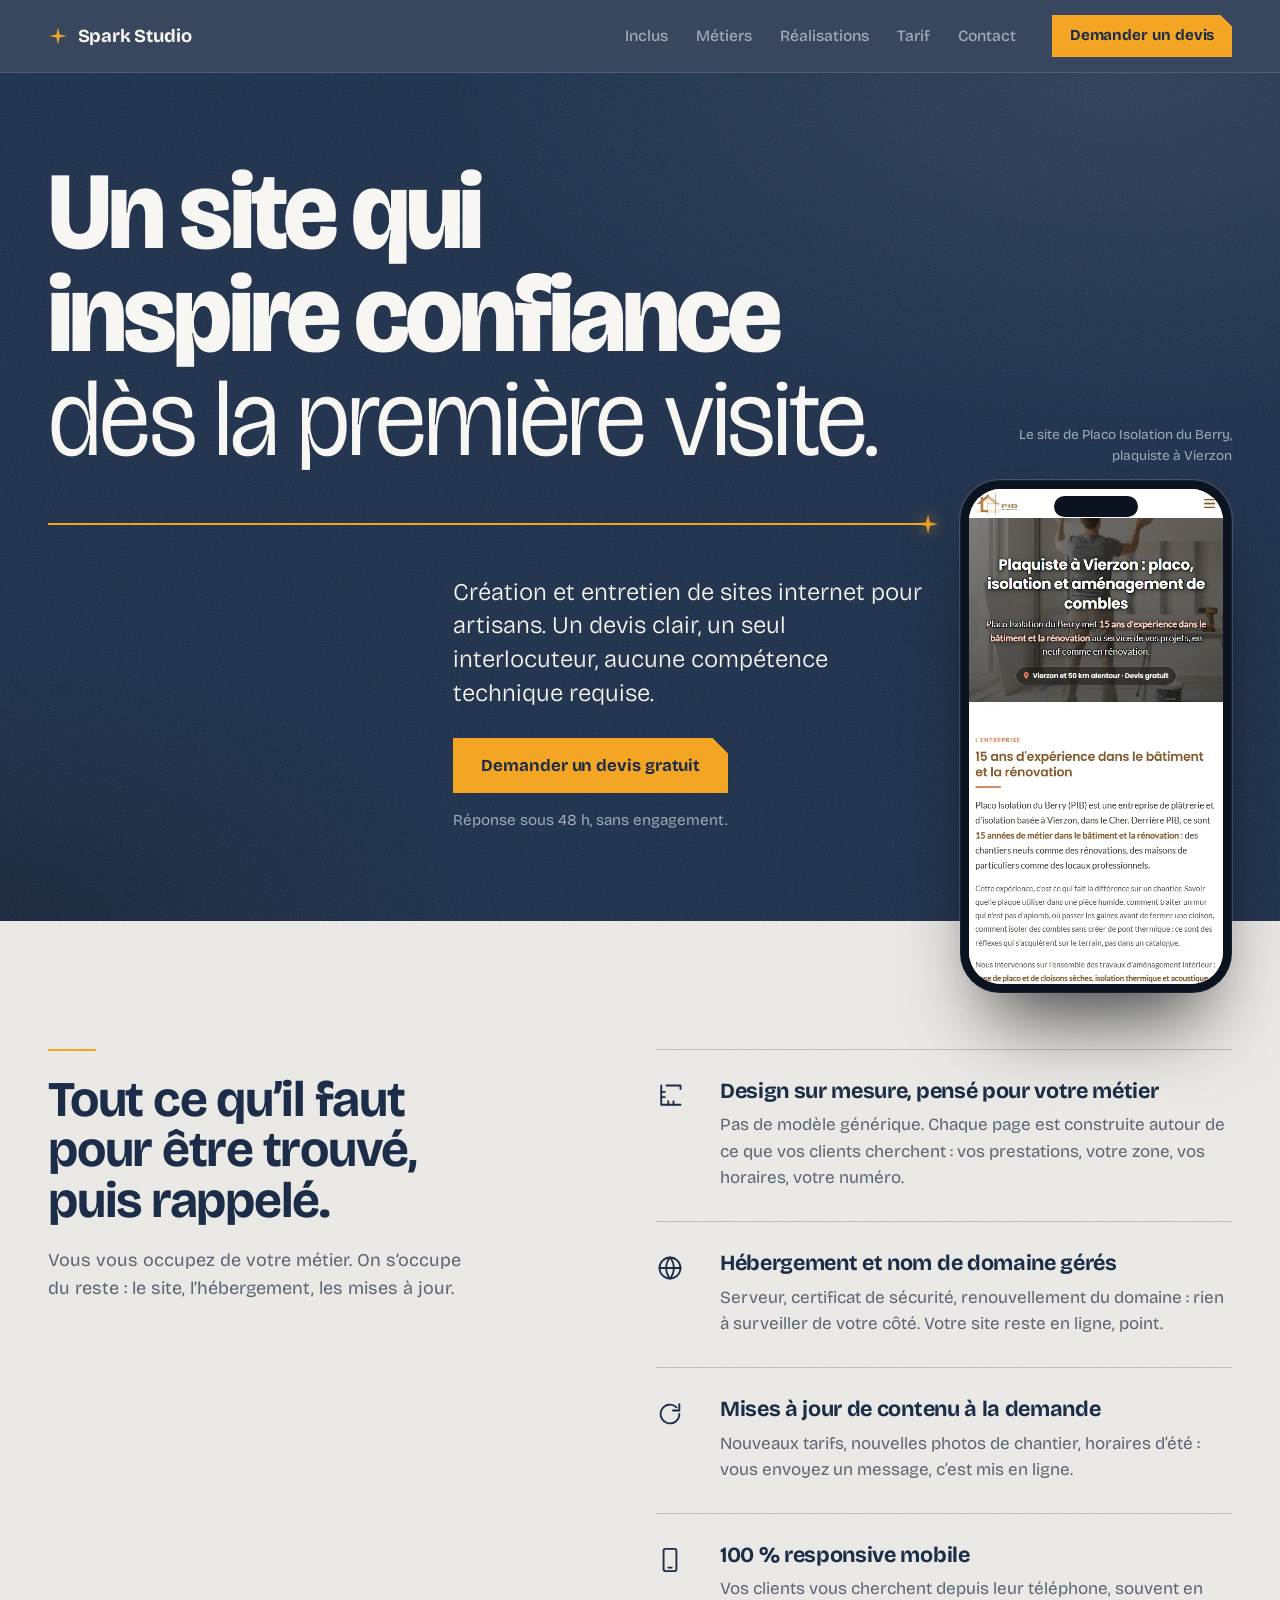
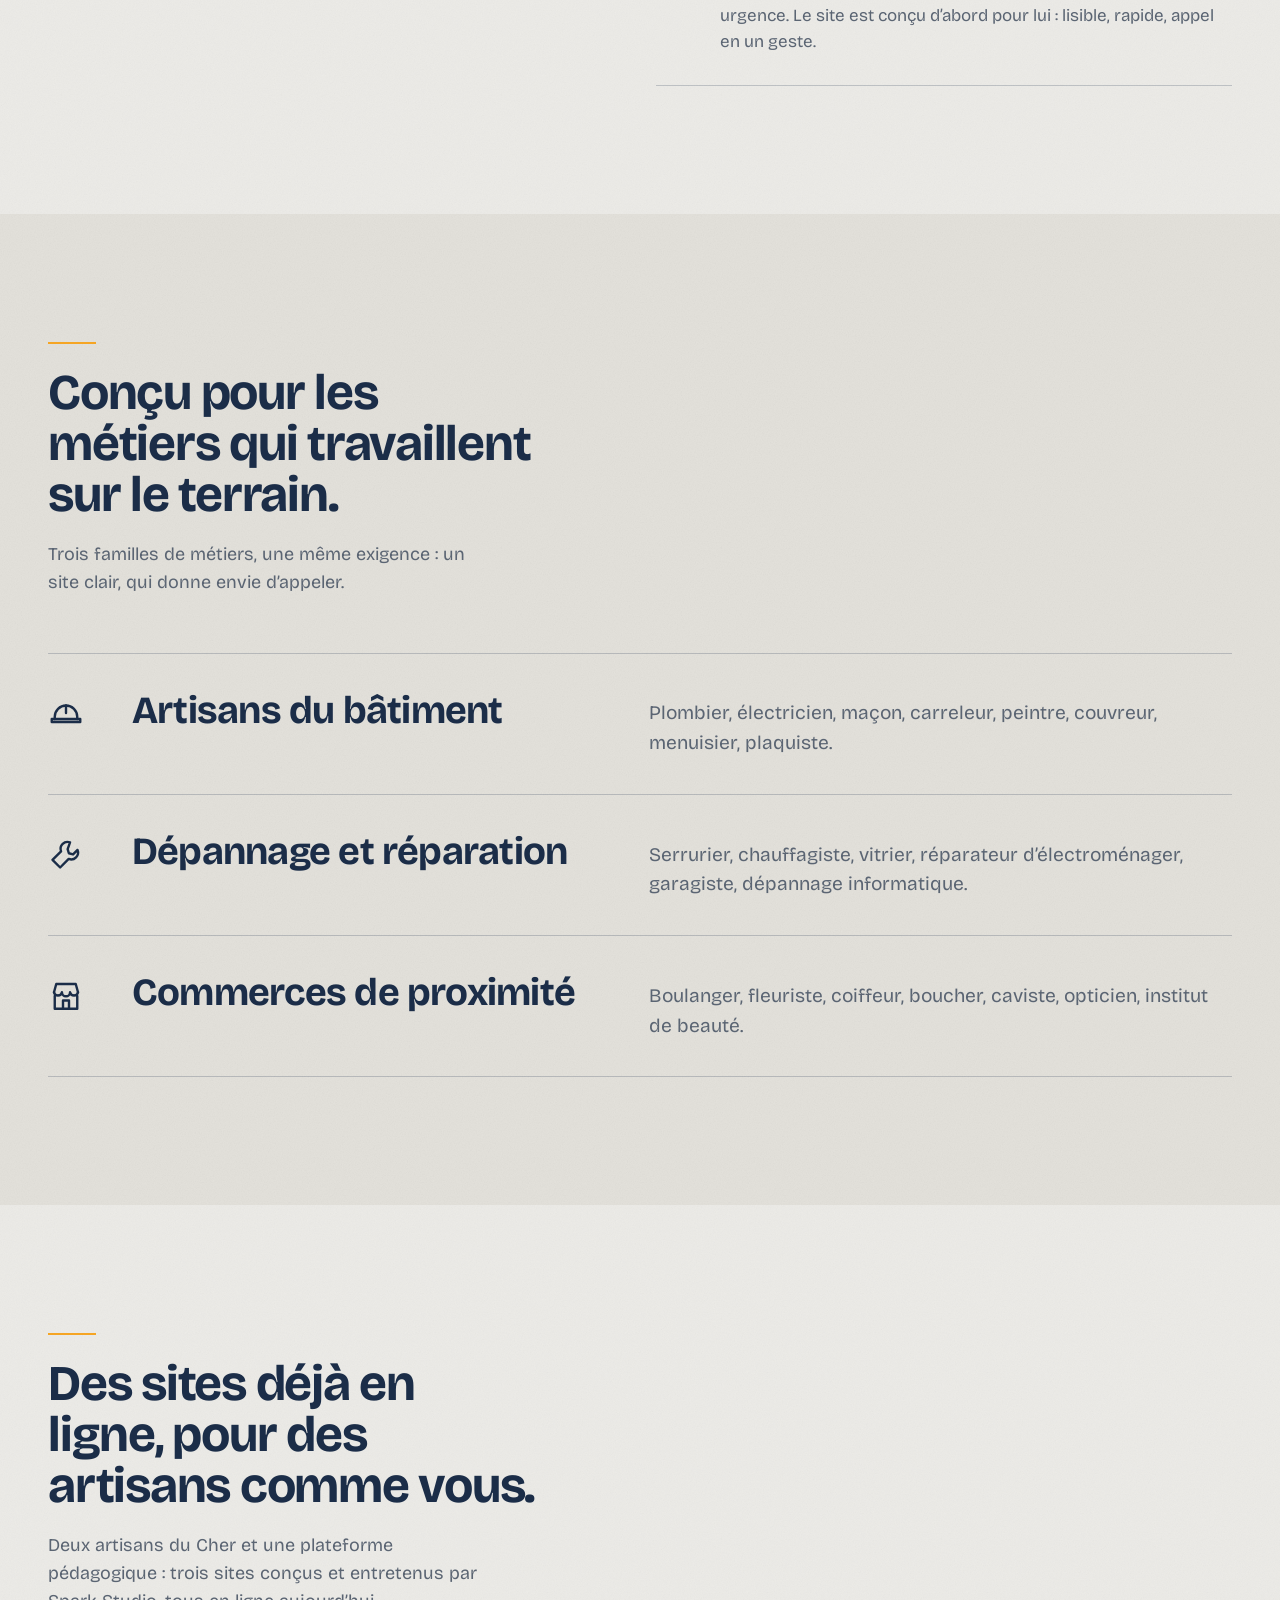
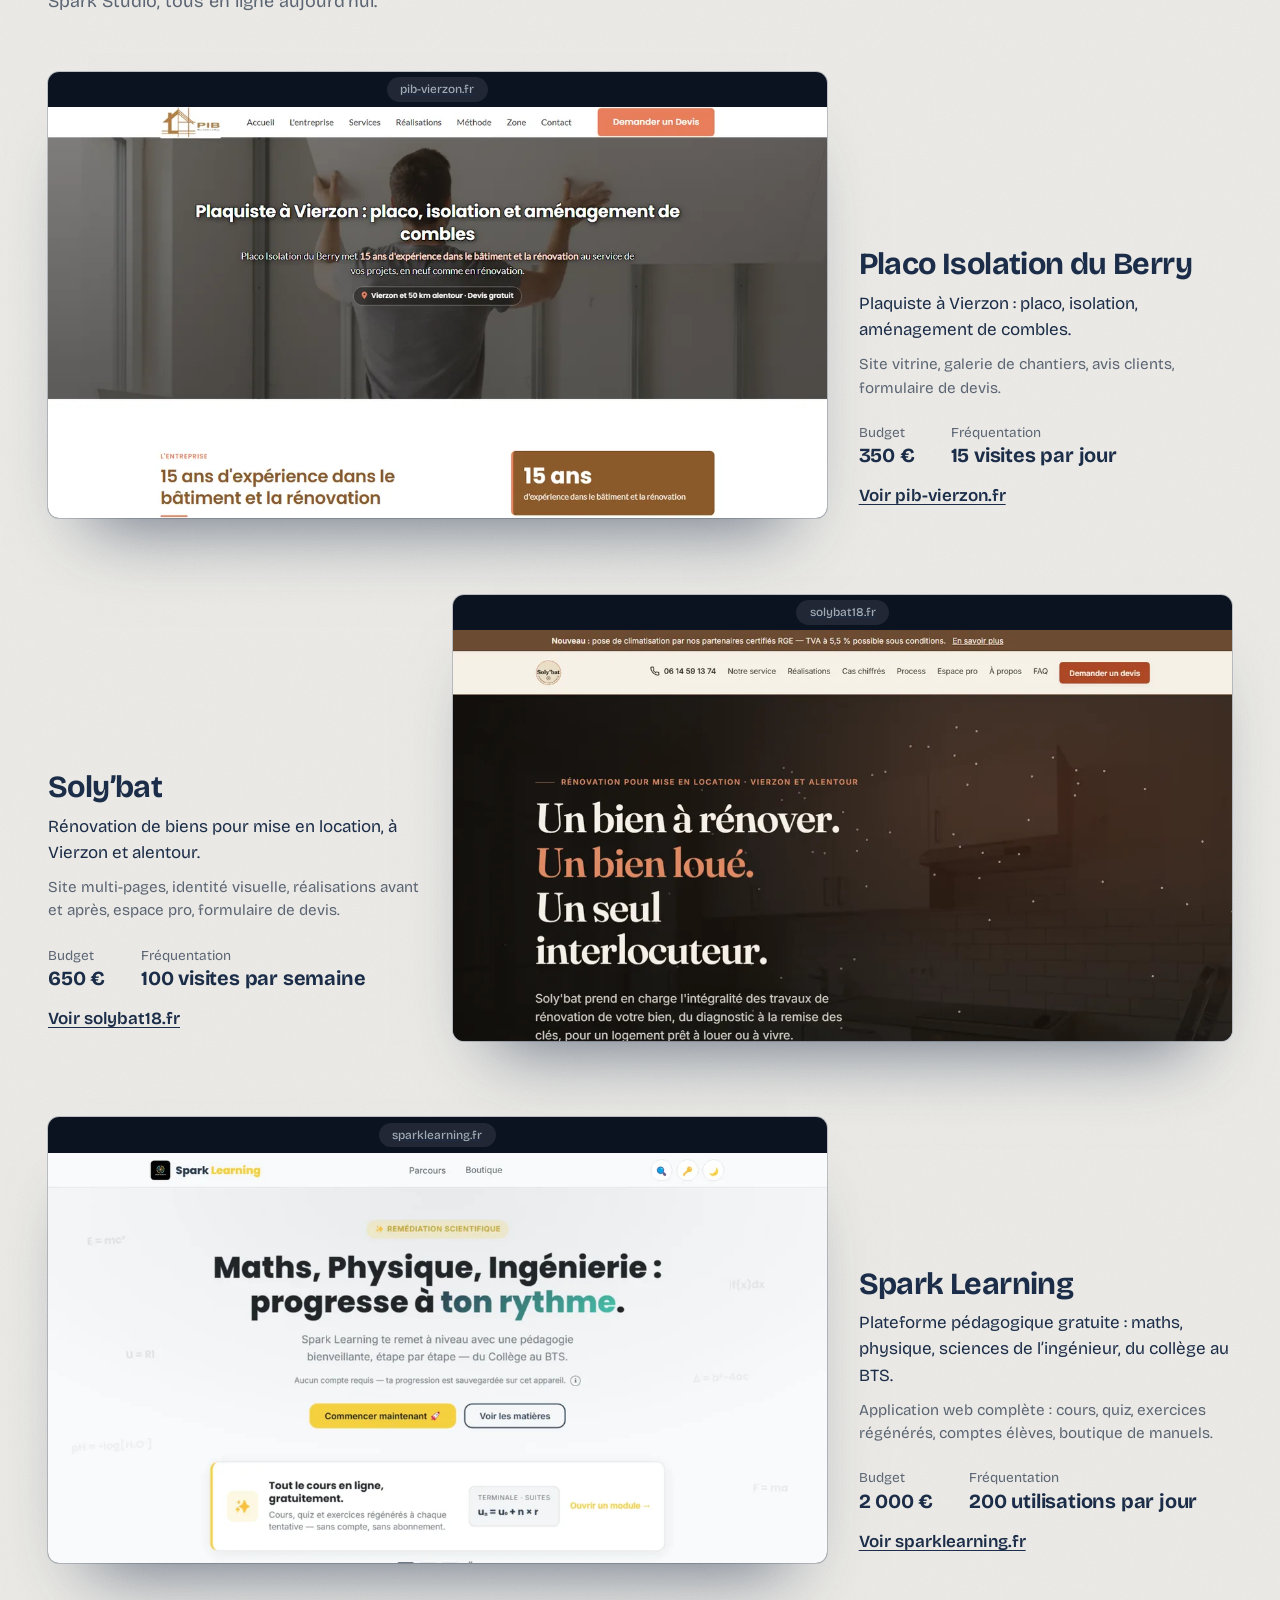
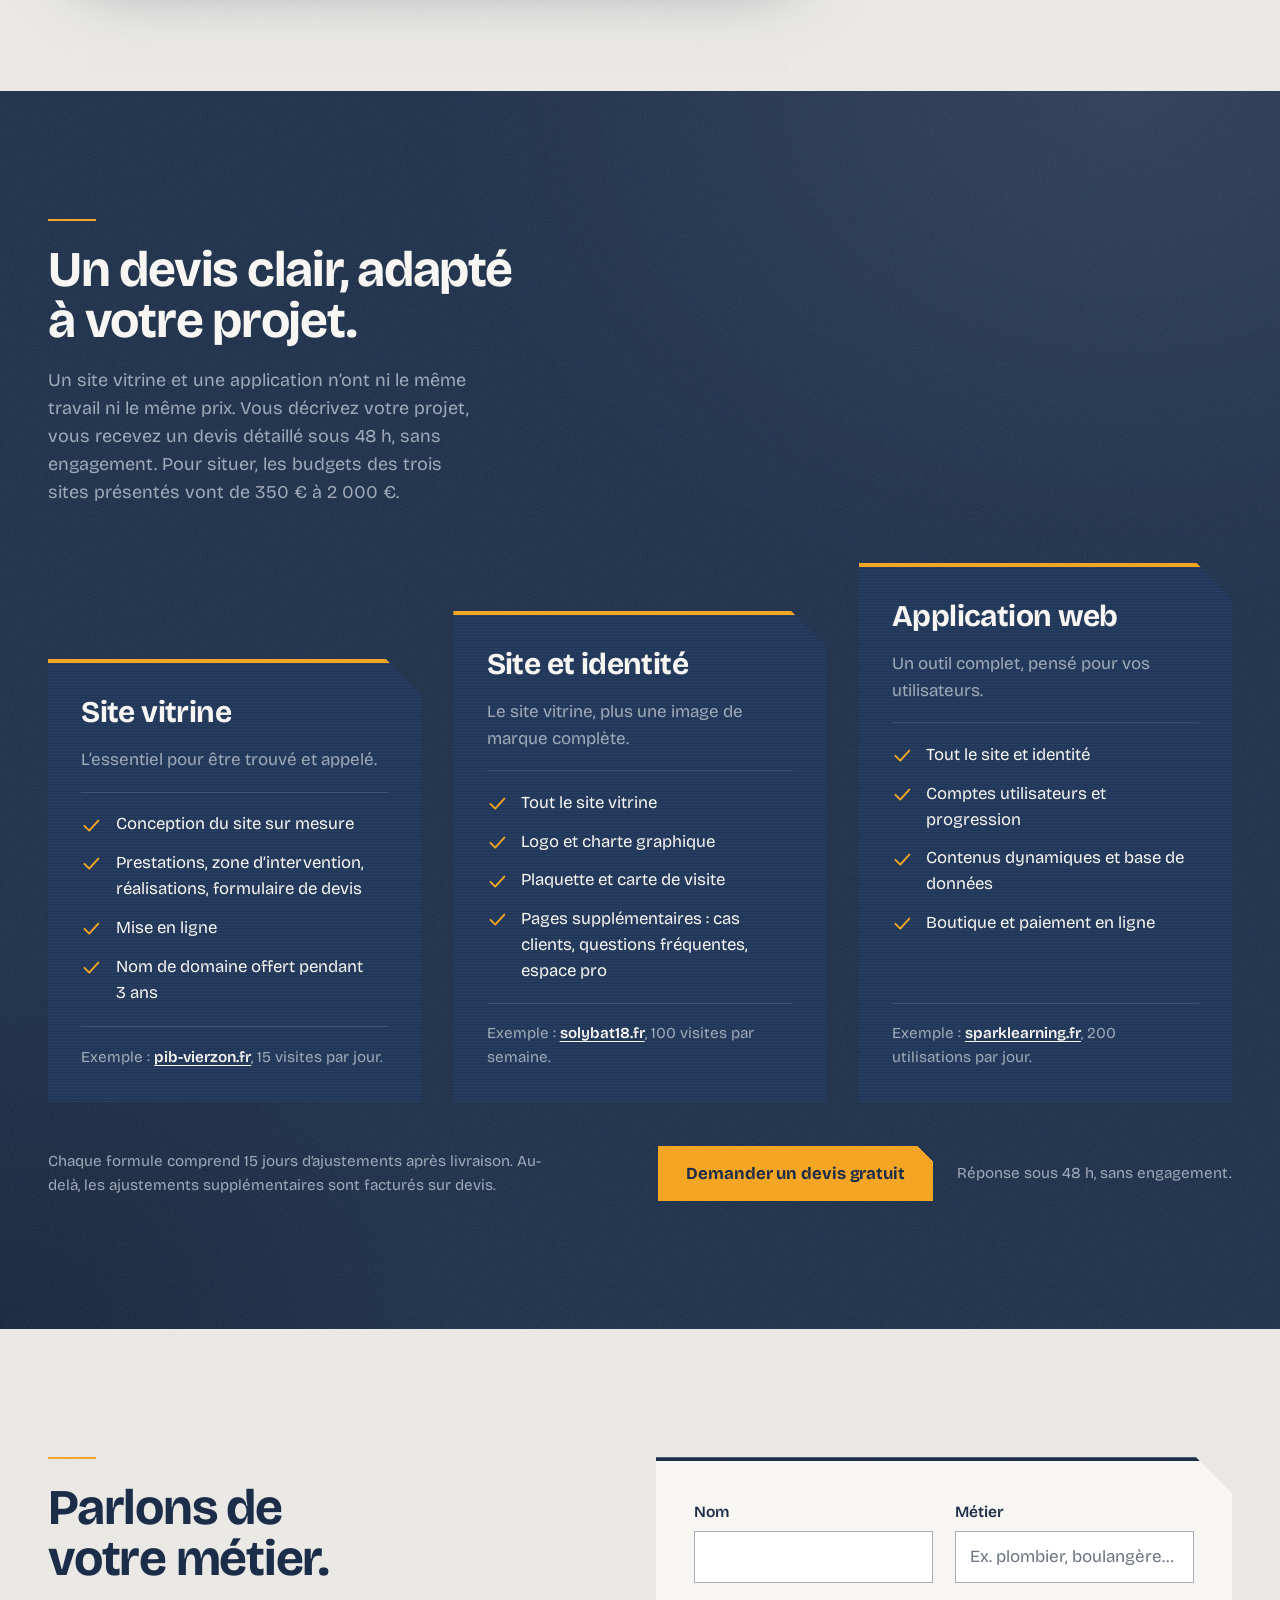
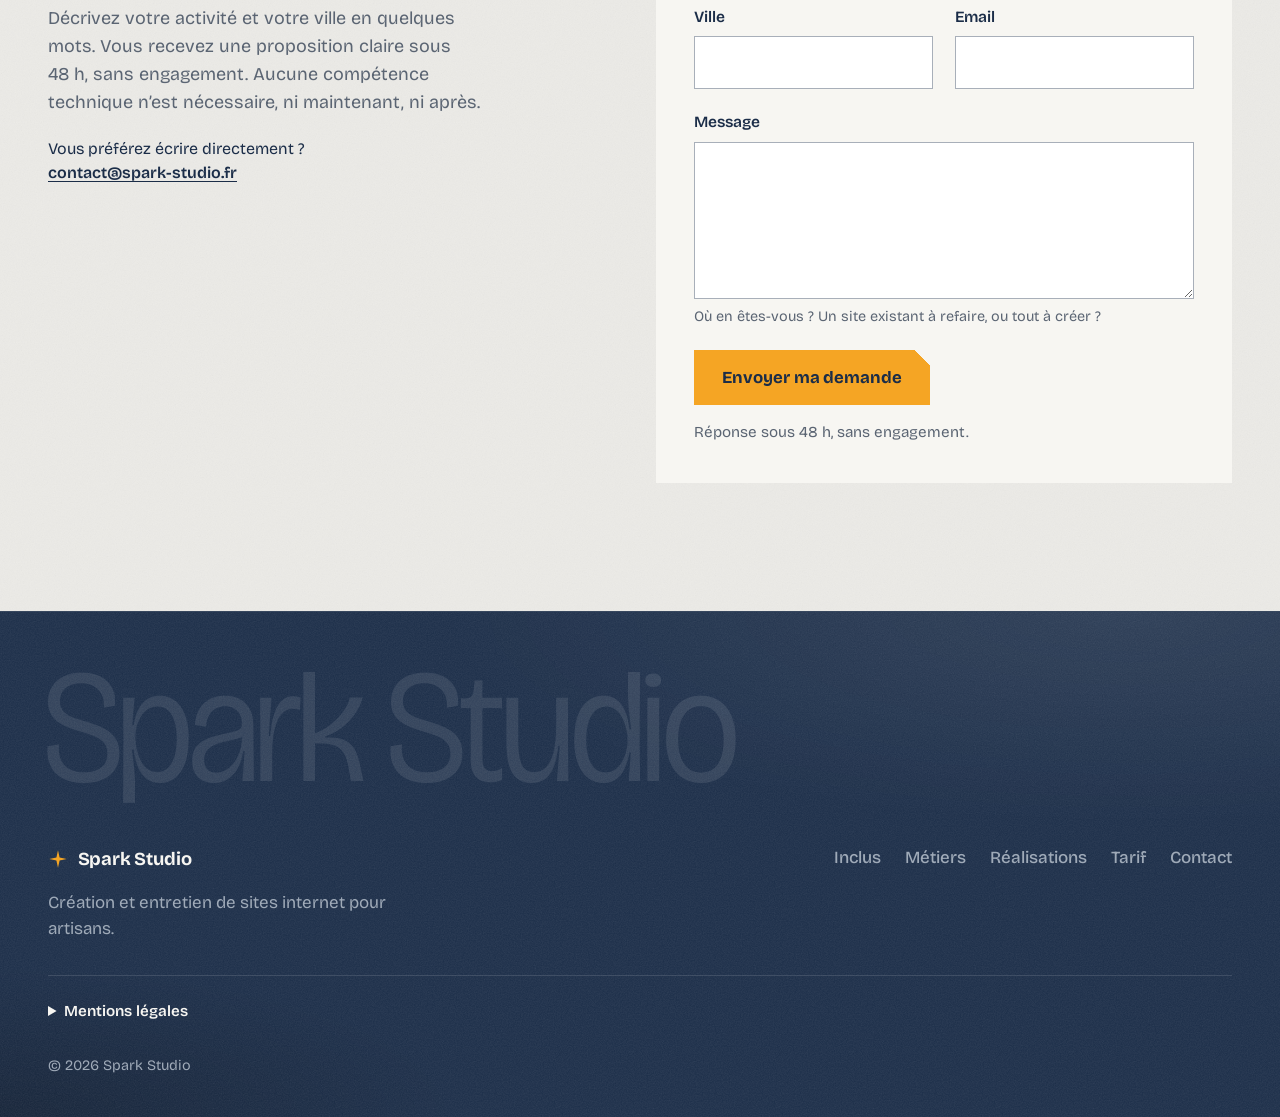
==== index.html @ 3100a04d "Retire la fiche Google Business de la liste des inclus Co-Authored-By: Claude Fable 5.1 <noreply@ant" ====
<!DOCTYPE html>
<html lang="fr">
<head>
  <meta charset="utf-8">
  <meta name="viewport" content="width=device-width, initial-scale=1">
  <title>Spark Studio — Sites internet pour artisans</title>
  <meta name="description" content="Création et entretien de sites internet pour artisans du bâtiment, dépannage et commerces de proximité. Un devis clair sous 48 h, un seul interlocuteur, aucune compétence technique requise.">
  <meta name="theme-color" content="#1B2D48">
  <meta property="og:type" content="website">
  <meta property="og:title" content="Spark Studio — Un site qui inspire confiance dès la première visite">
  <meta property="og:description" content="Création et entretien de sites internet pour artisans. Un devis clair, un seul interlocuteur, aucune compétence technique requise.">
  <meta property="og:locale" content="fr_FR">
  <link rel="icon" href="assets/favicon.svg" type="image/svg+xml">
  <link rel="preload" href="assets/fonts/BricolageGrotesque-latin.woff2" as="font" type="font/woff2" crossorigin>
  <link rel="stylesheet" href="css/style.css">
</head>
<body>
  <a class="skip-link" href="#inclus">Aller au contenu</a>

  <header class="site-header">
    <div class="wrap header-inner">
      <a class="brand" href="#top" aria-label="Spark Studio, retour en haut de page">
        <svg class="brand-mark" viewBox="0 0 24 24" aria-hidden="true" focusable="false">
          <path d="M12 1.5 13.9 10.1 22.5 12 13.9 13.9 12 22.5 10.1 13.9 1.5 12 10.1 10.1Z"/>
        </svg>
        <span class="brand-name">Spark Studio</span>
      </a>

      <button class="nav-toggle" type="button" aria-expanded="false" aria-controls="site-nav">
        <span class="nav-toggle-bar" aria-hidden="true"></span>
        <span class="nav-toggle-label">Menu</span>
      </button>

      <nav class="site-nav" id="site-nav" aria-label="Sections de la page">
        <ul class="nav-list">
          <li><a class="nav-link" href="#inclus">Inclus</a></li>
          <li><a class="nav-link" href="#metiers">Métiers</a></li>
          <li><a class="nav-link" href="#realisations">Réalisations</a></li>
          <li><a class="nav-link" href="#tarif">Tarif</a></li>
          <li><a class="nav-link" href="#contact">Contact</a></li>
        </ul>
        <a class="btn btn-small nav-cta" href="#contact">Demander un devis</a>
      </nav>
    </div>
  </header>

  <main id="top">

    <!-- ===== HERO ===== -->
    <section class="hero is-dark" aria-labelledby="hero-title">
      <div class="wrap hero-inner">
        <h1 class="hero-title" id="hero-title">
          <span class="line"><span class="line-inner">Un site qui</span></span>
          <span class="line"><span class="line-inner">inspire confiance</span></span>
          <span class="line line-light"><span class="line-inner">dès la première visite.</span></span>
        </h1>

        <div class="hero-rule" aria-hidden="true">
          <span class="hero-rule-bar"></span>
          <svg class="spark" viewBox="0 0 24 24" focusable="false">
            <path d="M12 1.5 13.9 10.1 22.5 12 13.9 13.9 12 22.5 10.1 13.9 1.5 12 10.1 10.1Z"/>
          </svg>
        </div>

        <div class="hero-aside">
          <p class="lede">Création et entretien de sites internet pour artisans. Un devis clair, un seul interlocuteur, aucune compétence technique requise.</p>
          <div class="cta-group">
            <a class="btn" href="#contact">Demander un devis gratuit</a>
            <p class="cta-note">Réponse sous 48&nbsp;h, sans engagement.</p>
          </div>
        </div>

        <figure class="hero-phone">
          <figcaption class="phone-caption">Le site de Placo Isolation du Berry, plaquiste à Vierzon</figcaption>
          <div class="phone">
            <div class="phone-screen">
              <img src="assets/realisations/pib-mobile.webp" width="500" height="956" alt="Page d’accueil du site pib-vierzon.fr affichée sur un téléphone" decoding="async">
            </div>
          </div>
        </figure>
      </div>
    </section>

    <!-- ===== INCLUS ===== -->
    <section class="section" id="inclus" aria-labelledby="inclus-title">
      <div class="wrap section-grid">
        <div class="section-head">
          <h2 id="inclus-title">Tout ce qu’il faut pour être trouvé, puis rappelé.</h2>
          <p>Vous vous occupez de votre métier. On s’occupe du reste&nbsp;: le site, l’hébergement, les mises à jour.</p>
        </div>

        <ul class="feature-list section-body">
          <li class="feature">
            <svg class="icon" viewBox="0 0 24 24" aria-hidden="true" focusable="false"><path d="M4.5 3v16.5H21"/><path d="M4.5 8.5h3M4.5 13h3M10.5 19.5v-3M15 19.5v-3"/><path d="M9 3h12v3"/></svg>
            <div>
              <h3>Design sur mesure, pensé pour votre métier</h3>
              <p>Pas de modèle générique. Chaque page est construite autour de ce que vos clients cherchent&nbsp;: vos prestations, votre zone, vos horaires, votre numéro.</p>
            </div>
          </li>
          <li class="feature">
            <svg class="icon" viewBox="0 0 24 24" aria-hidden="true" focusable="false"><circle cx="12" cy="12" r="9"/><path d="M3 12h18"/><path d="M12 3a14 14 0 0 1 0 18M12 3a14 14 0 0 0 0 18"/></svg>
            <div>
              <h3>Hébergement et nom de domaine gérés</h3>
              <p>Serveur, certificat de sécurité, renouvellement du domaine&nbsp;: rien à surveiller de votre côté. Votre site reste en ligne, point.</p>
            </div>
          </li>
          <li class="feature">
            <svg class="icon" viewBox="0 0 24 24" aria-hidden="true" focusable="false"><path d="M20 12a8 8 0 1 1-2.4-5.7"/><path d="M20 3.5V9h-5.5"/></svg>
            <div>
              <h3>Mises à jour de contenu à la demande</h3>
              <p>Nouveaux tarifs, nouvelles photos de chantier, horaires d’été&nbsp;: vous envoyez un message, c’est mis en ligne.</p>
            </div>
          </li>
          <li class="feature">
            <svg class="icon" viewBox="0 0 24 24" aria-hidden="true" focusable="false"><rect x="6.5" y="2.5" width="11" height="19" rx="1.5"/><path d="M10.5 18.5h3"/></svg>
            <div>
              <h3>100&nbsp;% responsive mobile</h3>
              <p>Vos clients vous cherchent depuis leur téléphone, souvent en urgence. Le site est conçu d’abord pour lui&nbsp;: lisible, rapide, appel en un geste.</p>
            </div>
          </li>
        </ul>
      </div>
    </section>

    <!-- ===== MÉTIERS ===== -->
    <section class="section section-table section-tint" id="metiers" aria-labelledby="metiers-title">
      <div class="wrap section-grid">
        <div class="section-head">
          <h2 id="metiers-title">Conçu pour les métiers qui travaillent sur le terrain.</h2>
          <p>Trois familles de métiers, une même exigence&nbsp;: un site clair, qui donne envie d’appeler.</p>
        </div>

        <ul class="trade-list section-body">
          <li class="trade">
            <svg class="icon" viewBox="0 0 24 24" aria-hidden="true" focusable="false"><path d="M4.5 16v-1.5a7.5 7.5 0 0 1 15 0V16"/><path d="M2.5 16h19v2h-19z"/><path d="M12 7v5"/></svg>
            <h3>Artisans du bâtiment</h3>
            <p>Plombier, électricien, maçon, carreleur, peintre, couvreur, menuisier, plaquiste.</p>
          </li>
          <li class="trade">
            <svg class="icon" viewBox="0 0 24 24" aria-hidden="true" focusable="false"><path d="M14.7 4.3a4.6 4.6 0 0 0-6 5.9L3 15.9 8.1 21l5.7-5.7a4.6 4.6 0 0 0 5.9-6l-3 3-2.8-.8-.8-2.8Z"/></svg>
            <h3>Dépannage et réparation</h3>
            <p>Serrurier, chauffagiste, vitrier, réparateur d’électroménager, garagiste, dépannage informatique.</p>
          </li>
          <li class="trade">
            <svg class="icon" viewBox="0 0 24 24" aria-hidden="true" focusable="false"><path d="M4 9.5 5.5 4h13L20 9.5"/><path d="M4.5 12v8.5h15V12"/><path d="M4 9.5a2.7 2.7 0 0 0 5.3 0 2.7 2.7 0 0 0 5.4 0 2.7 2.7 0 0 0 5.3 0"/><path d="M10 20.5v-5.5h4v5.5"/></svg>
            <h3>Commerces de proximité</h3>
            <p>Boulanger, fleuriste, coiffeur, boucher, caviste, opticien, institut de beauté.</p>
          </li>
        </ul>
      </div>
    </section>

    <!-- ===== RÉALISATIONS ===== -->
    <section class="section section-table" id="realisations" aria-labelledby="realisations-title">
      <div class="wrap section-grid">
        <div class="section-head">
          <h2 id="realisations-title">Des sites déjà en ligne, pour des artisans comme vous.</h2>
          <p>Deux artisans du Cher et une plateforme pédagogique&nbsp;: trois sites conçus et entretenus par Spark Studio, tous en ligne aujourd’hui.</p>
        </div>

        <ul class="work-list section-body">
          <li class="work">
            <a class="browser" href="https://pib-vierzon.fr" target="_blank" rel="noopener">
              <span class="browser-bar" aria-hidden="true"><span class="browser-url">pib-vierzon.fr</span></span>
              <img src="assets/realisations/pib-desktop.webp" width="1200" height="633" alt="Page d’accueil du site de Placo Isolation du Berry" loading="lazy" decoding="async">
            </a>
            <div class="work-text">
              <h3>Placo Isolation du Berry</h3>
              <p class="work-trade">Plaquiste à Vierzon&nbsp;: placo, isolation, aménagement de combles.</p>
              <p class="work-scope">Site vitrine, galerie de chantiers, avis clients, formulaire de devis.</p>
              <dl class="work-facts">
                <div><dt>Budget</dt><dd>350&nbsp;€</dd></div>
                <div><dt>Fréquentation</dt><dd>15 visites par jour</dd></div>
              </dl>
              <a class="work-link" href="https://pib-vierzon.fr" target="_blank" rel="noopener">Voir pib-vierzon.fr</a>
            </div>
          </li>
          <li class="work work-flip">
            <a class="browser" href="https://www.solybat18.fr" target="_blank" rel="noopener">
              <span class="browser-bar" aria-hidden="true"><span class="browser-url">solybat18.fr</span></span>
              <img src="assets/realisations/solybat-desktop.webp" width="1200" height="633" alt="Page d’accueil du site de Soly’bat" loading="lazy" decoding="async">
            </a>
            <div class="work-text">
              <h3>Soly’bat</h3>
              <p class="work-trade">Rénovation de biens pour mise en location, à Vierzon et alentour.</p>
              <p class="work-scope">Site multi-pages, identité visuelle, réalisations avant et après, espace pro, formulaire de devis.</p>
              <dl class="work-facts">
                <div><dt>Budget</dt><dd>650&nbsp;€</dd></div>
                <div><dt>Fréquentation</dt><dd>100 visites par semaine</dd></div>
              </dl>
              <a class="work-link" href="https://www.solybat18.fr" target="_blank" rel="noopener">Voir solybat18.fr</a>
            </div>
          </li>
          <li class="work">
            <a class="browser" href="https://sparklearning.fr" target="_blank" rel="noopener">
              <span class="browser-bar" aria-hidden="true"><span class="browser-url">sparklearning.fr</span></span>
              <img src="assets/realisations/sparklearning-desktop.webp" width="1200" height="633" alt="Page d’accueil de Spark Learning" loading="lazy" decoding="async">
            </a>
            <div class="work-text">
              <h3>Spark Learning</h3>
              <p class="work-trade">Plateforme pédagogique gratuite&nbsp;: maths, physique, sciences de l’ingénieur, du collège au BTS.</p>
              <p class="work-scope">Application web complète&nbsp;: cours, quiz, exercices régénérés, comptes élèves, boutique de manuels.</p>
              <dl class="work-facts">
                <div><dt>Budget</dt><dd>2&nbsp;000&nbsp;€</dd></div>
                <div><dt>Fréquentation</dt><dd>200 utilisations par jour</dd></div>
              </dl>
              <a class="work-link" href="https://sparklearning.fr" target="_blank" rel="noopener">Voir sparklearning.fr</a>
            </div>
          </li>
        </ul>
      </div>
    </section>

    <!-- ===== TARIF ===== -->
    <section class="section section-table is-dark" id="tarif" aria-labelledby="tarif-title">
      <div class="wrap section-grid">
        <div class="section-head">
          <h2 id="tarif-title">Un devis clair, adapté à votre projet.</h2>
          <p>Un site vitrine et une application n’ont ni le même travail ni le même prix. Vous décrivez votre projet, vous recevez un devis détaillé sous 48&nbsp;h, sans engagement. Pour situer, les budgets des trois sites présentés vont de 350&nbsp;€ à 2&nbsp;000&nbsp;€.</p>
        </div>

        <div class="section-body">
          <ul class="tier-list">
            <li class="tier">
              <p class="tier-name">Site vitrine</p>
              <p class="tier-desc">L’essentiel pour être trouvé et appelé.</p>
              <ul class="price-list">
                <li><svg class="check" viewBox="0 0 24 24" aria-hidden="true" focusable="false"><path d="M4 12.5 9.5 18 20 6.5"/></svg><span>Conception du site sur mesure</span></li>
                <li><svg class="check" viewBox="0 0 24 24" aria-hidden="true" focusable="false"><path d="M4 12.5 9.5 18 20 6.5"/></svg><span>Prestations, zone d’intervention, réalisations, formulaire de devis</span></li>
                <li><svg class="check" viewBox="0 0 24 24" aria-hidden="true" focusable="false"><path d="M4 12.5 9.5 18 20 6.5"/></svg><span>Mise en ligne</span></li>
                <li><svg class="check" viewBox="0 0 24 24" aria-hidden="true" focusable="false"><path d="M4 12.5 9.5 18 20 6.5"/></svg><span>Nom de domaine offert pendant 3&nbsp;ans</span></li>
              </ul>
              <p class="tier-ref">Exemple&nbsp;: <a href="https://pib-vierzon.fr" target="_blank" rel="noopener">pib-vierzon.fr</a>, 15 visites par jour.</p>
            </li>

            <li class="tier">
              <p class="tier-name">Site et identité</p>
              <p class="tier-desc">Le site vitrine, plus une image de marque complète.</p>
              <ul class="price-list">
                <li><svg class="check" viewBox="0 0 24 24" aria-hidden="true" focusable="false"><path d="M4 12.5 9.5 18 20 6.5"/></svg><span>Tout le site vitrine</span></li>
                <li><svg class="check" viewBox="0 0 24 24" aria-hidden="true" focusable="false"><path d="M4 12.5 9.5 18 20 6.5"/></svg><span>Logo et charte graphique</span></li>
                <li><svg class="check" viewBox="0 0 24 24" aria-hidden="true" focusable="false"><path d="M4 12.5 9.5 18 20 6.5"/></svg><span>Plaquette et carte de visite</span></li>
                <li><svg class="check" viewBox="0 0 24 24" aria-hidden="true" focusable="false"><path d="M4 12.5 9.5 18 20 6.5"/></svg><span>Pages supplémentaires&nbsp;: cas clients, questions fréquentes, espace pro</span></li>
              </ul>
              <p class="tier-ref">Exemple&nbsp;: <a href="https://www.solybat18.fr" target="_blank" rel="noopener">solybat18.fr</a>, 100 visites par semaine.</p>
            </li>

            <li class="tier">
              <p class="tier-name">Application web</p>
              <p class="tier-desc">Un outil complet, pensé pour vos utilisateurs.</p>
              <ul class="price-list">
                <li><svg class="check" viewBox="0 0 24 24" aria-hidden="true" focusable="false"><path d="M4 12.5 9.5 18 20 6.5"/></svg><span>Tout le site et identité</span></li>
                <li><svg class="check" viewBox="0 0 24 24" aria-hidden="true" focusable="false"><path d="M4 12.5 9.5 18 20 6.5"/></svg><span>Comptes utilisateurs et progression</span></li>
                <li><svg class="check" viewBox="0 0 24 24" aria-hidden="true" focusable="false"><path d="M4 12.5 9.5 18 20 6.5"/></svg><span>Contenus dynamiques et base de données</span></li>
                <li><svg class="check" viewBox="0 0 24 24" aria-hidden="true" focusable="false"><path d="M4 12.5 9.5 18 20 6.5"/></svg><span>Boutique et paiement en ligne</span></li>
              </ul>
              <p class="tier-ref">Exemple&nbsp;: <a href="https://sparklearning.fr" target="_blank" rel="noopener">sparklearning.fr</a>, 200 utilisations par jour.</p>
            </li>
          </ul>

          <div class="tier-foot">
            <p class="price-note">Chaque formule comprend 15&nbsp;jours d’ajustements après livraison. Au-delà, les ajustements supplémentaires sont facturés sur devis.</p>
            <div class="cta-group">
              <a class="btn" href="#contact">Demander un devis gratuit</a>
              <p class="cta-note">Réponse sous 48&nbsp;h, sans engagement.</p>
            </div>
          </div>
        </div>
      </div>
    </section>

    <!-- ===== CONTACT ===== -->
    <section class="section" id="contact" aria-labelledby="contact-title">
      <div class="wrap section-grid">
        <div class="section-head">
          <h2 id="contact-title">Parlons de votre métier.</h2>
          <p>Décrivez votre activité et votre ville en quelques mots. Vous recevez une proposition claire sous 48&nbsp;h, sans engagement. Aucune compétence technique n’est nécessaire, ni maintenant, ni après.</p>
          <p class="contact-alt">Vous préférez écrire directement&nbsp;? <a href="mailto:contact@spark-studio.fr">contact@spark-studio.fr</a></p>
        </div>

        <form class="contact-form section-body" id="contact-form" action="mailto:contact@spark-studio.fr" method="post" enctype="text/plain" novalidate>
          <div class="field-row">
            <div class="field">
              <label for="f-nom">Nom</label>
              <input id="f-nom" name="Nom" type="text" autocomplete="name" required aria-describedby="e-nom">
              <p class="field-error" id="e-nom"></p>
            </div>
            <div class="field">
              <label for="f-metier">Métier</label>
              <input id="f-metier" name="Métier" type="text" autocomplete="organization-title" placeholder="Ex. plombier, boulangère…" required aria-describedby="e-metier">
              <p class="field-error" id="e-metier"></p>
            </div>
          </div>
          <div class="field-row">
            <div class="field">
              <label for="f-ville">Ville</label>
              <input id="f-ville" name="Ville" type="text" autocomplete="address-level2" required aria-describedby="e-ville">
              <p class="field-error" id="e-ville"></p>
            </div>
            <div class="field">
              <label for="f-email">Email</label>
              <input id="f-email" name="Email" type="email" autocomplete="email" inputmode="email" required aria-describedby="e-email">
              <p class="field-error" id="e-email"></p>
            </div>
          </div>
          <div class="field">
            <label for="f-message">Message</label>
            <textarea id="f-message" name="Message" rows="5" required aria-describedby="h-message e-message"></textarea>
            <p class="field-hint" id="h-message">Où en êtes-vous&nbsp;? Un site existant à refaire, ou tout à créer&nbsp;?</p>
            <p class="field-error" id="e-message"></p>
          </div>

          <div class="cta-group">
            <button class="btn" type="submit">Envoyer ma demande</button>
            <p class="cta-note">Réponse sous 48&nbsp;h, sans engagement.</p>
          </div>

          <p class="form-status" id="form-status" role="status" aria-live="polite"></p>
        </form>
      </div>
    </section>

  </main>

  <footer class="site-footer is-dark">
    <div class="wrap footer-inner">
      <p class="footer-mark" aria-hidden="true">Spark Studio</p>
      <div class="footer-brand">
        <a class="brand" href="#top">
          <svg class="brand-mark" viewBox="0 0 24 24" aria-hidden="true" focusable="false">
            <path d="M12 1.5 13.9 10.1 22.5 12 13.9 13.9 12 22.5 10.1 13.9 1.5 12 10.1 10.1Z"/>
          </svg>
          <span class="brand-name">Spark Studio</span>
        </a>
        <p>Création et entretien de sites internet pour artisans.</p>
      </div>

      <nav class="footer-nav" aria-label="Pied de page">
        <ul>
          <li><a href="#inclus">Inclus</a></li>
          <li><a href="#metiers">Métiers</a></li>
          <li><a href="#realisations">Réalisations</a></li>
          <li><a href="#tarif">Tarif</a></li>
          <li><a href="#contact">Contact</a></li>
        </ul>
      </nav>

      <details class="legal">
        <summary>Mentions légales</summary>
        <div class="legal-body">
          <p><strong>Éditeur du site</strong><br>Spark Studio, [forme juridique], [adresse complète].<br>SIRET [numéro]. Directeur de la publication&nbsp;: [nom].<br>Contact&nbsp;: <a href="mailto:contact@spark-studio.fr">contact@spark-studio.fr</a></p>
          <p><strong>Hébergement</strong><br>GitHub, Inc., 88 Colin P. Kelly Jr. Street, San Francisco, CA 94107, États-Unis.</p>
          <p><strong>Données personnelles</strong><br>Le formulaire de contact ouvre votre messagerie&nbsp;: aucune donnée n’est stockée sur ce site. Les informations transmises par email servent uniquement à répondre à votre demande.</p>
        </div>
      </details>

      <p class="footer-copy">© 2026 Spark Studio</p>
    </div>
  </footer>

  <script src="js/main.js"></script>
</body>
</html>
---- css/style.css ----
/* ==========================================================================
   Spark Studio — feuille de style
   Ordre : polices → tokens → base → en-tête → boutons → hero (+ maquette) →
   sections → composants → pied de page → animation d'arrivée → responsive
   ========================================================================== */

/* ---------- Police auto-hébergée (Bricolage Grotesque, variable) ---------- */
@font-face {
  font-family: "Bricolage Grotesque";
  font-style: normal;
  font-weight: 200 800;
  font-stretch: 75% 100%;
  font-display: swap;
  src: url("../assets/fonts/BricolageGrotesque-latin.woff2") format("woff2");
  unicode-range: U+0000-00FF, U+0131, U+0152-0153, U+02BB-02BC, U+02C6, U+02DA, U+02DC, U+0304, U+0308, U+0329, U+2000-206F, U+20AC, U+2122, U+2191, U+2193, U+2212, U+2215, U+FEFF, U+FFFD;
}
@font-face {
  font-family: "Bricolage Grotesque";
  font-style: normal;
  font-weight: 200 800;
  font-stretch: 75% 100%;
  font-display: swap;
  src: url("../assets/fonts/BricolageGrotesque-latin-ext.woff2") format("woff2");
  unicode-range: U+0100-02BA, U+02BD-02C5, U+02C7-02CC, U+02CE-02D7, U+02DD-02FF, U+0304, U+0308, U+0329, U+1D00-1DBF, U+1E00-1E9F, U+1EF2-1EFF, U+2020, U+20A0-20AB, U+20AD-20C0, U+2113, U+2C60-2C7F, U+A720-A7FF;
}

/* ---------- Tokens ---------- */
:root {
  /* Bleu de travail, plâtre, acier, étincelle */
  --bleu: #1B2D48;
  --bleu-2: #22385A;
  --platre: #ECEBE7;
  --platre-2: #E3E1DB;
  --blanc: #F7F6F2;
  --acier: #9FAAB8;
  --acier-2: #5B6573;
  --ambre: #F5A524;
  --ambre-2: #FFBE4F;
  --erreur: #B42318;

  --rule-dark: rgba(27, 45, 72, 0.22);
  --rule-light: rgba(255, 255, 255, 0.12);

  --font: "Bricolage Grotesque", "Segoe UI", system-ui, -apple-system, sans-serif;
  --wrap: 80rem;
  --gutter: clamp(1rem, 4vw, 3rem);
  --col-gap: clamp(1rem, 2.5vw, 2.5rem);
  --header-h: 4.5rem;
  --section-pad: clamp(4.5rem, 10vw, 8.5rem);
  --cut: 2.25rem;
  --ease-out: cubic-bezier(0.2, 0.7, 0.2, 1);
  --ease-travel: cubic-bezier(0.65, 0, 0.35, 1);

  --noise: url("data:image/svg+xml,%3Csvg xmlns='http://www.w3.org/2000/svg' width='220' height='220'%3E%3Cfilter id='n'%3E%3CfeTurbulence type='fractalNoise' baseFrequency='0.85' numOctaves='3' stitchTiles='stitch'/%3E%3CfeColorMatrix type='saturate' values='0'/%3E%3C/filter%3E%3Crect width='100%25' height='100%25' filter='url(%23n)'/%3E%3C/svg%3E");
}

@property --btn-bg {
  syntax: "<color>";
  inherits: false;
  initial-value: #F5A524;
}

/* ---------- Base ---------- */
*, *::before, *::after { box-sizing: border-box; }

html {
  scroll-behavior: smooth;
  scroll-padding-top: calc(var(--header-h) + 1rem);
  -webkit-text-size-adjust: 100%;
}

body {
  margin: 0;
  font-family: var(--font);
  font-size: 1.0625rem;
  line-height: 1.55;
  color: var(--bleu);
  background: var(--platre);
  font-optical-sizing: auto;
  -webkit-font-smoothing: antialiased;
  text-rendering: optimizeLegibility;
  overflow-x: clip;
}

h1, h2, h3, p, ul, dl, dd, figure { margin: 0; }
ul { padding: 0; list-style: none; }
a { color: inherit; }
svg { display: block; }

:focus-visible {
  outline: 2px solid var(--ambre);
  outline-offset: 3px;
}

::selection { background: var(--ambre); color: var(--bleu); }

.wrap {
  width: min(100% - 2 * var(--gutter), var(--wrap));
  margin-inline: auto;
}

.skip-link {
  position: absolute;
  top: 0;
  left: 0;
  z-index: 100;
  padding: 0.75rem 1rem;
  background: var(--ambre);
  color: var(--bleu);
  font-weight: 600;
  text-decoration: none;
  transform: translateY(-120%);
}
.skip-link:focus { transform: none; }

/* Surfaces : grain de matière sur toutes les grandes zones, reflet sur les bleus */
.hero, .section, .site-footer {
  position: relative;
  isolation: isolate;
}
.hero::before, .section::before, .site-footer::before {
  content: "";
  position: absolute;
  inset: 0;
  z-index: -1;
  background-image: var(--noise);
  background-size: 220px 220px;
  opacity: 0.08;
  mix-blend-mode: multiply;
  pointer-events: none;
}
.is-dark {
  background: var(--bleu);
  color: var(--blanc);
}
.is-dark::before {
  opacity: 0.11;
  mix-blend-mode: screen;
}
.is-dark::after {
  content: "";
  position: absolute;
  inset: 0;
  z-index: -2;
  background:
    radial-gradient(90% 70% at 88% 0%, rgba(255, 255, 255, 0.075), transparent 60%),
    radial-gradient(60% 50% at 0% 100%, rgba(0, 0, 0, 0.22), transparent 60%);
  pointer-events: none;
}
.section-tint { background: var(--platre-2); }

/* ---------- En-tête ---------- */
.site-header {
  position: sticky;
  top: 0;
  z-index: 50;
  background: rgba(27, 45, 72, 0.86);
  -webkit-backdrop-filter: blur(14px);
  backdrop-filter: blur(14px);
  color: var(--blanc);
  border-bottom: 1px solid var(--rule-light);
}
.header-inner {
  display: flex;
  align-items: center;
  justify-content: space-between;
  gap: 1.5rem;
  min-height: var(--header-h);
}
.brand {
  display: inline-flex;
  align-items: center;
  gap: 0.6rem;
  font-weight: 700;
  font-size: 1.15rem;
  letter-spacing: -0.01em;
  text-decoration: none;
}
.brand-mark {
  width: 1.25rem;
  height: 1.25rem;
  fill: var(--ambre);
}
.site-nav {
  display: flex;
  align-items: center;
  gap: 2.25rem;
}
.nav-list {
  display: flex;
  gap: 1.75rem;
}
.nav-link {
  position: relative;
  display: inline-block;
  padding: 0.5rem 0;
  font-size: 0.975rem;
  font-weight: 500;
  color: var(--acier);
  text-decoration: none;
  transition: color 0.15s;
}
.nav-link:hover,
.nav-link[aria-current="true"] { color: var(--blanc); }
.nav-link[aria-current="true"]::after {
  content: "";
  position: absolute;
  left: 0;
  right: 0;
  bottom: 0;
  height: 2px;
  background: var(--ambre);
}

.nav-toggle {
  display: none;
  align-items: center;
  gap: 0.65rem;
  min-height: 2.75rem;
  padding: 0.5rem 0.85rem;
  font: inherit;
  font-weight: 600;
  color: var(--blanc);
  background: none;
  border: 1px solid rgba(255, 255, 255, 0.28);
  cursor: pointer;
}
.nav-toggle-bar {
  position: relative;
  width: 1.1rem;
  height: 2px;
  background: currentColor;
  transition: background 0.15s;
}
.nav-toggle-bar::before,
.nav-toggle-bar::after {
  content: "";
  position: absolute;
  left: 0;
  width: 100%;
  height: 2px;
  background: currentColor;
  transition: top 0.2s, rotate 0.2s;
}
.nav-toggle-bar::before { top: -6px; }
.nav-toggle-bar::after { top: 6px; }
.site-header.is-open .nav-toggle-bar { background: transparent; }
.site-header.is-open .nav-toggle-bar::before { top: 0; rotate: 45deg; }
.site-header.is-open .nav-toggle-bar::after { top: 0; rotate: -45deg; }

/* ---------- Boutons (plaque chanfreinée) ---------- */
.btn {
  --btn-bg: var(--ambre);
  --btn-cut: 11px;
  display: inline-flex;
  align-items: center;
  justify-content: center;
  min-height: 3.25rem;
  padding: 0.9rem 1.75rem;
  font: inherit;
  font-size: 1.05rem;
  font-weight: 700;
  letter-spacing: -0.005em;
  color: var(--bleu);
  text-decoration: none;
  border: 0;
  cursor: pointer;
  background: linear-gradient(45deg, var(--btn-bg) calc(100% - var(--btn-cut)), transparent calc(100% - var(--btn-cut)));
  transition: --btn-bg 0.18s, translate 0.12s;
}
.btn:hover { --btn-bg: var(--ambre-2); }
.btn:active { translate: 0 1px; }
.btn-small {
  --btn-cut: 8px;
  min-height: 2.6rem;
  padding: 0.55rem 1.1rem;
  font-size: 0.95rem;
}

.cta-group {
  display: flex;
  flex-wrap: wrap;
  align-items: center;
  gap: 1rem 1.5rem;
}
.cta-note {
  font-size: 0.95rem;
  color: var(--acier-2);
}
.is-dark .cta-note { color: var(--acier); }

/* ---------- Hero ---------- */
.hero {
  z-index: 1; /* la maquette déborde sur la section suivante */
  display: grid;
  align-items: center;
  min-height: calc(100svh - var(--header-h));
  padding-block: clamp(3rem, 7vw, 5.5rem);
}
.hero-inner {
  display: grid;
  grid-template-columns: repeat(12, 1fr);
  column-gap: var(--col-gap);
  row-gap: clamp(2rem, 4vw, 3.5rem);
}
.hero-title {
  grid-column: 1 / -1;
  font-size: clamp(2.75rem, 8.6vw, 8.5rem);
  font-weight: 800;
  font-stretch: 94%;
  line-height: 0.94;
  letter-spacing: -0.035em;
}
.line {
  display: block;
  overflow: hidden;
  padding-bottom: 0.12em;
  margin-bottom: -0.12em;
}
.line-inner { display: block; }
.line-light {
  font-weight: 300;
  letter-spacing: -0.02em;
}

.hero-rule {
  grid-column: 1 / span 9;
  position: relative;
  height: 2px;
}
.hero-rule-bar {
  position: absolute;
  inset: 0;
  background: var(--ambre);
  transform-origin: left center;
}
.spark {
  position: absolute;
  top: 50%;
  left: 100%;
  width: 1.4rem;
  height: 1.4rem;
  fill: var(--ambre);
  translate: -50% -50%;
  filter: drop-shadow(0 0 8px rgba(245, 165, 36, 0.85));
}

.hero-aside {
  grid-column: 5 / span 5;
  display: grid;
  gap: 1.75rem;
}
.lede {
  max-width: 34ch;
  font-size: clamp(1.2rem, 1.1vw + 0.8rem, 1.5rem);
  font-weight: 300;
  line-height: 1.4;
}

/* Maquette de téléphone : exemple de site livré, posée à droite du hero et débordant en bas */
.hero-phone {
  position: absolute;
  right: max(var(--gutter), calc((100% - var(--wrap)) / 2));
  bottom: -4.5rem;
  width: 17rem;
  display: grid;
  gap: 0.9rem;
  z-index: 2;
}
.phone-caption {
  font-size: 0.85rem;
  color: var(--acier);
  text-align: right;
}
.phone {
  position: relative;
  padding: 0.55rem;
  background: #0B1220;
  border-radius: 2.5rem;
  box-shadow:
    0 50px 80px -30px rgba(0, 0, 0, 0.75),
    0 0 0 1px rgba(255, 255, 255, 0.16),
    inset 0 0 0 1px rgba(255, 255, 255, 0.06);
}
.phone::before { /* îlot caméra */
  content: "";
  position: absolute;
  top: 1rem;
  left: 50%;
  z-index: 2;
  width: 5.25rem;
  height: 1.3rem;
  translate: -50% 0;
  background: #0B1220;
  border-radius: 1rem;
}
.phone-screen {
  aspect-ratio: 9 / 17.5;
  overflow: hidden;
  border-radius: 2rem;
  background: #FFFFFF;
}
.phone-screen img {
  display: block;
  width: 100%;
  height: 100%;
  object-fit: cover;
  object-position: top;
}

/* ---------- Sections ---------- */
.section { padding-block: var(--section-pad); }
.section-grid {
  display: grid;
  grid-template-columns: repeat(12, 1fr);
  column-gap: var(--col-gap);
  row-gap: 2.5rem;
  align-items: start;
}
.section-head {
  grid-column: 1 / span 5;
  position: sticky;
  top: calc(var(--header-h) + 2rem);
  display: grid;
  gap: 1.25rem;
}
.section-head::before {
  content: "";
  width: 3rem;
  height: 2px;
  margin-bottom: 0.25rem;
  background: var(--ambre);
}
.section-head h2 {
  max-width: 14ch;
  text-wrap: balance;
  font-size: clamp(2rem, 3.4vw + 0.4rem, 3.6rem);
  font-weight: 700;
  line-height: 1.02;
  letter-spacing: -0.025em;
}
.section-head p {
  max-width: 36ch;
  font-size: 1.125rem;
  color: var(--acier-2);
}
.is-dark .section-head p { color: var(--acier); }
.section-body { grid-column: 7 / -1; }

/* Variante tableau : titre en haut, rangées pleine largeur */
.section-table .section-head {
  grid-column: 1 / span 7;
  position: static;
  margin-bottom: 1rem;
}
.section-table .section-head h2 { max-width: 18ch; }
.section-table .section-body { grid-column: 1 / -1; }

/* Pictogrammes (traits, une couleur) */
.icon {
  width: 1.75rem;
  height: 1.75rem;
  margin-top: 0.15rem;
  fill: none;
  stroke: currentColor;
  stroke-width: 1.6;
  stroke-linecap: round;
  stroke-linejoin: round;
}

/* ---------- Inclus ---------- */
.feature-list { border-top: 1px solid var(--rule-dark); }
.feature {
  display: grid;
  grid-template-columns: 2.75rem 1fr;
  gap: 1.25rem;
  padding: 1.85rem 0;
  border-bottom: 1px solid var(--rule-dark);
}
.feature h3 {
  margin-bottom: 0.45rem;
  text-wrap: balance;
  font-size: 1.35rem;
  font-weight: 700;
  line-height: 1.2;
  letter-spacing: -0.015em;
}
.feature p {
  max-width: 52ch;
  color: var(--acier-2);
}

/* ---------- Métiers (tableau) ---------- */
.trade-list { border-top: 1px solid var(--rule-dark); }
.trade {
  display: grid;
  grid-template-columns: 3.25rem minmax(0, 5fr) minmax(0, 6fr);
  grid-template-areas: "icon title desc";
  column-gap: 2rem;
  align-items: start;
  padding: 2.25rem 0;
  border-bottom: 1px solid var(--rule-dark);
}
.trade .icon {
  grid-area: icon;
  width: 2.25rem;
  height: 2.25rem;
  margin-top: 0.35rem;
}
.trade h3 {
  grid-area: title;
  text-wrap: balance;
  font-size: clamp(1.75rem, 2vw + 0.8rem, 2.75rem);
  font-weight: 700;
  line-height: 1.05;
  letter-spacing: -0.02em;
}
.trade p {
  grid-area: desc;
  margin-top: 0.55rem;
  font-size: 1.2rem;
  color: var(--acier-2);
}

/* ---------- Réalisations ---------- */
.work-list {
  display: grid;
  gap: clamp(3rem, 6vw, 5.5rem);
}
.work {
  display: grid;
  grid-template-columns: repeat(12, 1fr);
  column-gap: var(--col-gap);
  row-gap: 1.5rem;
  align-items: end;
}
.work .browser { grid-column: 1 / span 8; }
.work .work-text { grid-column: 9 / -1; }
.work-flip .browser {
  grid-column: 5 / -1;
  order: 2;
}
.work-flip .work-text {
  grid-column: 1 / span 4;
  order: 1;
}
.browser {
  display: block;
  overflow: hidden;
  background: #0B1220;
  border-radius: 0.7rem;
  box-shadow:
    0 45px 70px -40px rgba(27, 45, 72, 0.65),
    0 0 0 1px rgba(27, 45, 72, 0.22);
  transition: translate 0.25s var(--ease-out), box-shadow 0.25s;
}
.browser:hover {
  translate: 0 -4px;
  box-shadow:
    0 55px 80px -40px rgba(27, 45, 72, 0.7),
    0 0 0 1px rgba(27, 45, 72, 0.22);
}
.browser-bar {
  display: flex;
  align-items: center;
  justify-content: center;
  height: 2.2rem;
  padding: 0 1rem;
}
.browser-url {
  padding: 0.2rem 0.85rem;
  font-size: 0.74rem;
  font-weight: 500;
  color: var(--acier);
  background: rgba(255, 255, 255, 0.09);
  border-radius: 999px;
}
.browser img {
  display: block;
  width: 100%;
  height: auto;
  aspect-ratio: 1200 / 633;
  object-fit: cover;
}
.work-text {
  display: grid;
  gap: 0.6rem;
  padding-bottom: 0.5rem;
}
.work-text h3 {
  font-size: clamp(1.5rem, 1.4vw + 0.8rem, 2rem);
  font-weight: 700;
  line-height: 1.1;
  letter-spacing: -0.02em;
}
.work-scope {
  font-size: 0.95rem;
  color: var(--acier-2);
}
.work-facts {
  display: grid;
  grid-template-columns: auto auto;
  gap: 0.75rem 2.25rem;
  justify-content: start;
  margin-top: 0.75rem;
}
.work-facts div {
  display: grid;
  gap: 0.1rem;
}
.work-facts dt {
  font-size: 0.85rem;
  color: var(--acier-2);
}
.work-facts dd {
  font-size: 1.25rem;
  font-weight: 700;
  line-height: 1.15;
  letter-spacing: -0.01em;
}
.work-link {
  justify-self: start;
  margin-top: 0.4rem;
  font-weight: 600;
  text-decoration-thickness: 1px;
  text-underline-offset: 0.2em;
  transition: text-decoration-color 0.15s;
}
.work-link:hover { text-decoration-color: var(--ambre); }

/* ---------- Tarif (trois formules en escalier, sur devis) ---------- */
.tier-list {
  display: grid;
  grid-template-columns: repeat(3, minmax(0, 1fr));
  gap: var(--col-gap);
  align-items: stretch;
}
.tier {
  position: relative;
  display: flex;
  flex-direction: column;
  gap: 1.15rem;
  padding: clamp(1.5rem, 2.6vw, 2.25rem);
  background: var(--bleu-2);
  border-top: 4px solid var(--ambre);
  clip-path: polygon(0 0, calc(100% - var(--cut)) 0, 100% var(--cut), 100% 100%, 0 100%);
}
/* Marches : la formule la plus simple part plus bas, la plus complète occupe toute la hauteur */
.tier:nth-child(1) { margin-top: 6rem; }
.tier:nth-child(2) { margin-top: 3rem; }
/* Brossé : fines lignes horizontales */
.tier::before {
  content: "";
  position: absolute;
  inset: 0;
  background: repeating-linear-gradient(180deg, rgba(255, 255, 255, 0.035) 0 1px, transparent 1px 3px);
  pointer-events: none;
}
.tier > * { position: relative; }
.tier-name {
  font-size: clamp(1.6rem, 1.6vw + 0.6rem, 2.1rem);
  font-weight: 700;
  line-height: 1.1;
  letter-spacing: -0.02em;
}
.tier-desc {
  padding-bottom: 1.15rem;
  color: var(--acier);
  border-bottom: 1px solid var(--rule-light);
}
.price-list {
  display: grid;
  gap: 0.8rem;
  font-size: 1.05rem;
}
.price-list li {
  display: grid;
  grid-template-columns: 1.4rem 1fr;
  gap: 0.75rem;
  align-items: start;
}
.check {
  width: 1.3rem;
  height: 1.3rem;
  margin-top: 0.2rem;
  fill: none;
  stroke: var(--ambre);
  stroke-width: 2.2;
  stroke-linecap: round;
  stroke-linejoin: round;
}
.tier-ref {
  margin-top: auto;
  padding-top: 1.15rem;
  font-size: 0.95rem;
  color: var(--acier);
  border-top: 1px solid var(--rule-light);
}
.tier-ref a {
  font-weight: 600;
  color: var(--blanc);
  text-decoration-thickness: 1px;
  text-underline-offset: 0.2em;
}
.tier-foot {
  display: flex;
  flex-wrap: wrap;
  align-items: center;
  justify-content: space-between;
  gap: 1.5rem 3rem;
  margin-top: 2.75rem;
}
.price-note {
  max-width: 52ch;
  font-size: 0.95rem;
  color: var(--acier);
}

/* ---------- Contact ---------- */
.section-head .contact-alt {
  font-size: 1rem;
  color: var(--bleu);
}
.contact-alt a {
  font-weight: 600;
  text-decoration-thickness: 1px;
  text-underline-offset: 0.2em;
}
.contact-form {
  display: grid;
  gap: 1.35rem;
  padding: clamp(1.5rem, 3vw, 2.5rem);
  background: var(--blanc);
  border-top: 4px solid var(--bleu);
  clip-path: polygon(0 0, calc(100% - var(--cut)) 0, 100% var(--cut), 100% 100%, 0 100%);
}
.field-row {
  display: grid;
  grid-template-columns: 1fr 1fr;
  gap: 1.35rem;
}
.field {
  display: grid;
  gap: 0.45rem;
}
.field label {
  font-size: 0.975rem;
  font-weight: 600;
}
.field input,
.field textarea {
  width: 100%;
  min-height: 3.125rem;
  padding: 0.75rem 0.9rem;
  font: inherit;
  color: var(--bleu);
  background: #FFFFFF;
  border: 1px solid rgba(27, 45, 72, 0.38);
  border-radius: 0;
  transition: border-color 0.15s;
}
.field textarea {
  min-height: 8rem;
  resize: vertical;
}
.field input:hover,
.field textarea:hover { border-color: rgba(27, 45, 72, 0.65); }
.field input:focus-visible,
.field textarea:focus-visible {
  outline: 2px solid var(--ambre);
  outline-offset: 0;
  border-color: var(--bleu);
}
.field input::placeholder,
.field textarea::placeholder { color: #6B7482; }
.field-hint {
  font-size: 0.9rem;
  color: var(--acier-2);
}
.field-error {
  font-size: 0.9rem;
  font-weight: 600;
  color: var(--erreur);
}
.field-error:empty { display: none; }
.field.is-invalid input,
.field.is-invalid textarea { border-color: var(--erreur); }
.form-status {
  padding: 1rem 1.15rem;
  background: rgba(27, 45, 72, 0.06);
  border-left: 3px solid var(--ambre);
}
.form-status:empty { display: none; }

/* ---------- Pied de page ---------- */
.site-footer {
  padding-block: 3rem 2.5rem;
  border-top: 1px solid var(--rule-light);
  overflow: hidden;
}
.footer-inner {
  display: grid;
  grid-template-columns: 1fr auto;
  gap: 2rem 3rem;
  align-items: start;
}
.footer-mark {
  grid-column: 1 / -1;
  margin: 0 0 1rem -0.04em;
  font-size: clamp(3.2rem, 12.6vw, 12.5rem);
  font-weight: 300;
  font-stretch: 94%;
  line-height: 0.85;
  letter-spacing: -0.04em;
  color: rgba(247, 246, 242, 0.1);
  white-space: nowrap;
  user-select: none;
}
.footer-brand p {
  max-width: 34ch;
  margin-top: 0.75rem;
  color: var(--acier);
}
.footer-nav ul {
  display: flex;
  flex-wrap: wrap;
  gap: 1.5rem;
}
.footer-nav a {
  font-weight: 500;
  color: var(--acier);
  text-decoration: none;
  transition: color 0.15s;
}
.footer-nav a:hover { color: var(--blanc); }
.legal {
  grid-column: 1 / -1;
  padding-top: 1.5rem;
  font-size: 0.95rem;
  color: var(--acier);
  border-top: 1px solid var(--rule-light);
}
.legal summary {
  width: max-content;
  font-weight: 600;
  color: var(--blanc);
  cursor: pointer;
}
.legal-body {
  display: grid;
  gap: 1rem;
  max-width: 64ch;
  margin-top: 1rem;
}
.legal a { color: var(--blanc); }
.footer-copy {
  grid-column: 1 / -1;
  font-size: 0.9rem;
  color: var(--acier);
}

/* ---------- Animation d'arrivée (la seule de la page) ----------
   État initial masqué uniquement si JS est présent ; sinon tout est visible.
   L'étincelle traverse le hero, laisse un filet derrière elle et révèle le titre,
   puis le texte et la maquette prennent place. */
html.js .line-inner { transform: translateY(112%); }
html.js .hero-rule-bar { transform: scaleX(0); }
html.js .spark { left: 0; opacity: 0; }
html.js .hero-aside { opacity: 0; transform: translateY(14px); }
html.js .hero-phone { opacity: 0; transform: translateY(28px); }

html.play .line-inner { animation: rise 0.85s var(--ease-out) forwards; }
html.play .line:nth-child(1) .line-inner { animation-delay: 0.15s; }
html.play .line:nth-child(2) .line-inner { animation-delay: 0.27s; }
html.play .line:nth-child(3) .line-inner { animation-delay: 0.39s; }
html.play .hero-rule-bar { animation: draw 1s var(--ease-travel) 0.1s forwards; }
html.play .spark {
  animation:
    travel 1s var(--ease-travel) 0.1s forwards,
    flare 0.55s ease-out 1.1s forwards;
}
html.play .hero-aside { animation: settle 0.7s var(--ease-out) 0.95s forwards; }
html.play .hero-phone { animation: settle 0.9s var(--ease-out) 1.15s forwards; }

@keyframes rise { to { transform: translateY(0); } }
@keyframes draw { to { transform: scaleX(1); } }
@keyframes travel {
  from { left: 0; opacity: 1; }
  to { left: 100%; opacity: 1; }
}
@keyframes flare {
  0% { scale: 1; }
  40% { scale: 2.1; filter: drop-shadow(0 0 18px rgba(245, 165, 36, 1)); }
  100% { scale: 1; }
}
@keyframes settle { to { opacity: 1; transform: translateY(0); } }

@media (prefers-reduced-motion: reduce) {
  html { scroll-behavior: auto; }
  html.js .line-inner,
  html.js .hero-rule-bar,
  html.js .hero-aside,
  html.js .hero-phone {
    transform: none;
    opacity: 1;
    animation: none;
  }
  html.js .spark {
    left: 100%;
    opacity: 1;
    animation: none;
  }
  *, *::before, *::after { transition-duration: 0s !important; }
}

/* ---------- Responsive ---------- */
@media (max-width: 75rem) {
  .hero-aside { grid-column: 4 / span 5; }
  .hero-phone { width: 13.5rem; }
  .phone { border-radius: 2rem; }
  .phone-screen { border-radius: 1.6rem; }
}

@media (max-width: 56rem) {
  .nav-toggle { display: inline-flex; }
  .site-nav {
    display: none;
    position: absolute;
    top: 100%;
    left: 0;
    right: 0;
    flex-direction: column;
    align-items: stretch;
    gap: 0;
    padding: 0.25rem var(--gutter) 1.5rem;
    background: var(--bleu);
    border-bottom: 1px solid var(--rule-light);
  }
  .site-header.is-open .site-nav { display: flex; }
  .nav-list {
    flex-direction: column;
    gap: 0;
  }
  .nav-link {
    display: block;
    padding: 0.95rem 0;
    font-size: 1.1rem;
    border-bottom: 1px solid rgba(255, 255, 255, 0.08);
  }
  .nav-link[aria-current="true"]::after { display: none; }
  .nav-link[aria-current="true"] { color: var(--ambre); }
  .nav-cta {
    align-self: flex-start;
    margin-top: 1.25rem;
  }

  .hero-rule { grid-column: 1 / -1; }
  .hero-aside { grid-column: 1 / -1; }
  .hero-phone {
    position: static;
    grid-column: 1 / -1;
    width: 15rem;
    margin-top: 0.5rem;
  }
  .phone-caption {
    order: 2;
    text-align: left;
  }
  .phone { border-radius: 2.2rem; }
  .phone-screen { border-radius: 1.75rem; }

  .section-grid { row-gap: 2.25rem; }
  .section-head,
  .section-body,
  .section-table .section-head,
  .section-table .section-body {
    grid-column: 1 / -1;
    position: static;
    margin-bottom: 0;
  }
  .trade {
    grid-template-columns: 2.75rem 1fr;
    grid-template-areas: "icon title" "icon desc";
    column-gap: 1.25rem;
    padding: 2rem 0;
  }
  .work .browser,
  .work .work-text,
  .work-flip .browser,
  .work-flip .work-text {
    grid-column: 1 / -1;
    order: 0;
  }
  .tier-list { grid-template-columns: 1fr; }
  .tier:nth-child(1),
  .tier:nth-child(2) { margin-top: 0; }
  .trade .icon { margin-top: 0.25rem; }
  .trade p { font-size: 1.1rem; }
  .footer-inner { grid-template-columns: 1fr; }
}

@media (max-width: 40rem) {
  .hero-title { font-stretch: 90%; }
  .line-light { font-size: 0.84em; }
  .field-row { grid-template-columns: 1fr; }
  :root { --cut: 1.5rem; }
}
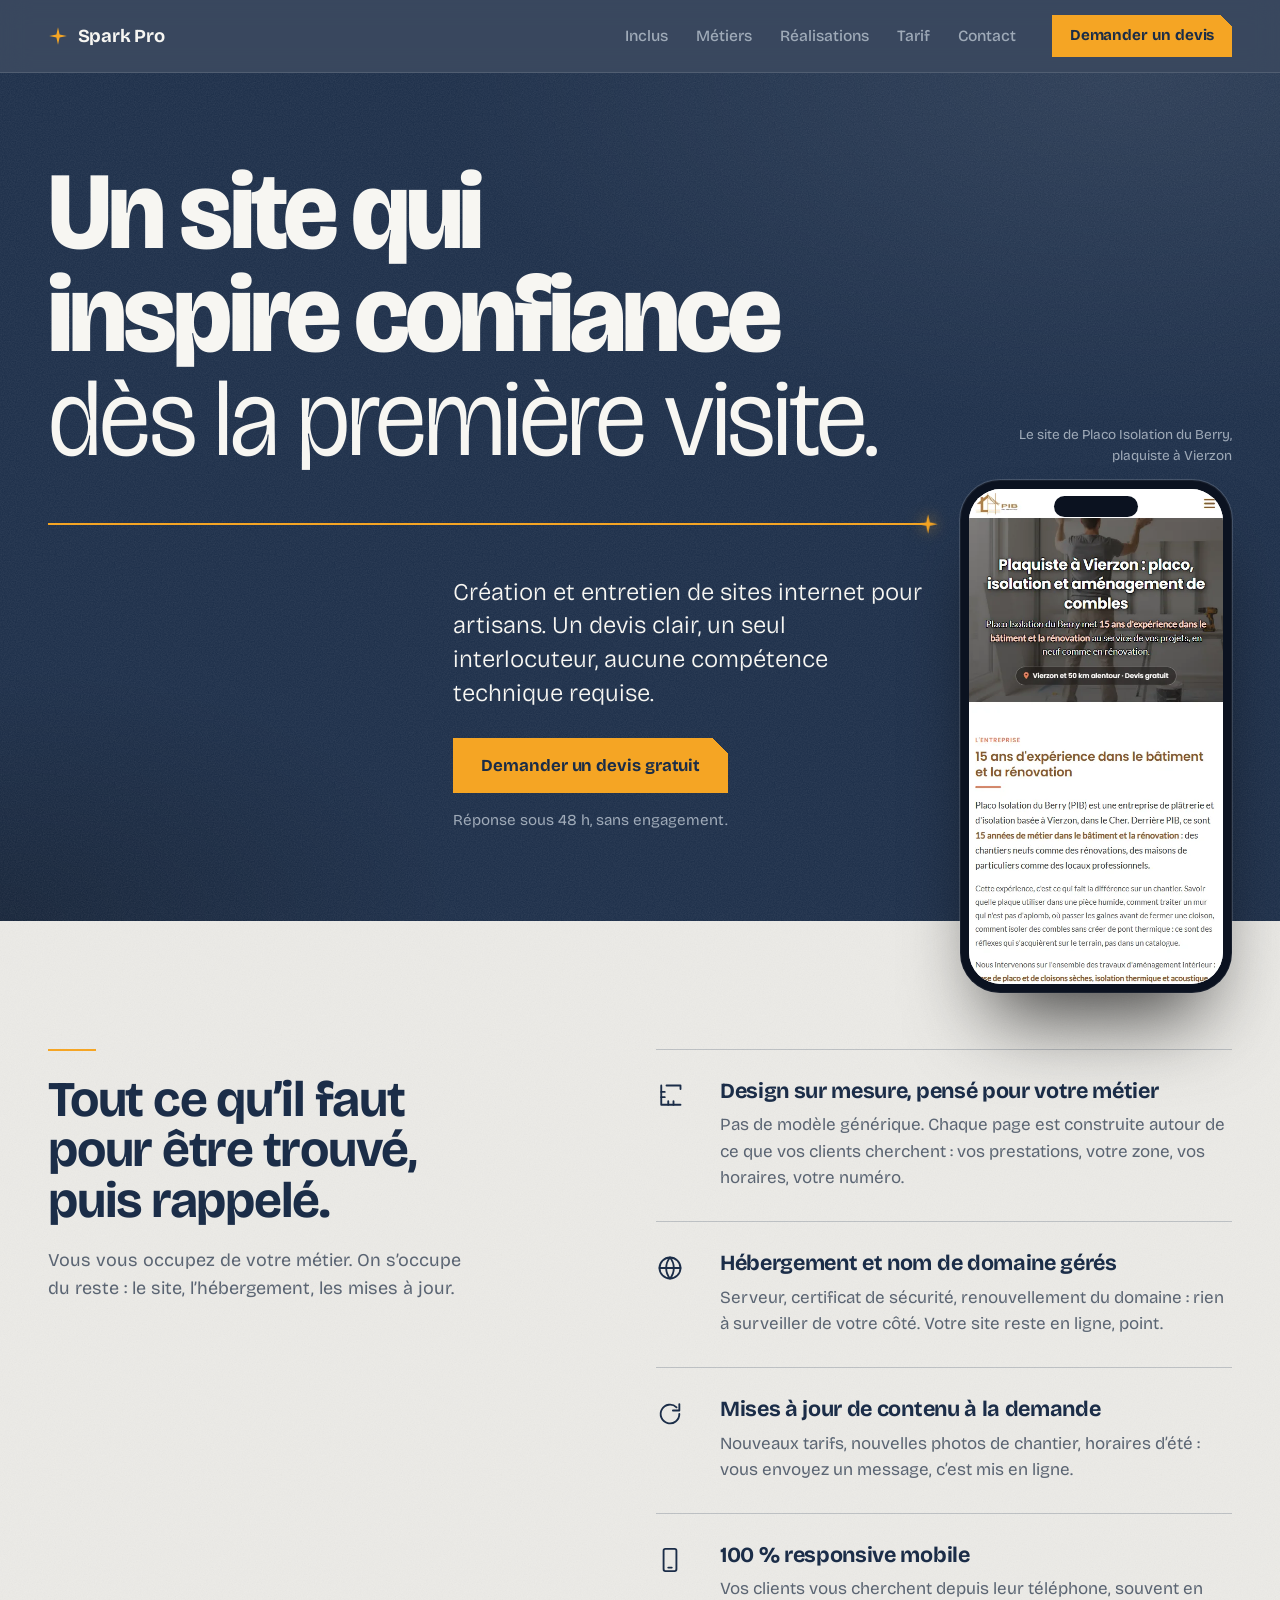
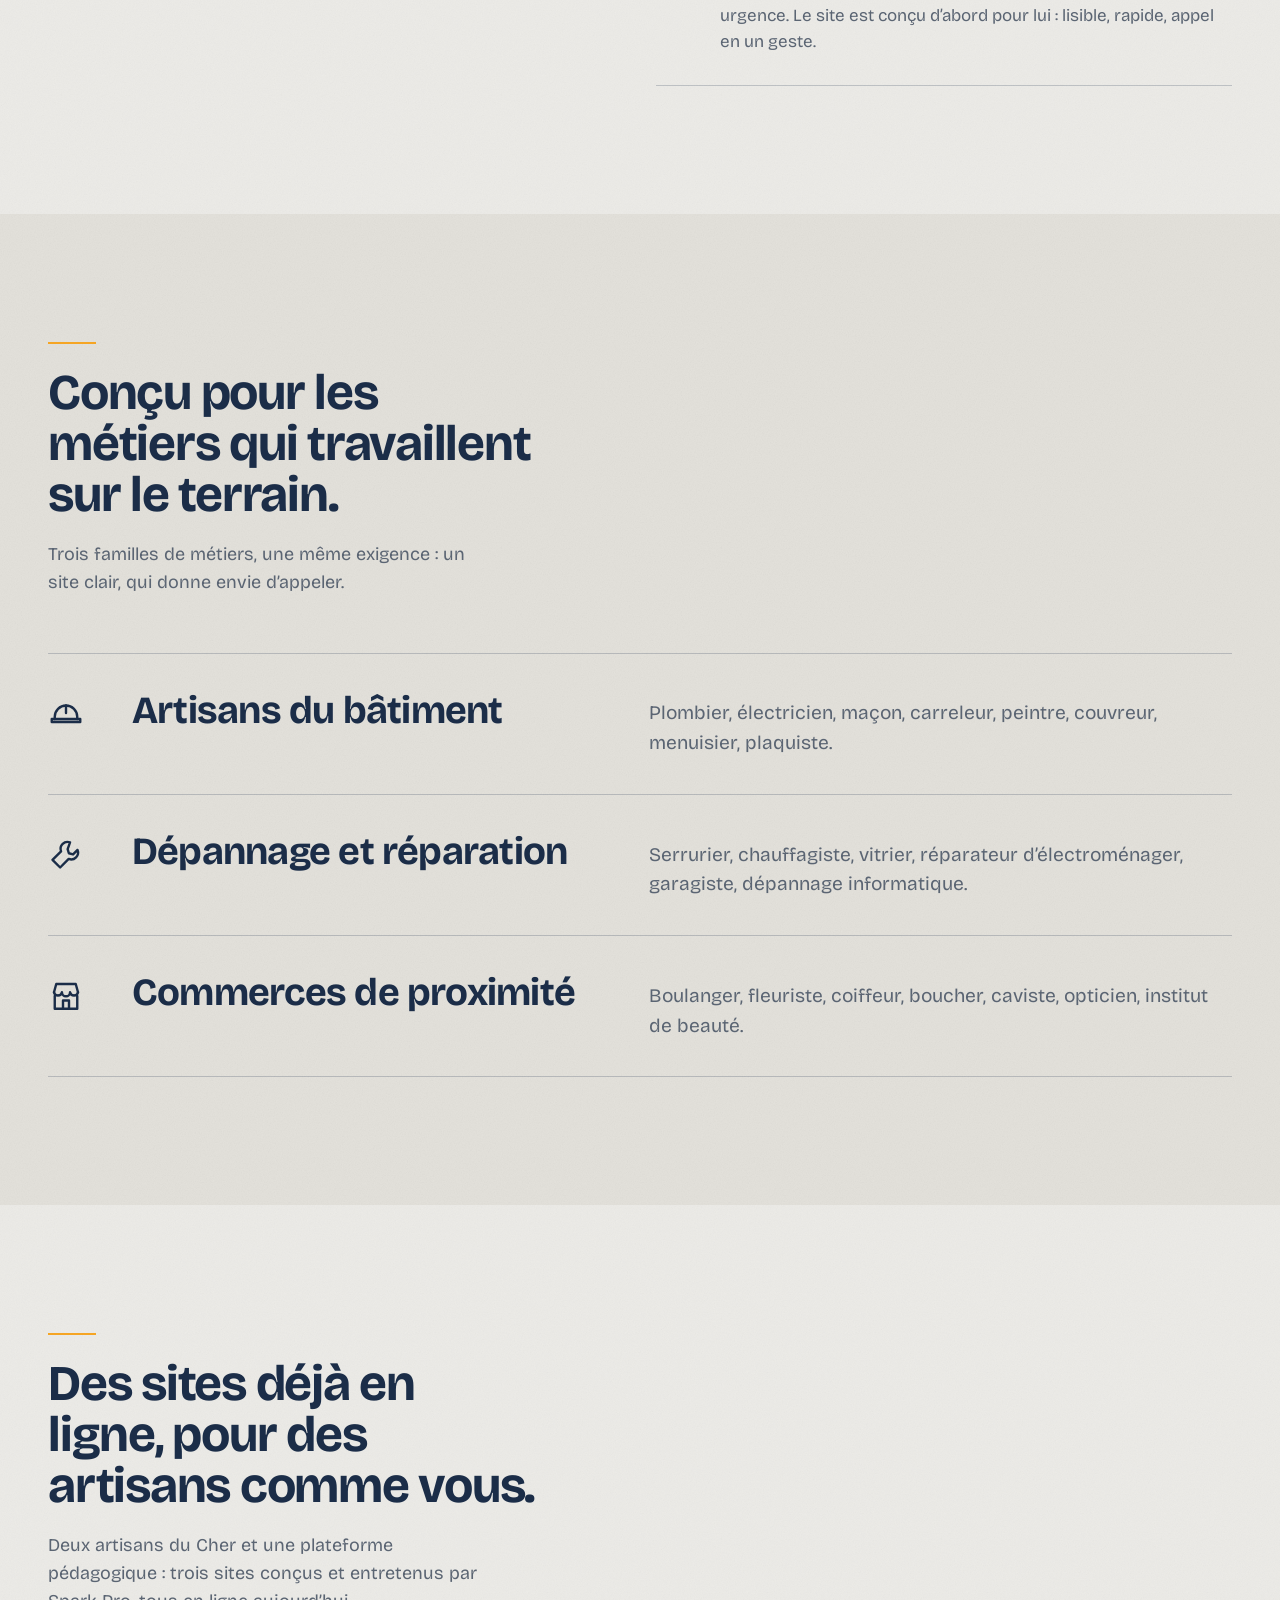
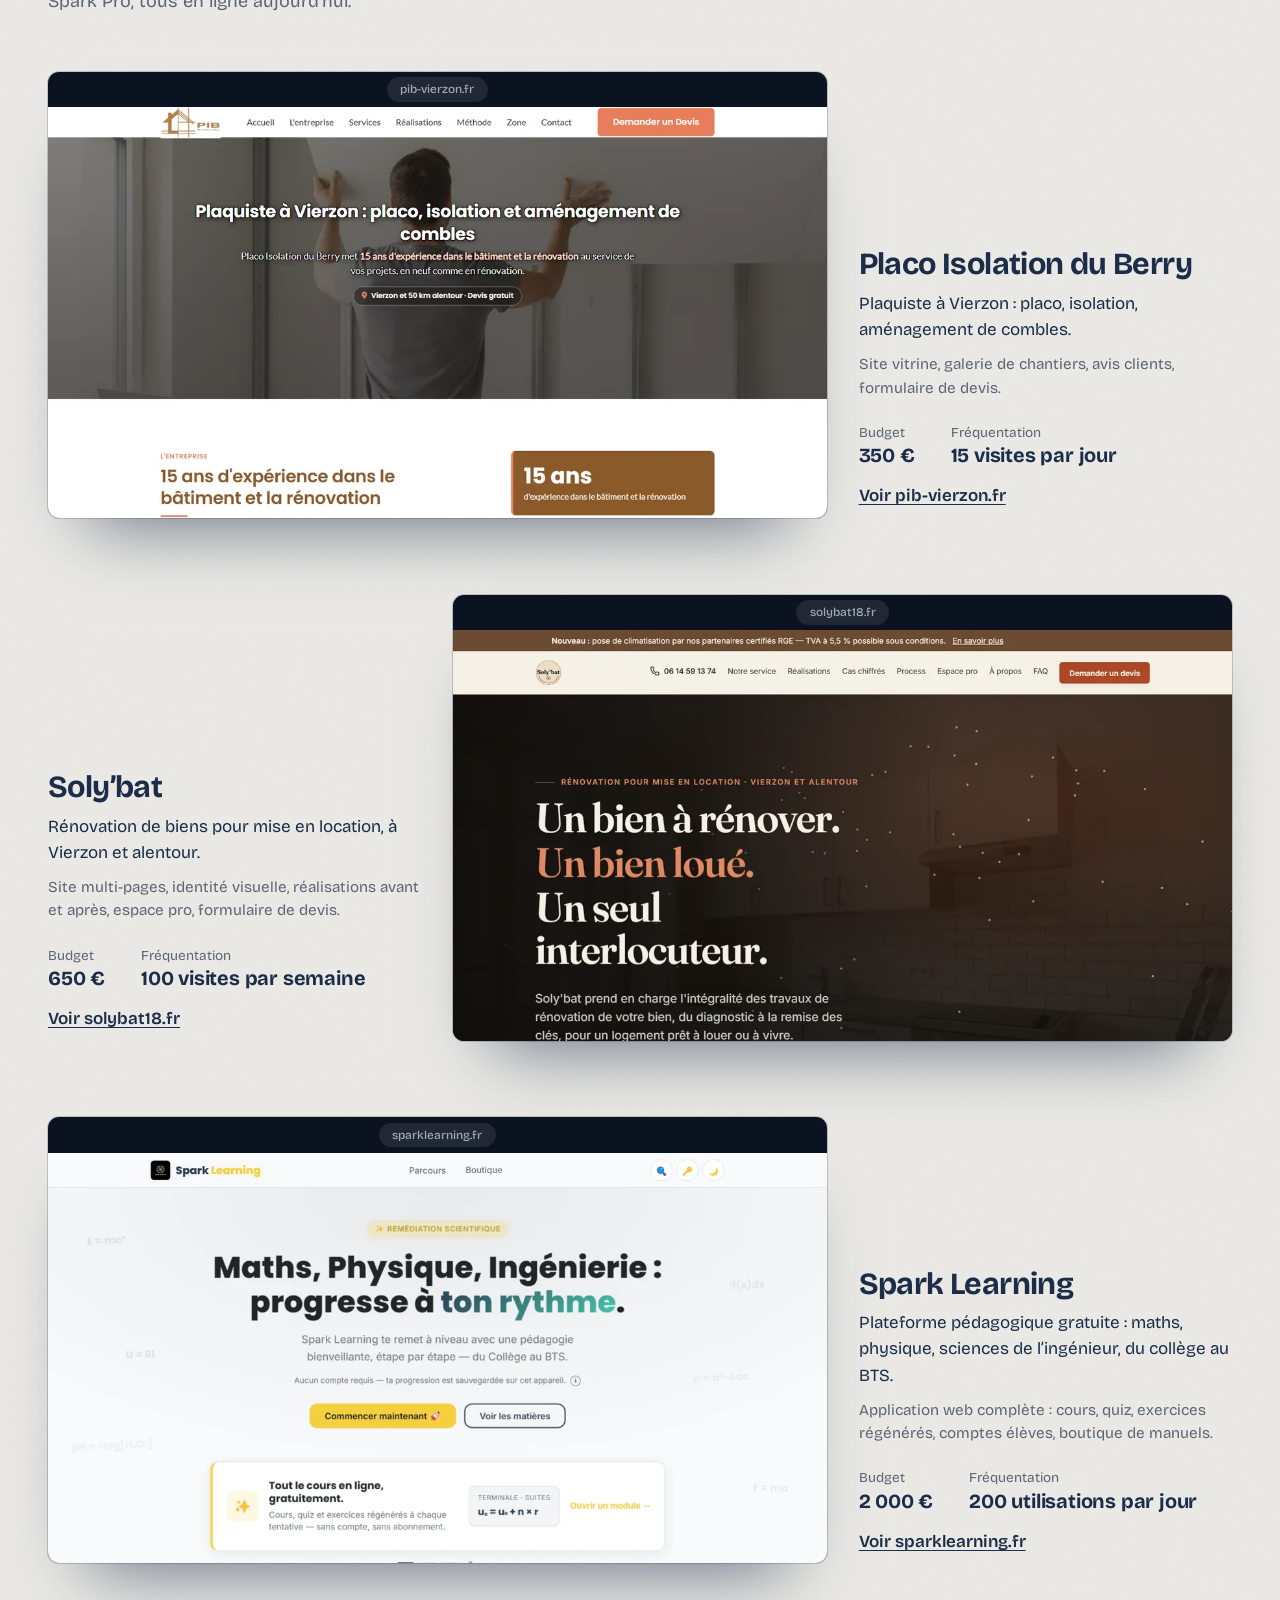
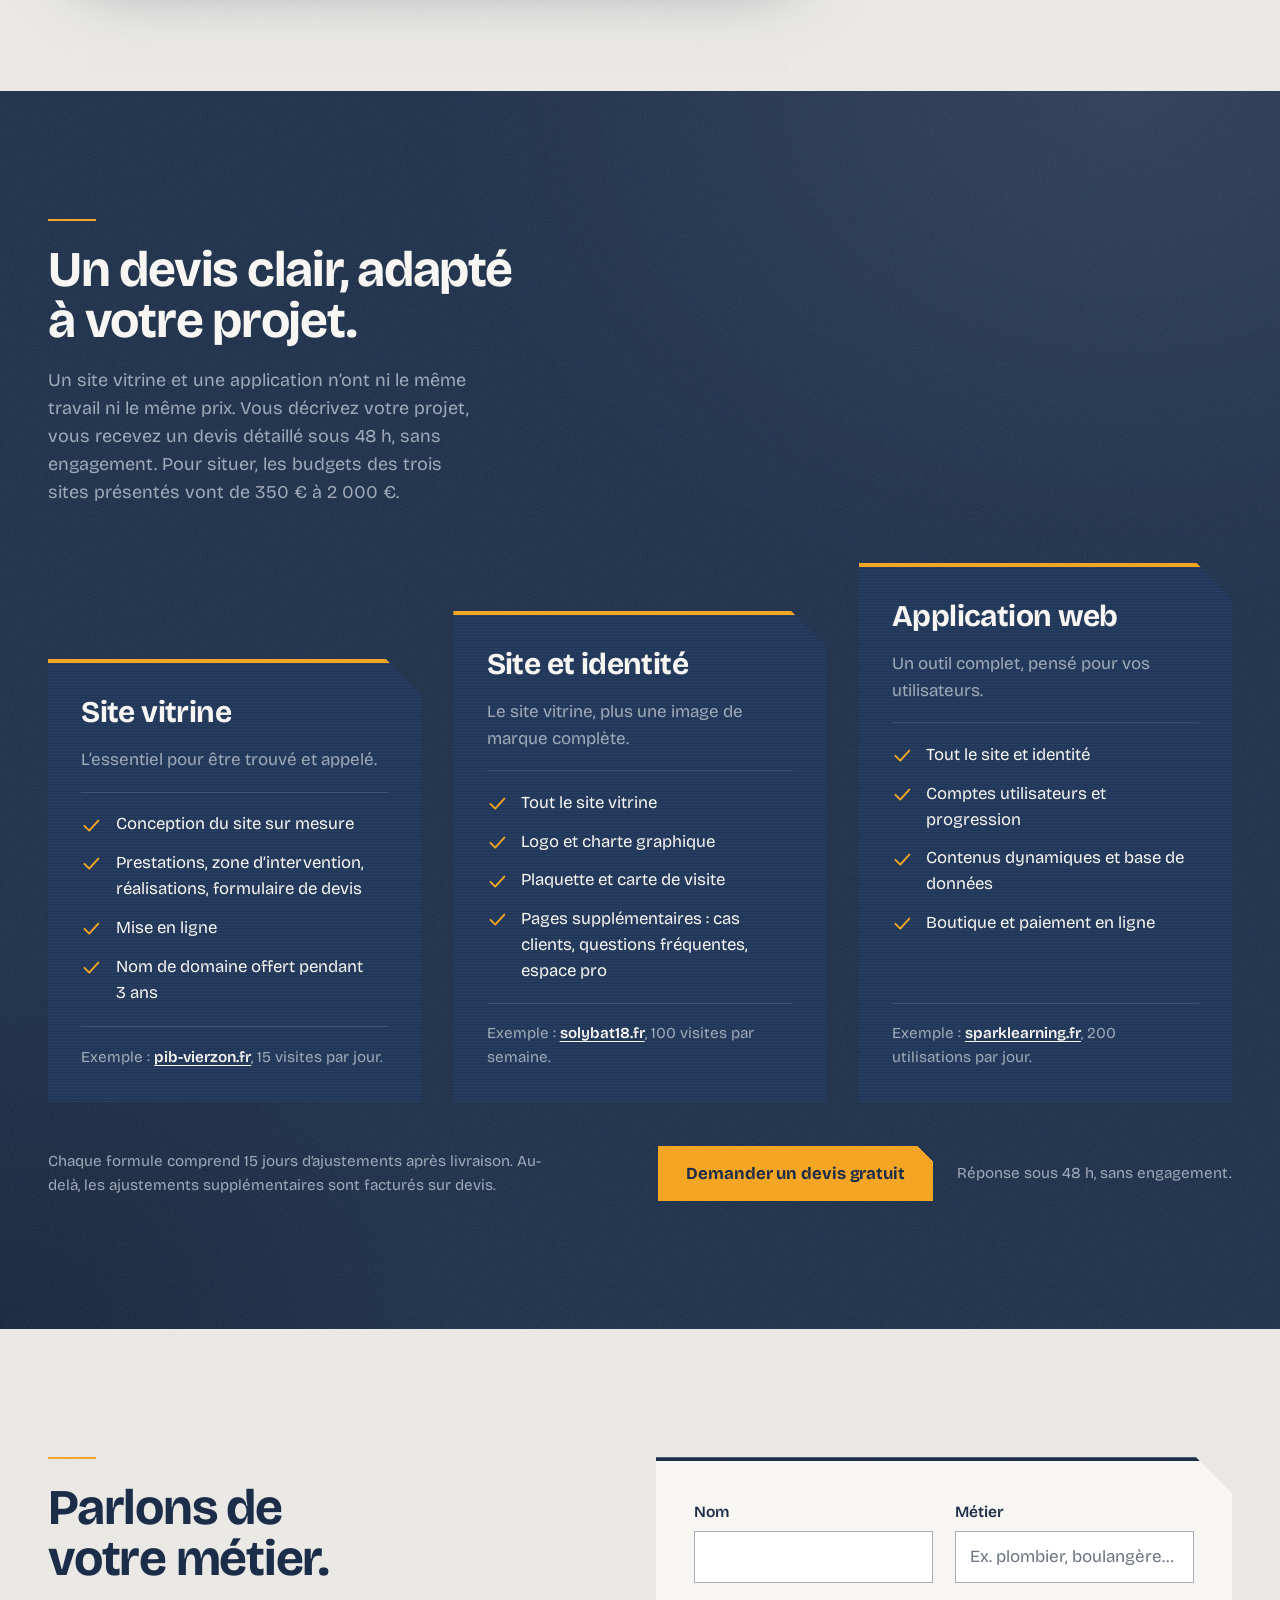
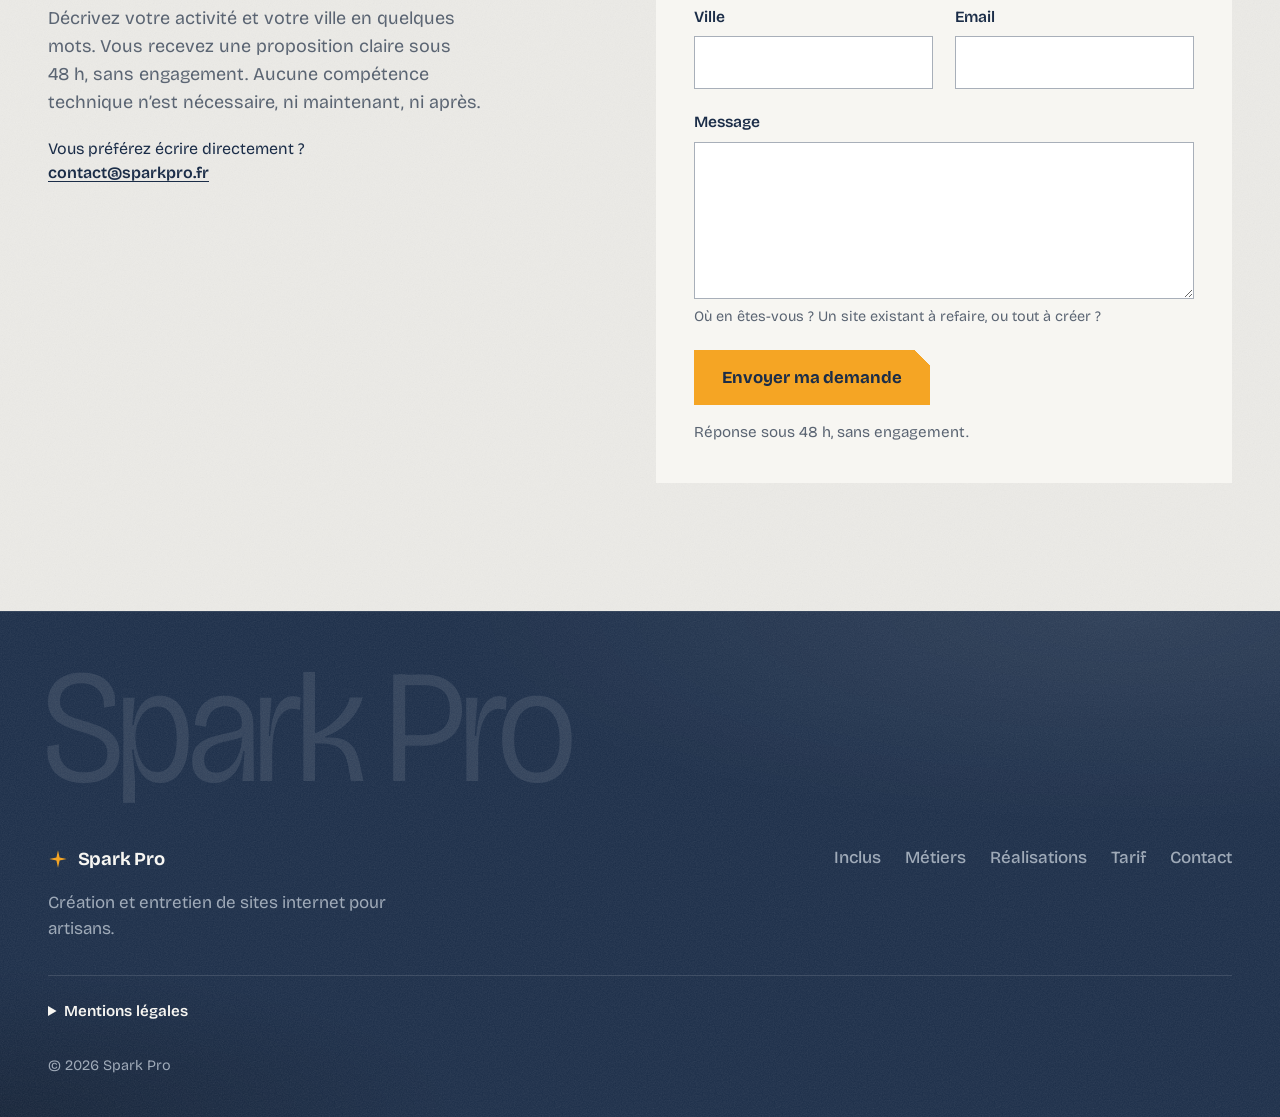
==== commit 2d09d285: "Renomme la marque en Spark Pro et prépare le domaine sparkpro.fr Nom de marque, titre, métadonnées, " ====
--- a/index.html
+++ b/index.html
@@ -3,11 +3,11 @@
 <head>
   <meta charset="utf-8">
   <meta name="viewport" content="width=device-width, initial-scale=1">
-  <title>Spark Studio — Sites internet pour artisans</title>
+  <title>Spark Pro — Sites internet pour artisans</title>
   <meta name="description" content="Création et entretien de sites internet pour artisans du bâtiment, dépannage et commerces de proximité. Un devis clair sous 48 h, un seul interlocuteur, aucune compétence technique requise.">
   <meta name="theme-color" content="#1B2D48">
   <meta property="og:type" content="website">
-  <meta property="og:title" content="Spark Studio — Un site qui inspire confiance dès la première visite">
+  <meta property="og:title" content="Spark Pro — Un site qui inspire confiance dès la première visite">
   <meta property="og:description" content="Création et entretien de sites internet pour artisans. Un devis clair, un seul interlocuteur, aucune compétence technique requise.">
   <meta property="og:locale" content="fr_FR">
   <link rel="icon" href="assets/favicon.svg" type="image/svg+xml">
@@ -19,11 +19,11 @@
 
   <header class="site-header">
     <div class="wrap header-inner">
-      <a class="brand" href="#top" aria-label="Spark Studio, retour en haut de page">
+      <a class="brand" href="#top" aria-label="Spark Pro, retour en haut de page">
         <svg class="brand-mark" viewBox="0 0 24 24" aria-hidden="true" focusable="false">
           <path d="M12 1.5 13.9 10.1 22.5 12 13.9 13.9 12 22.5 10.1 13.9 1.5 12 10.1 10.1Z"/>
         </svg>
-        <span class="brand-name">Spark Studio</span>
+        <span class="brand-name">Spark Pro</span>
       </a>
 
       <button class="nav-toggle" type="button" aria-expanded="false" aria-controls="site-nav">
@@ -155,7 +155,7 @@
       <div class="wrap section-grid">
         <div class="section-head">
           <h2 id="realisations-title">Des sites déjà en ligne, pour des artisans comme vous.</h2>
-          <p>Deux artisans du Cher et une plateforme pédagogique&nbsp;: trois sites conçus et entretenus par Spark Studio, tous en ligne aujourd’hui.</p>
+          <p>Deux artisans du Cher et une plateforme pédagogique&nbsp;: trois sites conçus et entretenus par Spark Pro, tous en ligne aujourd’hui.</p>
         </div>
 
         <ul class="work-list section-body">
@@ -275,10 +275,10 @@
         <div class="section-head">
           <h2 id="contact-title">Parlons de votre métier.</h2>
           <p>Décrivez votre activité et votre ville en quelques mots. Vous recevez une proposition claire sous 48&nbsp;h, sans engagement. Aucune compétence technique n’est nécessaire, ni maintenant, ni après.</p>
-          <p class="contact-alt">Vous préférez écrire directement&nbsp;? <a href="mailto:contact@spark-studio.fr">contact@spark-studio.fr</a></p>
-        </div>
-
-        <form class="contact-form section-body" id="contact-form" action="mailto:contact@spark-studio.fr" method="post" enctype="text/plain" novalidate>
+          <p class="contact-alt">Vous préférez écrire directement&nbsp;? <a href="mailto:contact@sparkpro.fr">contact@sparkpro.fr</a></p>
+        </div>
+
+        <form class="contact-form section-body" id="contact-form" action="mailto:contact@sparkpro.fr" method="post" enctype="text/plain" novalidate>
           <div class="field-row">
             <div class="field">
               <label for="f-nom">Nom</label>
@@ -324,13 +324,13 @@
 
   <footer class="site-footer is-dark">
     <div class="wrap footer-inner">
-      <p class="footer-mark" aria-hidden="true">Spark Studio</p>
+      <p class="footer-mark" aria-hidden="true">Spark Pro</p>
       <div class="footer-brand">
         <a class="brand" href="#top">
           <svg class="brand-mark" viewBox="0 0 24 24" aria-hidden="true" focusable="false">
             <path d="M12 1.5 13.9 10.1 22.5 12 13.9 13.9 12 22.5 10.1 13.9 1.5 12 10.1 10.1Z"/>
           </svg>
-          <span class="brand-name">Spark Studio</span>
+          <span class="brand-name">Spark Pro</span>
         </a>
         <p>Création et entretien de sites internet pour artisans.</p>
       </div>
@@ -348,13 +348,13 @@
       <details class="legal">
         <summary>Mentions légales</summary>
         <div class="legal-body">
-          <p><strong>Éditeur du site</strong><br>Spark Studio, [forme juridique], [adresse complète].<br>SIRET [numéro]. Directeur de la publication&nbsp;: [nom].<br>Contact&nbsp;: <a href="mailto:contact@spark-studio.fr">contact@spark-studio.fr</a></p>
+          <p><strong>Éditeur du site</strong><br>Spark Pro, [forme juridique], [adresse complète].<br>SIRET [numéro]. Directeur de la publication&nbsp;: [nom].<br>Contact&nbsp;: <a href="mailto:contact@sparkpro.fr">contact@sparkpro.fr</a></p>
           <p><strong>Hébergement</strong><br>GitHub, Inc., 88 Colin P. Kelly Jr. Street, San Francisco, CA 94107, États-Unis.</p>
           <p><strong>Données personnelles</strong><br>Le formulaire de contact ouvre votre messagerie&nbsp;: aucune donnée n’est stockée sur ce site. Les informations transmises par email servent uniquement à répondre à votre demande.</p>
         </div>
       </details>
 
-      <p class="footer-copy">© 2026 Spark Studio</p>
+      <p class="footer-copy">© 2026 Spark Pro</p>
     </div>
   </footer>
 
--- a/css/style.css
+++ b/css/style.css
@@ -1,5 +1,5 @@
 /* ==========================================================================
-   Spark Studio — feuille de style
+   Spark Pro — feuille de style
    Ordre : polices → tokens → base → en-tête → boutons → hero (+ maquette) →
    sections → composants → pied de page → animation d'arrivée → responsive
    ========================================================================== */
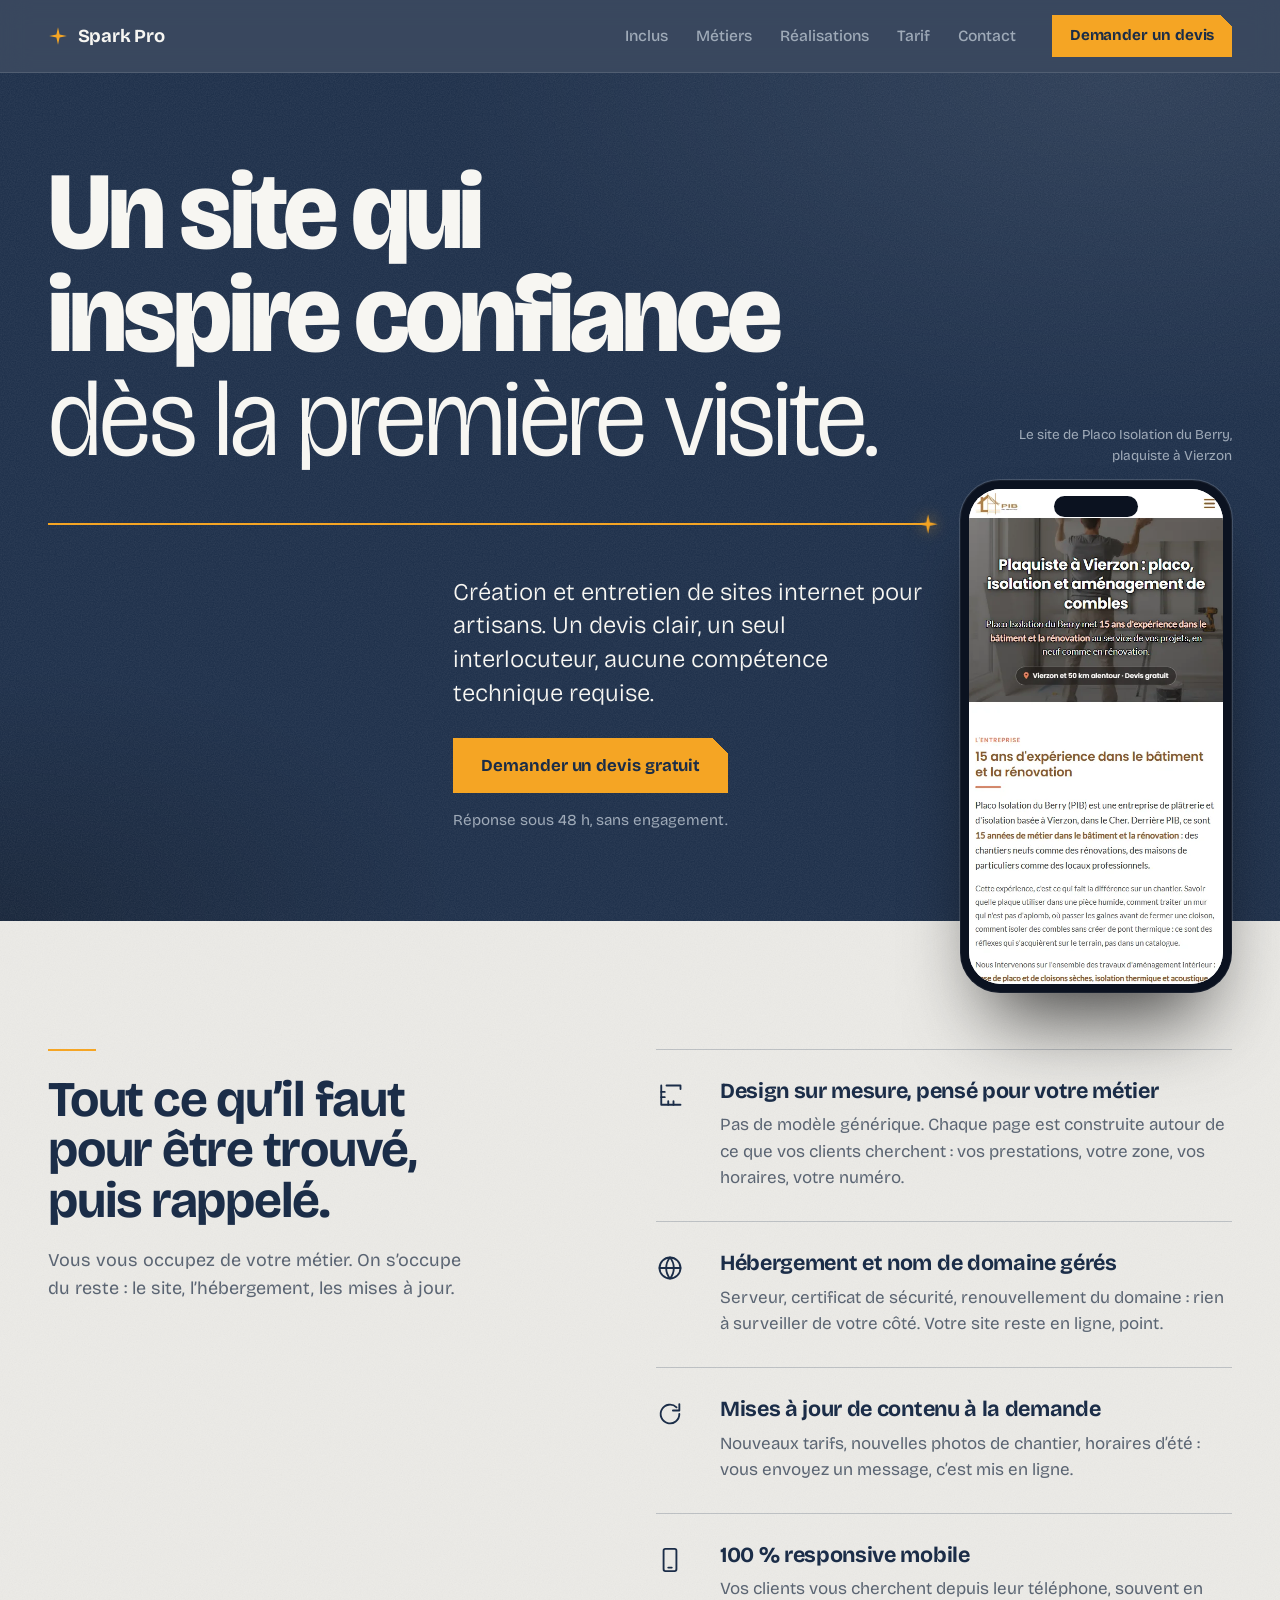
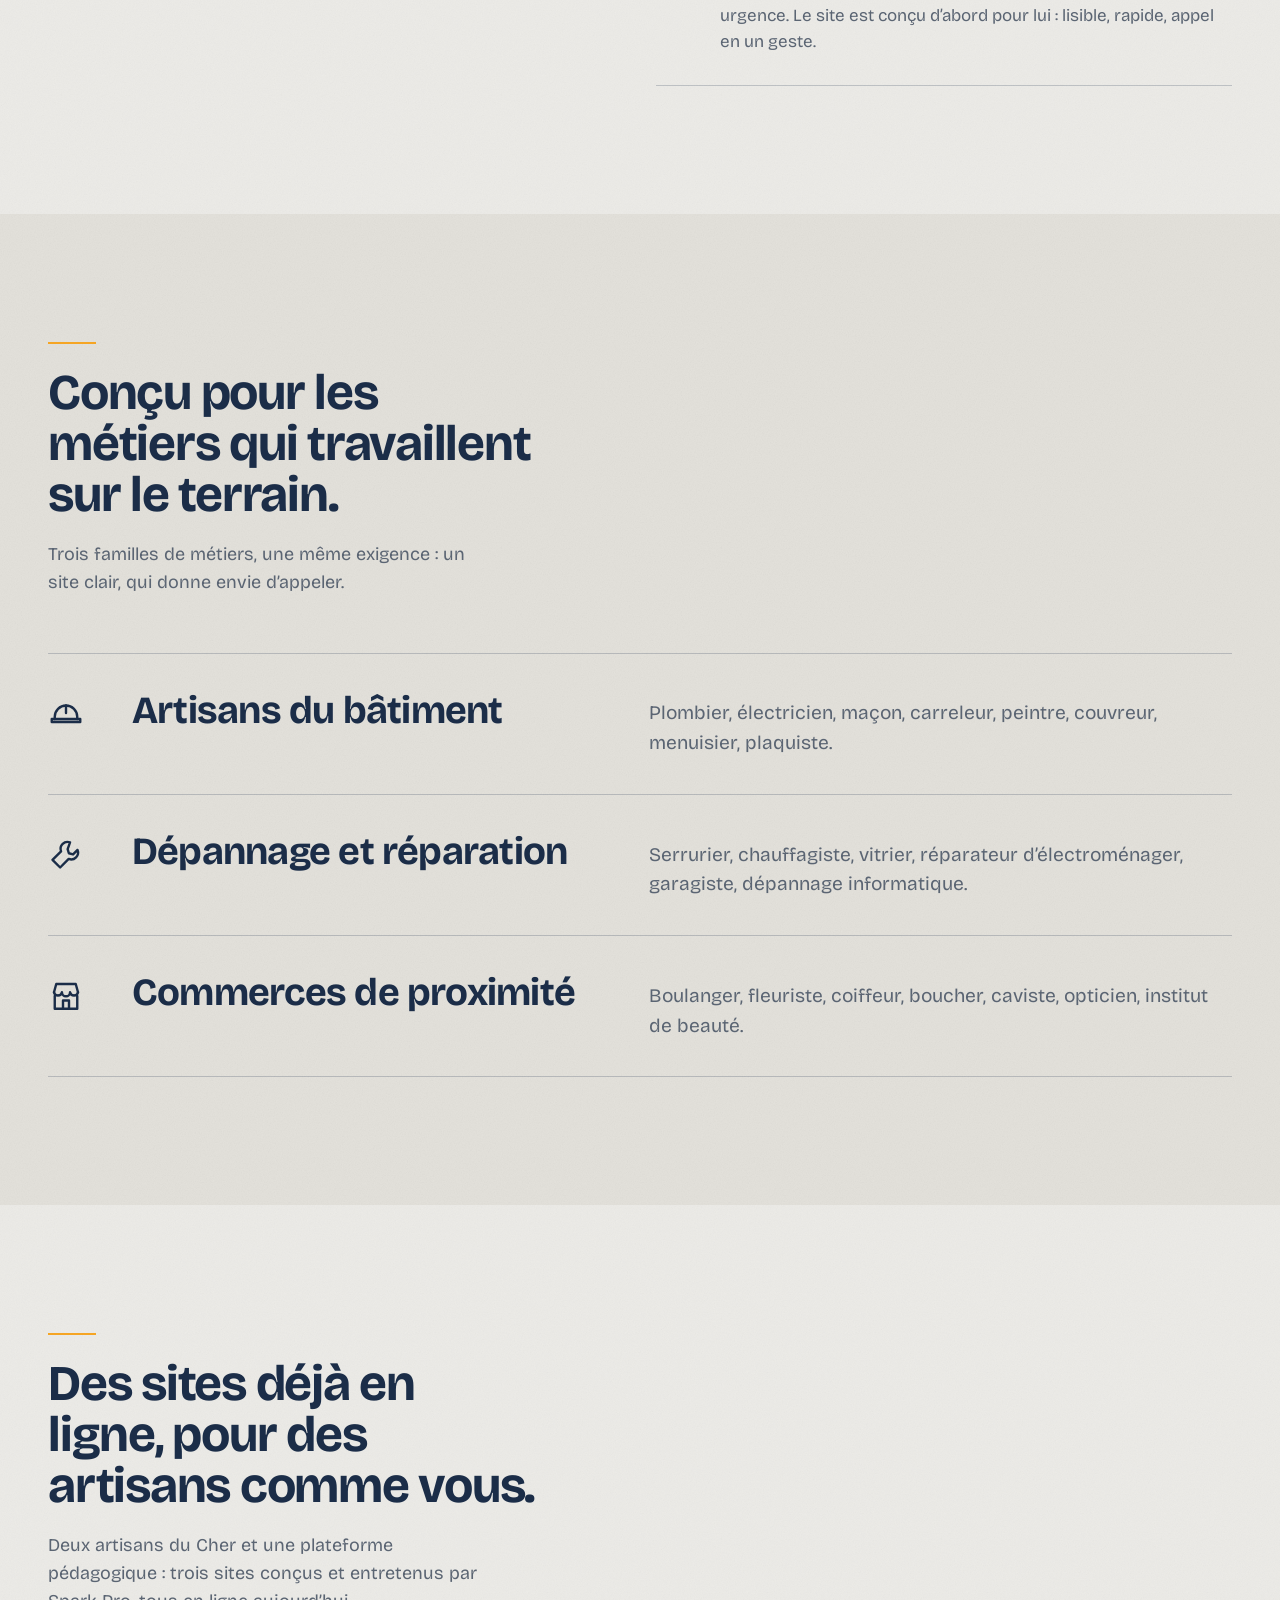
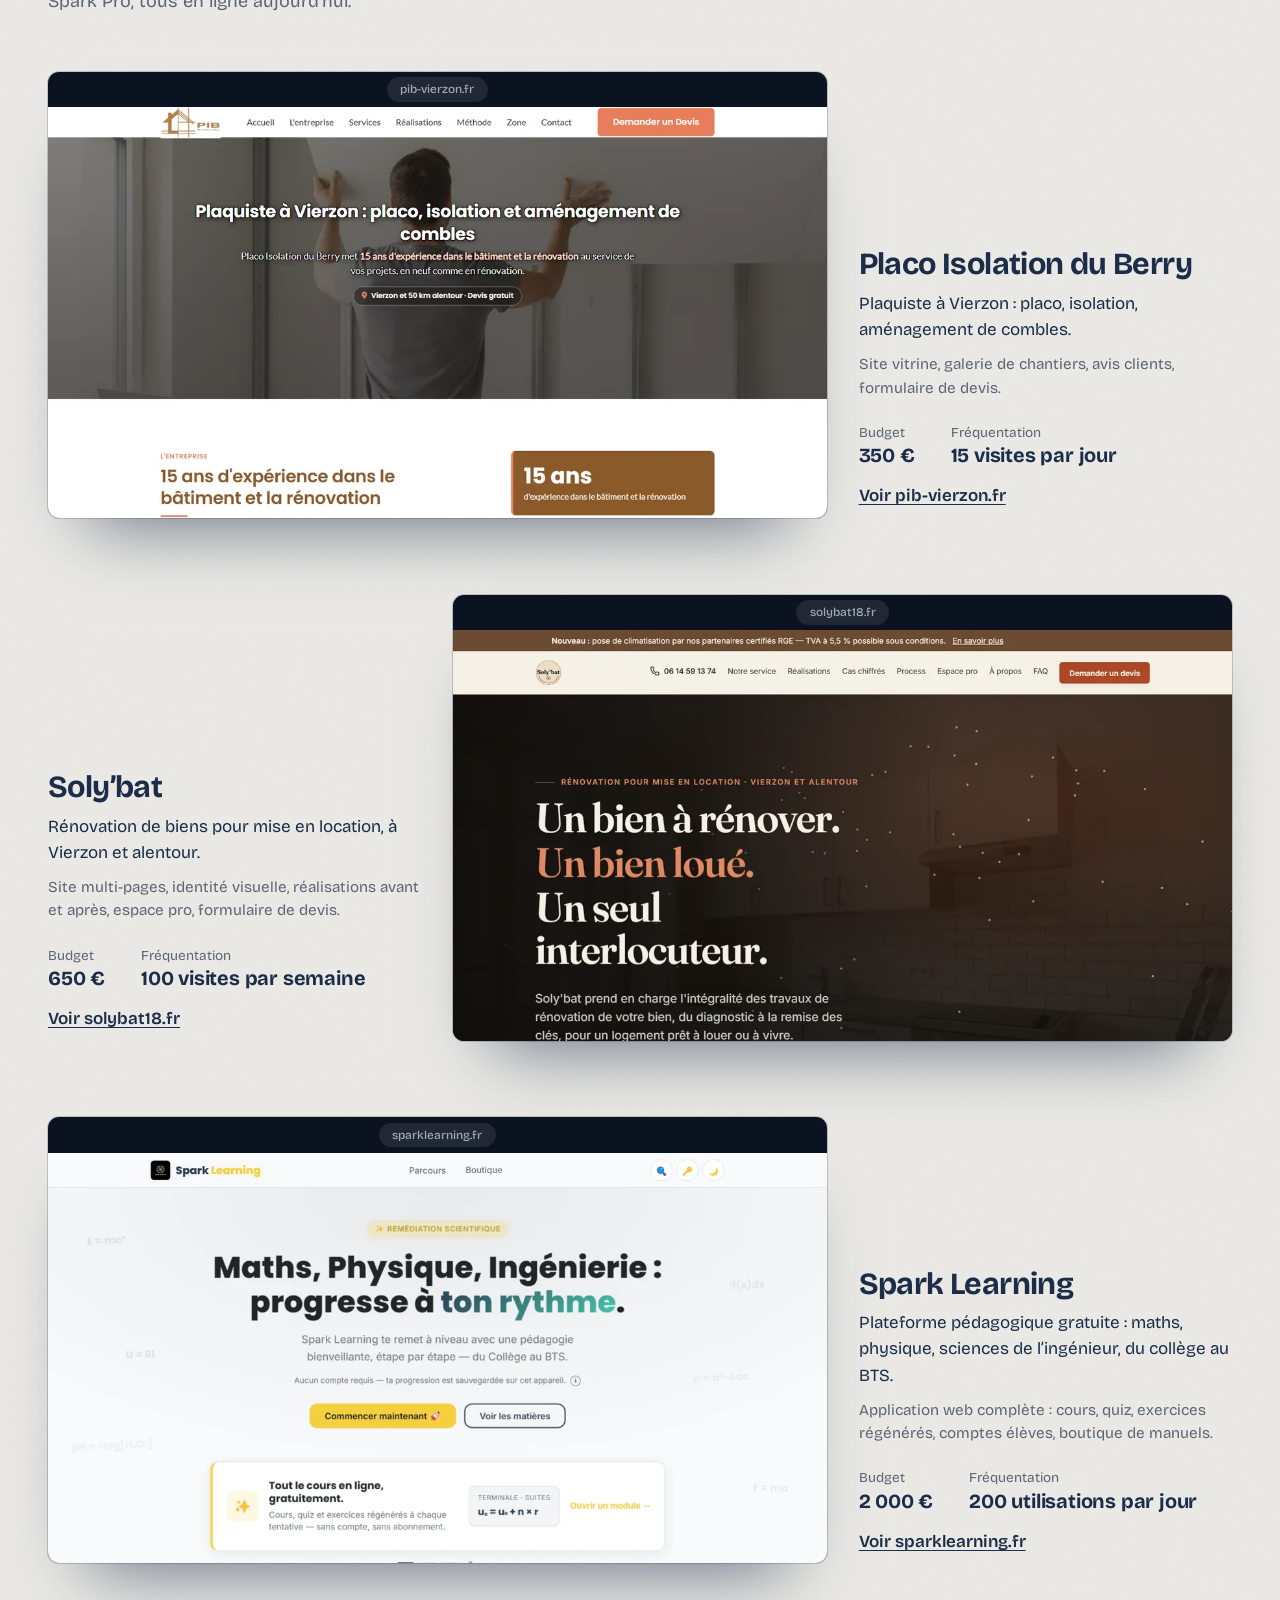
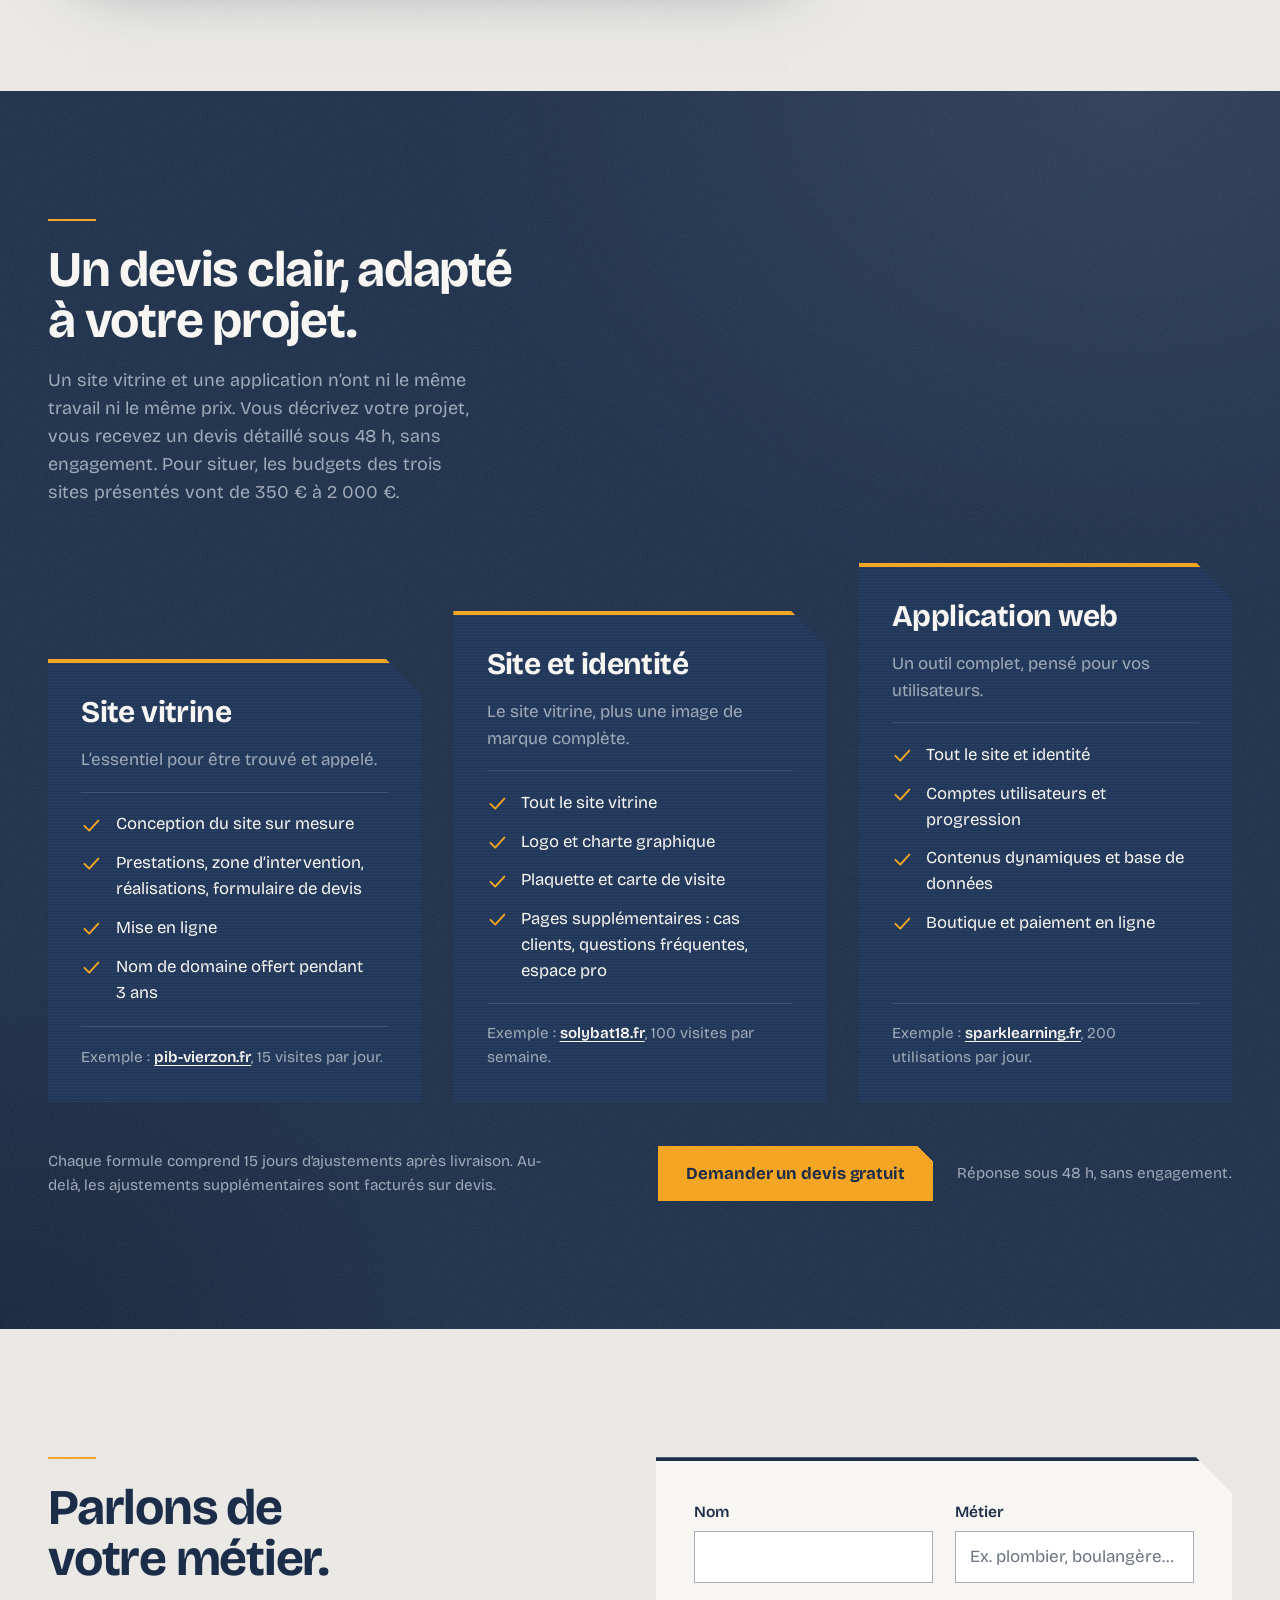
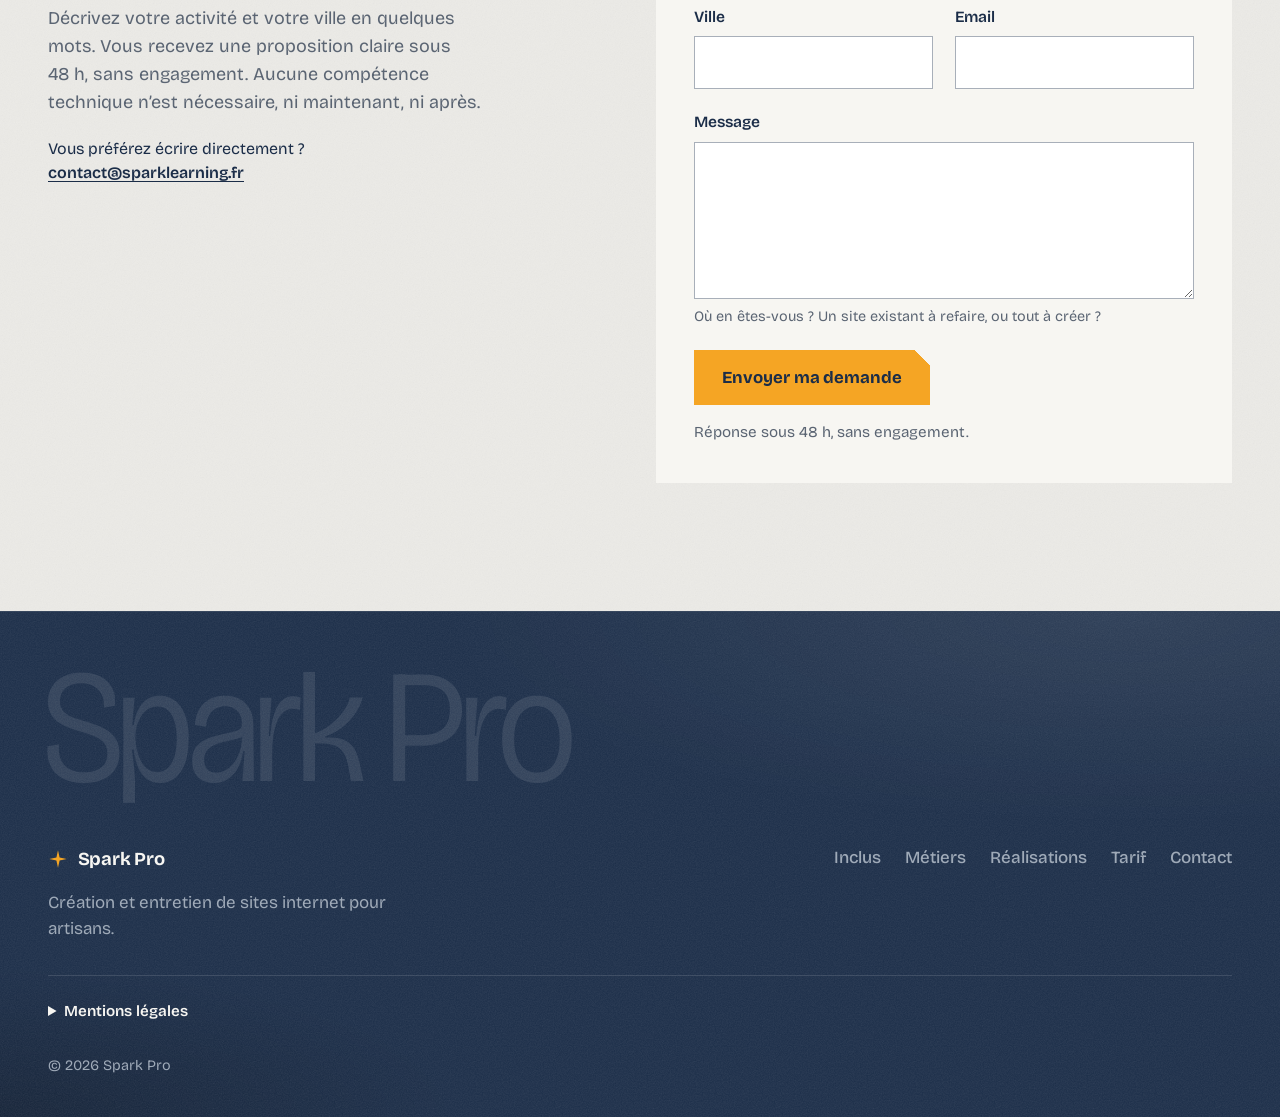
==== commit 1fb5fc08: "Utilise contact@sparklearning.fr comme adresse de contact Co-Authored-By: Claude Fable 5.1 <noreply@" ====
--- a/index.html
+++ b/index.html
@@ -275,10 +275,10 @@
         <div class="section-head">
           <h2 id="contact-title">Parlons de votre métier.</h2>
           <p>Décrivez votre activité et votre ville en quelques mots. Vous recevez une proposition claire sous 48&nbsp;h, sans engagement. Aucune compétence technique n’est nécessaire, ni maintenant, ni après.</p>
-          <p class="contact-alt">Vous préférez écrire directement&nbsp;? <a href="mailto:contact@sparkpro.fr">contact@sparkpro.fr</a></p>
-        </div>
-
-        <form class="contact-form section-body" id="contact-form" action="mailto:contact@sparkpro.fr" method="post" enctype="text/plain" novalidate>
+          <p class="contact-alt">Vous préférez écrire directement&nbsp;? <a href="mailto:contact@sparklearning.fr">contact@sparklearning.fr</a></p>
+        </div>
+
+        <form class="contact-form section-body" id="contact-form" action="mailto:contact@sparklearning.fr" method="post" enctype="text/plain" novalidate>
           <div class="field-row">
             <div class="field">
               <label for="f-nom">Nom</label>
@@ -348,7 +348,7 @@
       <details class="legal">
         <summary>Mentions légales</summary>
         <div class="legal-body">
-          <p><strong>Éditeur du site</strong><br>Spark Pro, [forme juridique], [adresse complète].<br>SIRET [numéro]. Directeur de la publication&nbsp;: [nom].<br>Contact&nbsp;: <a href="mailto:contact@sparkpro.fr">contact@sparkpro.fr</a></p>
+          <p><strong>Éditeur du site</strong><br>Spark Pro, [forme juridique], [adresse complète].<br>SIRET [numéro]. Directeur de la publication&nbsp;: [nom].<br>Contact&nbsp;: <a href="mailto:contact@sparklearning.fr">contact@sparklearning.fr</a></p>
           <p><strong>Hébergement</strong><br>GitHub, Inc., 88 Colin P. Kelly Jr. Street, San Francisco, CA 94107, États-Unis.</p>
           <p><strong>Données personnelles</strong><br>Le formulaire de contact ouvre votre messagerie&nbsp;: aucune donnée n’est stockée sur ce site. Les informations transmises par email servent uniquement à répondre à votre demande.</p>
         </div>
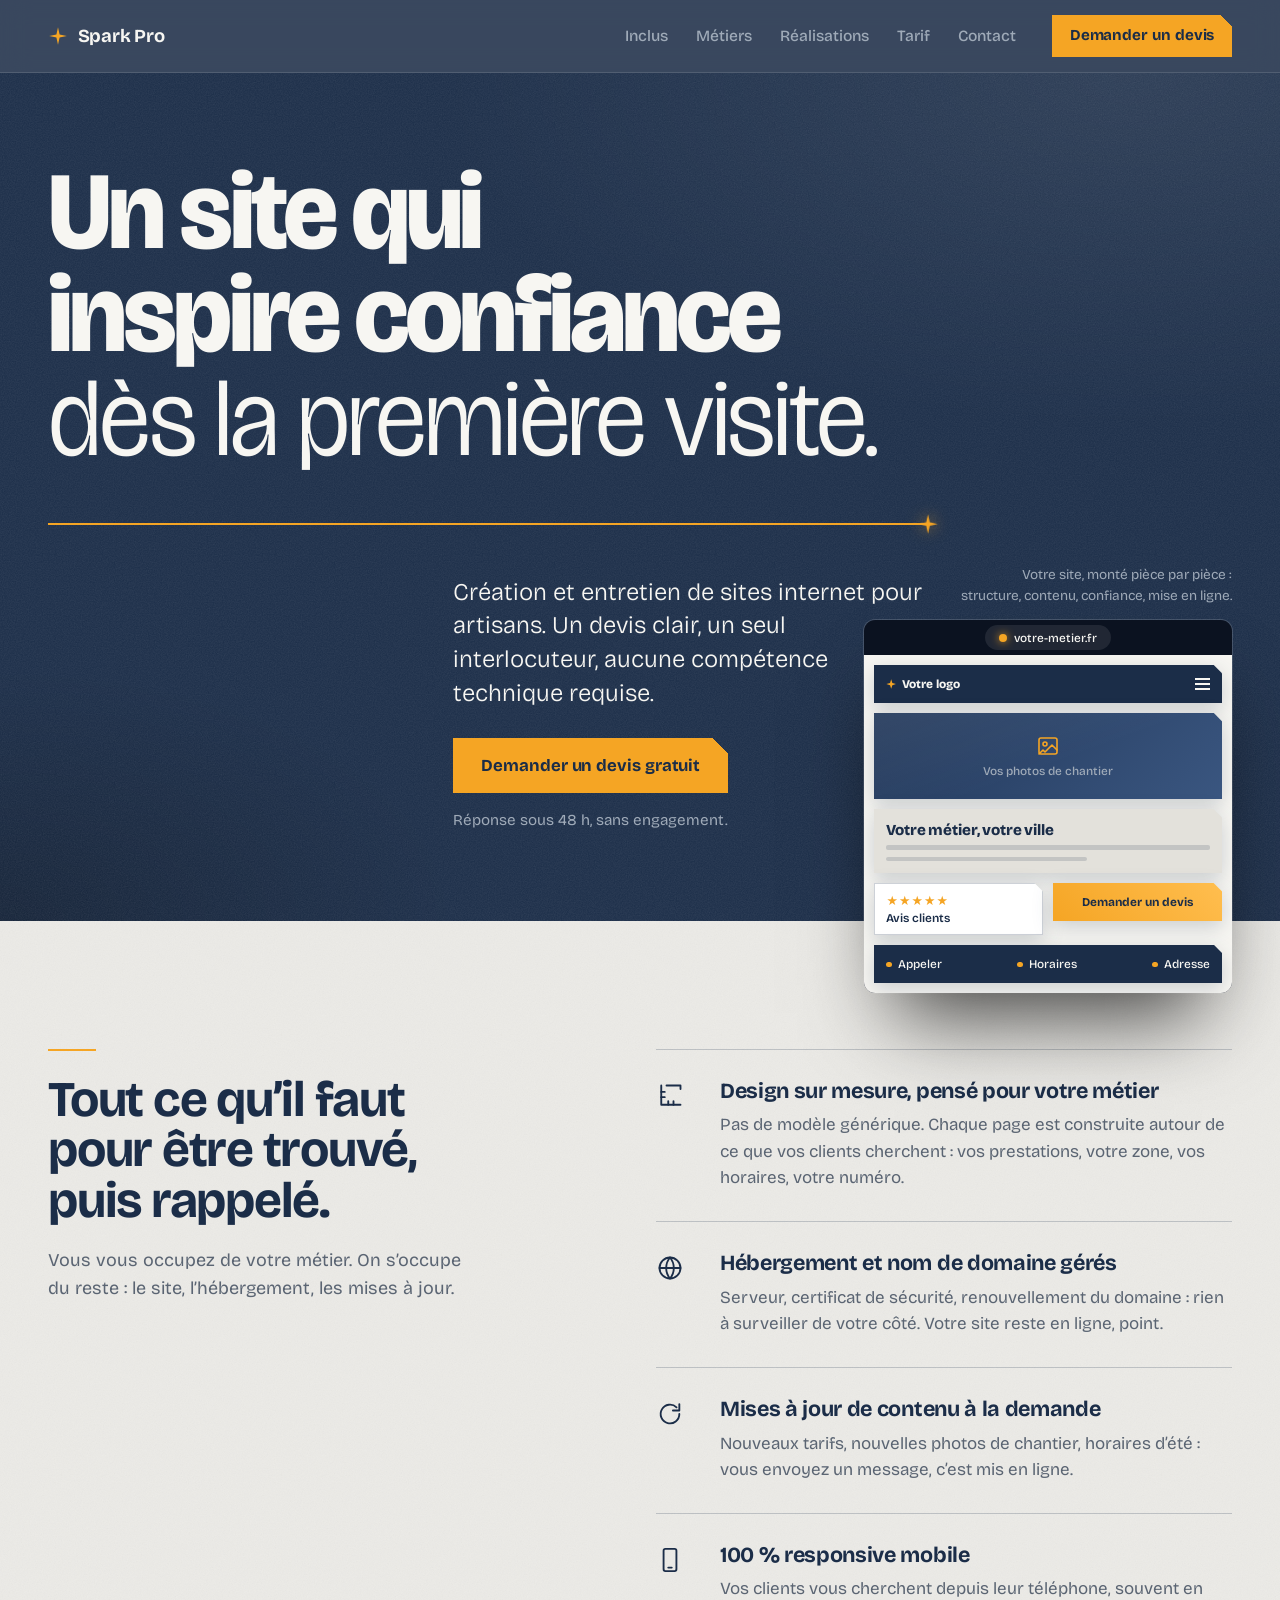
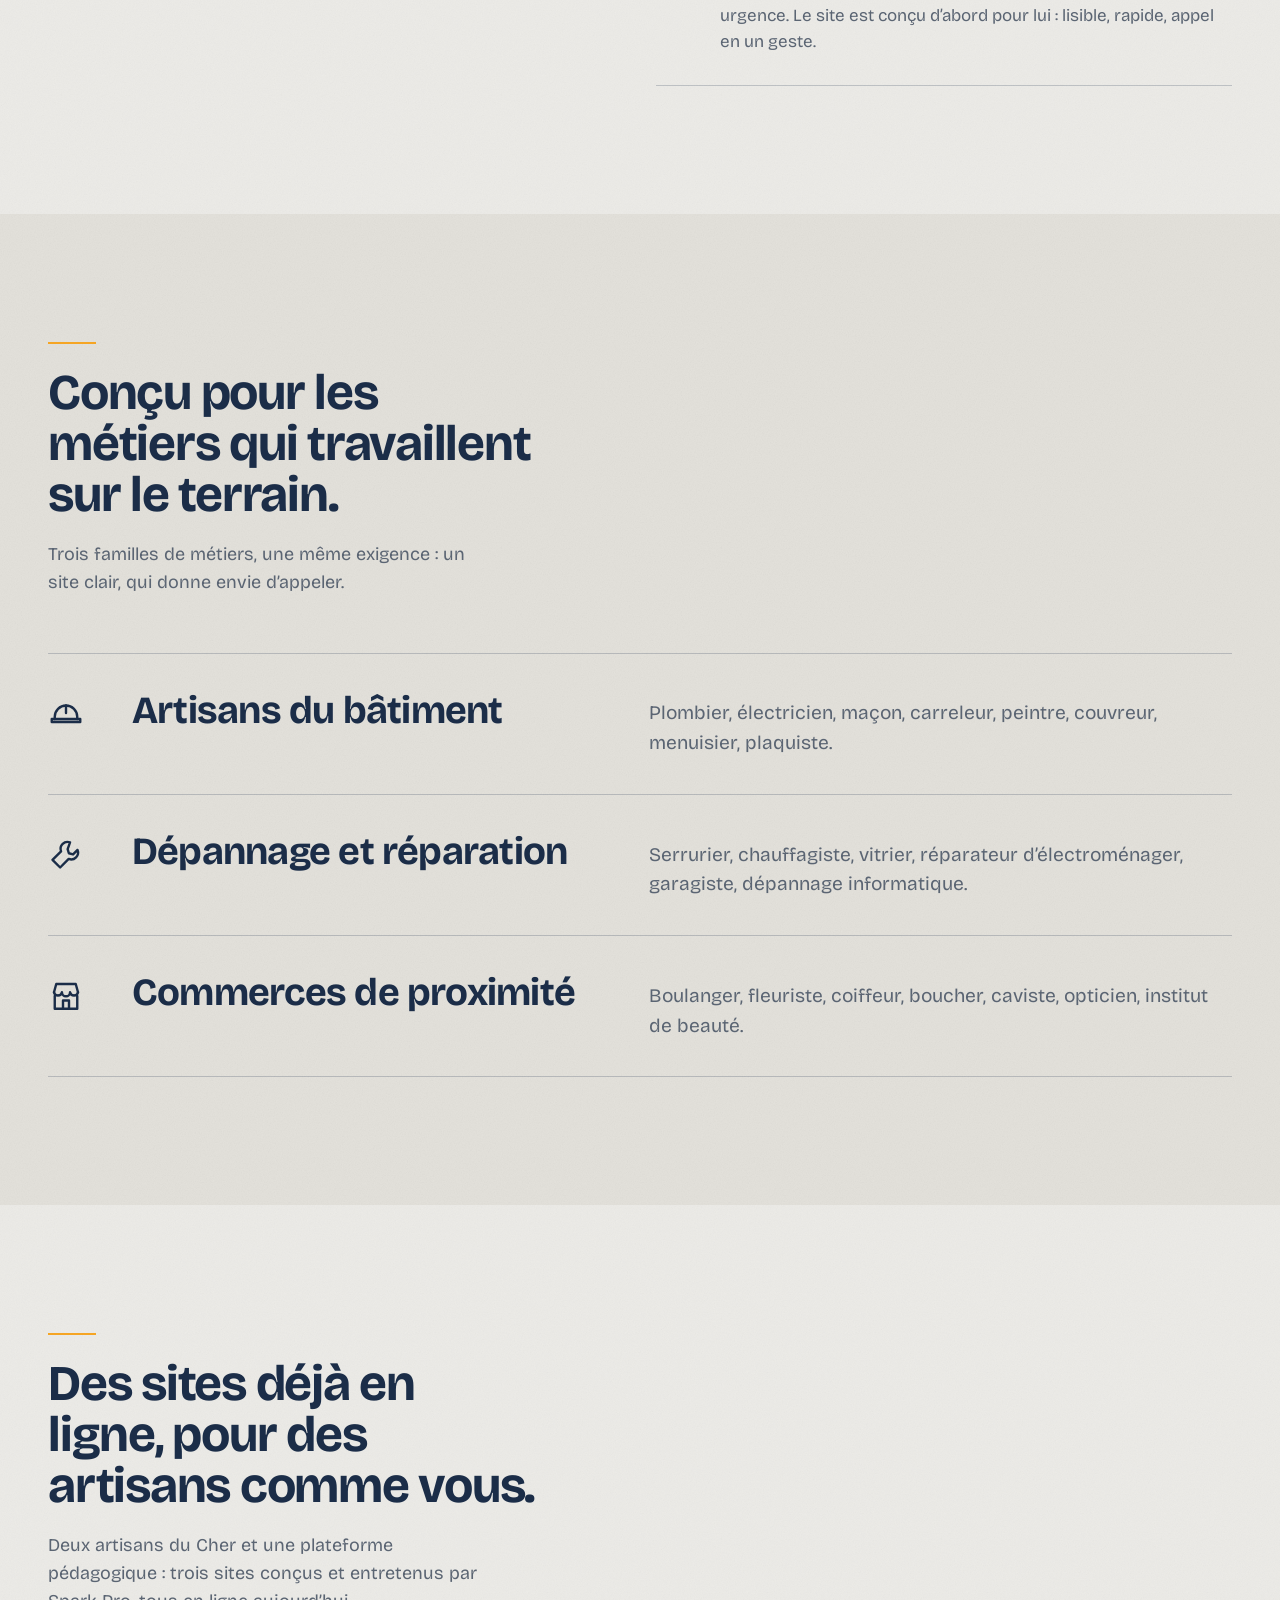
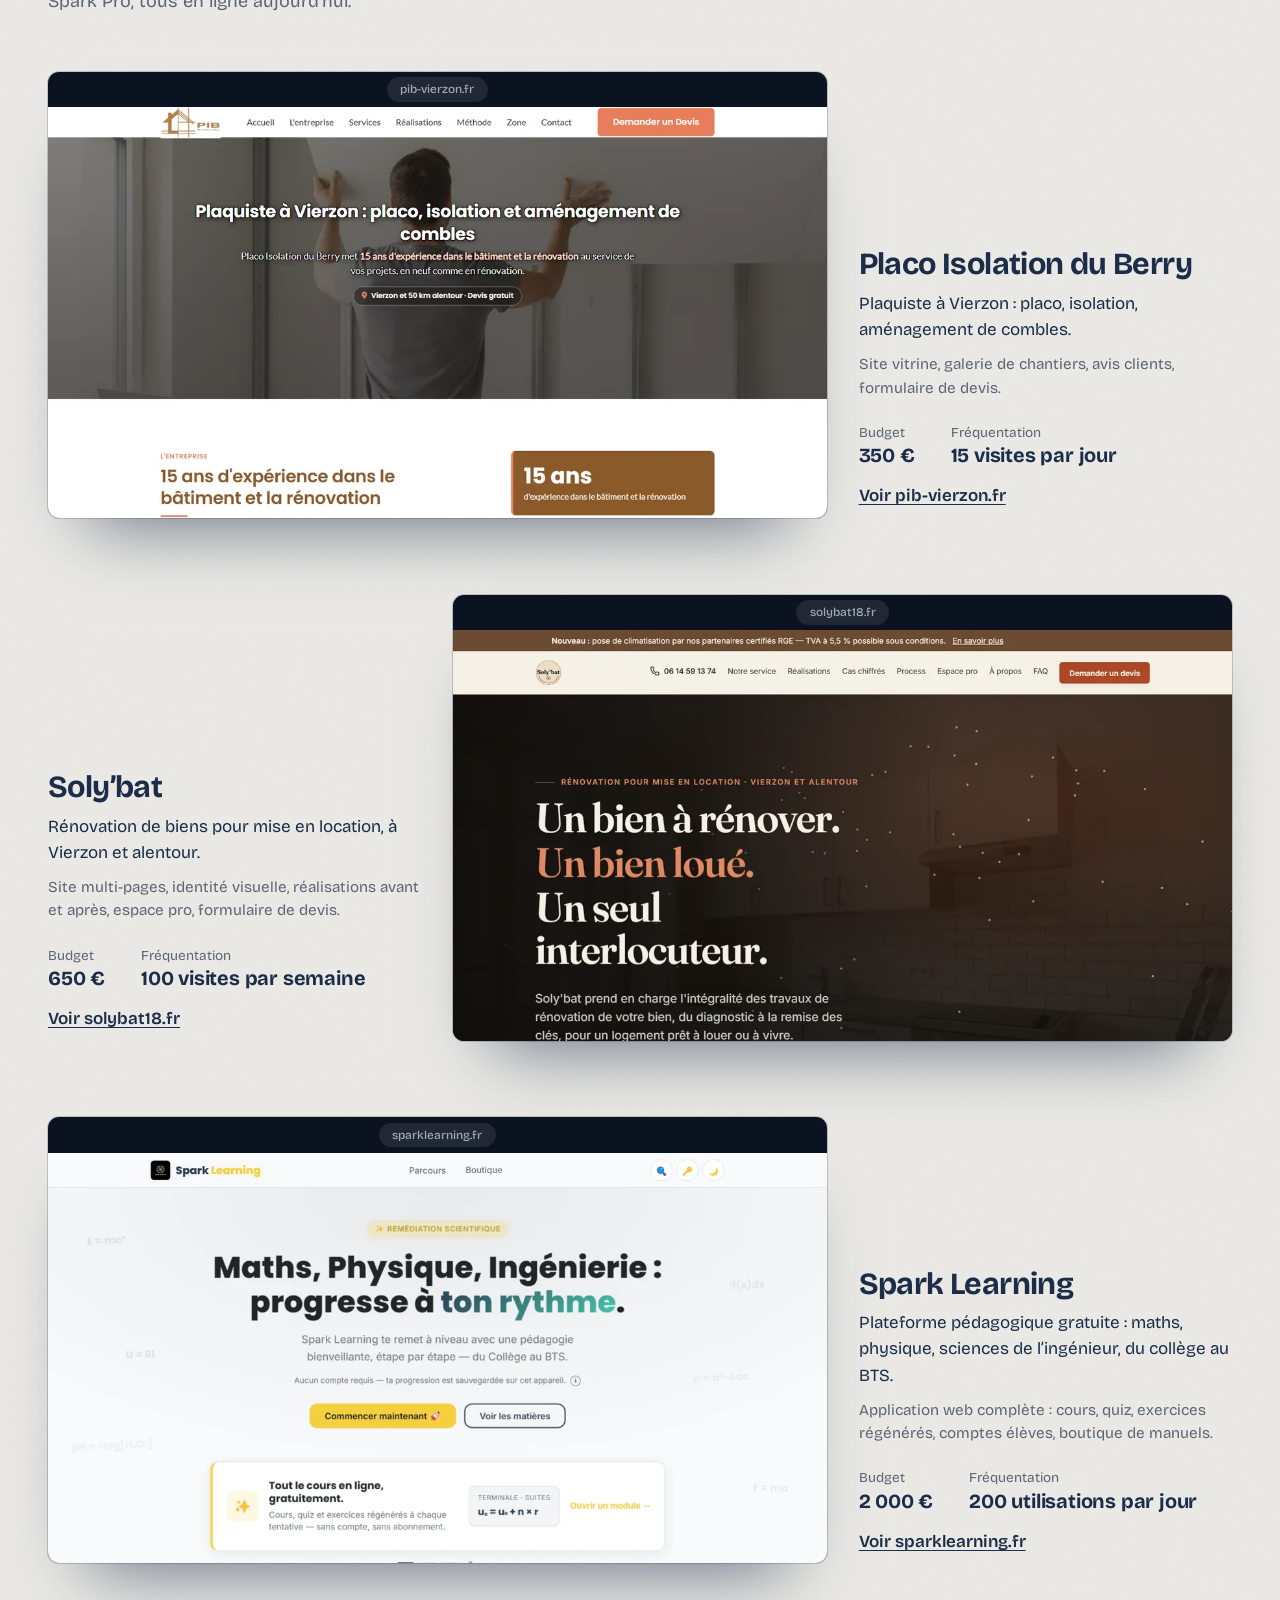
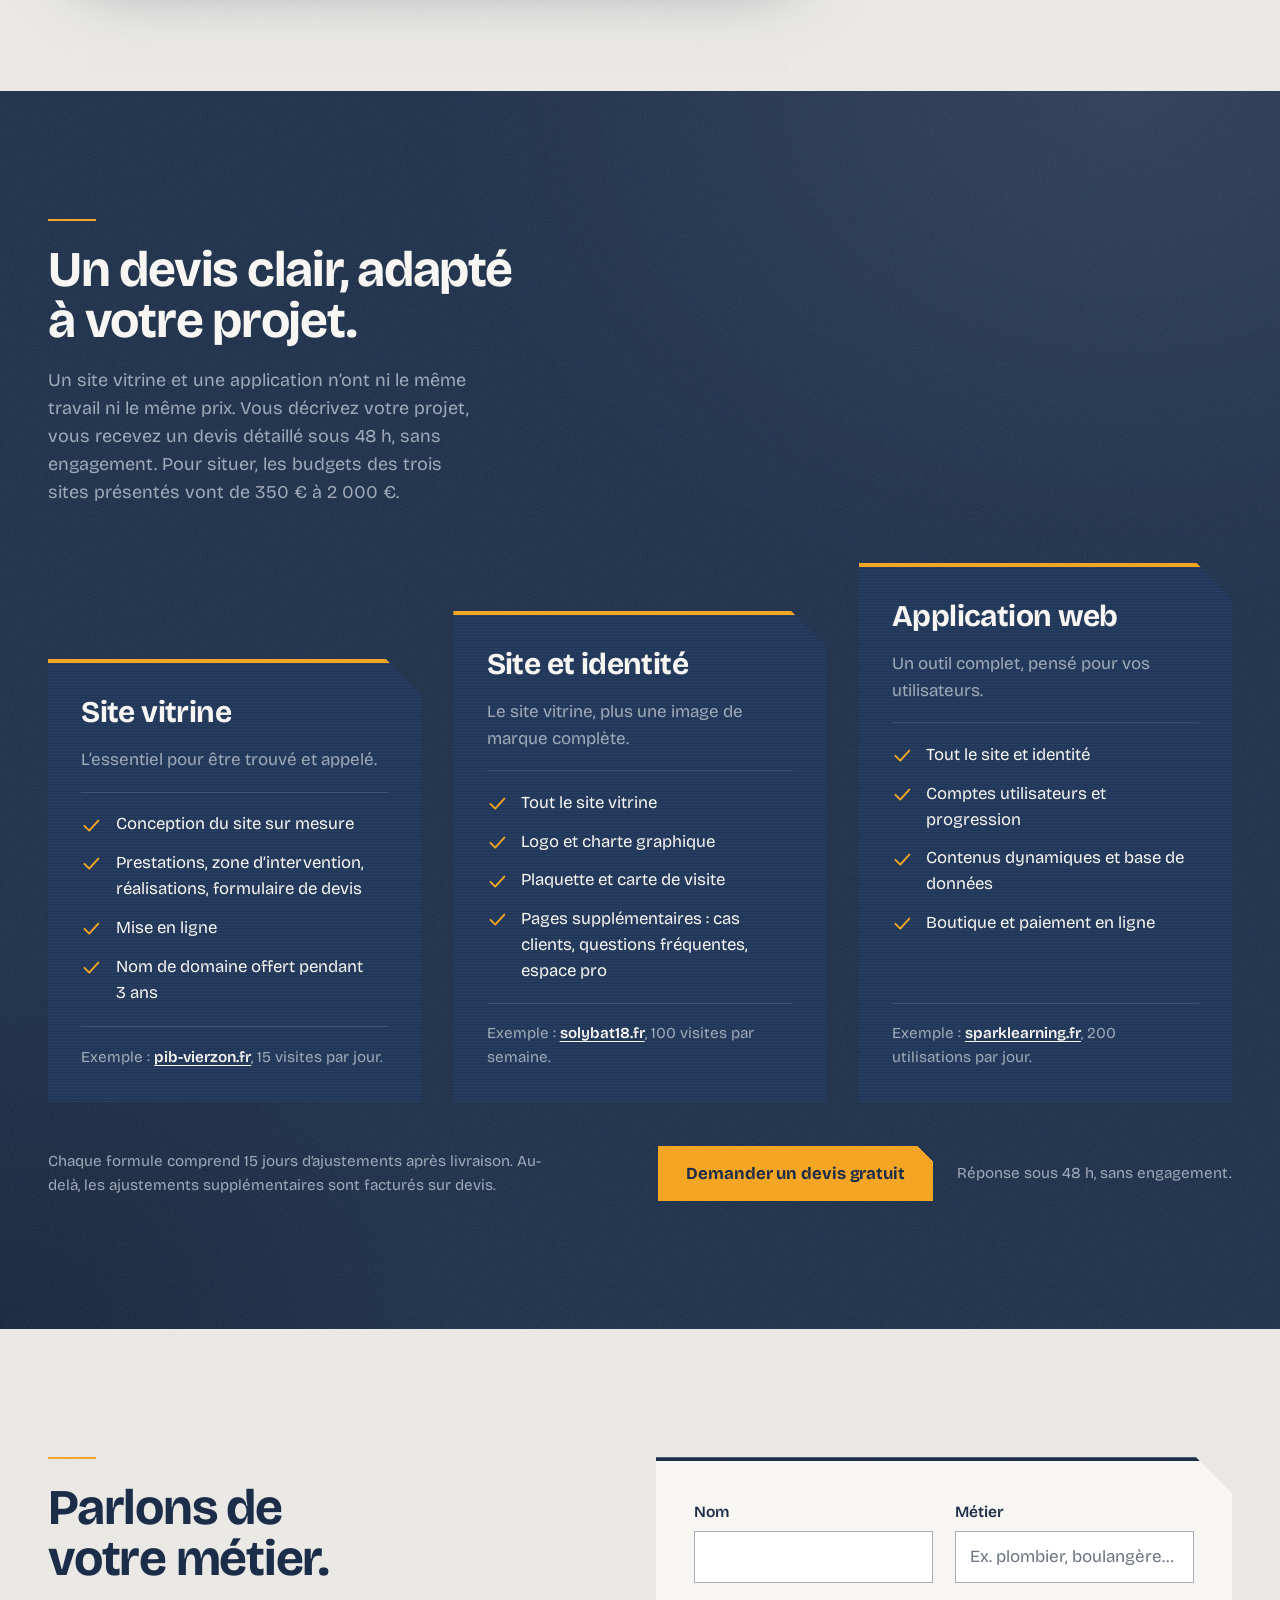
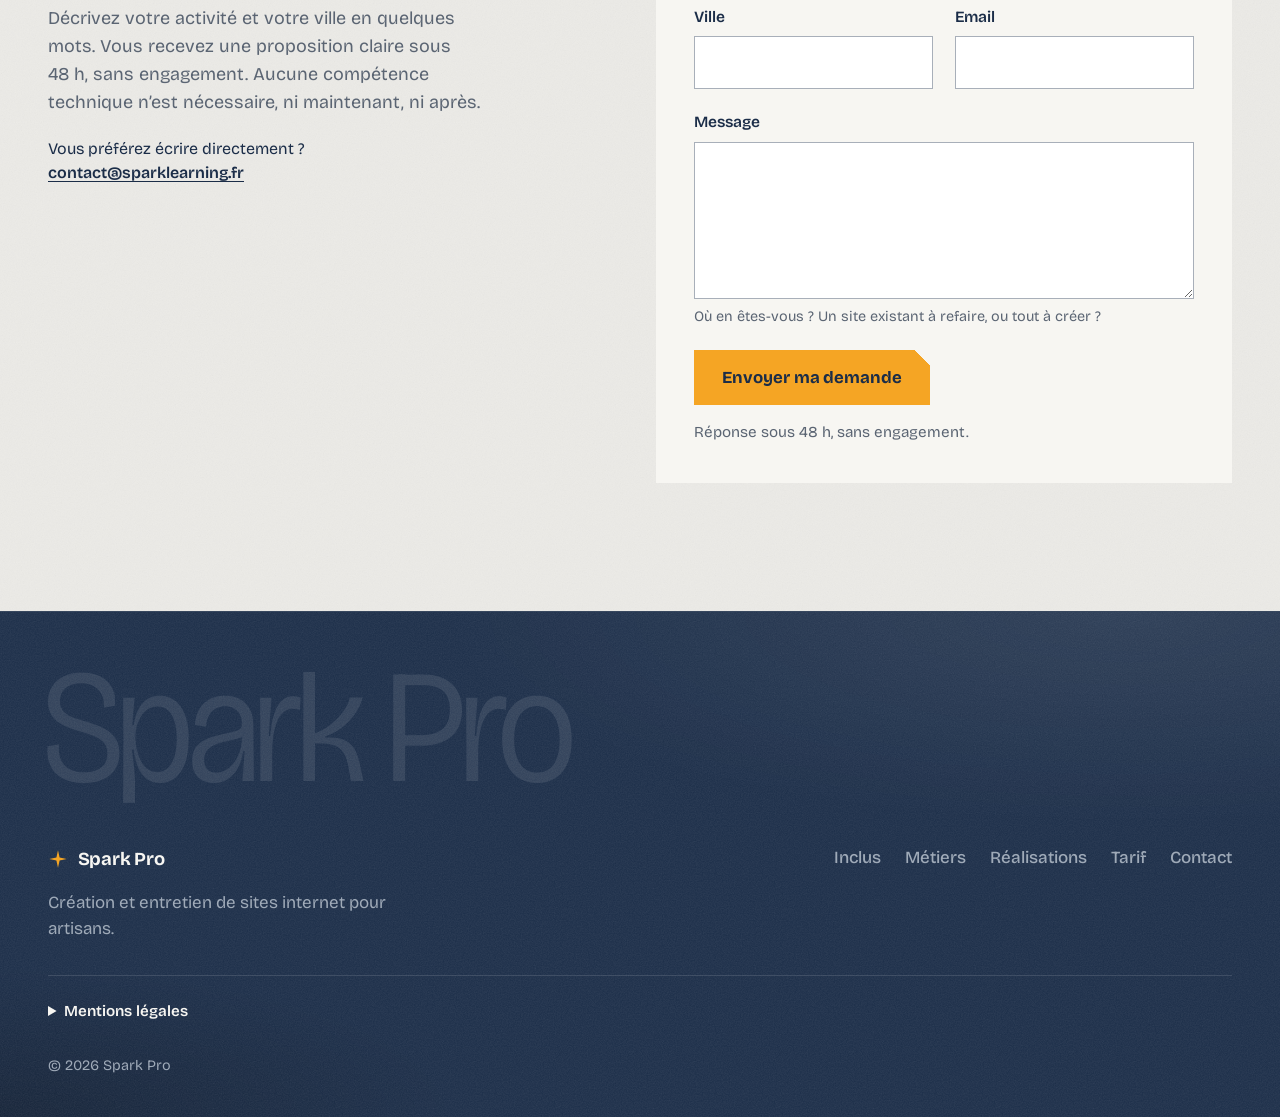
==== commit 4b59b9a0: "Anime la création d'un site brique par brique dans le hero Remplace le téléphone du hero par une maq" ====
--- a/index.html
+++ b/index.html
@@ -70,11 +70,38 @@
           </div>
         </div>
 
-        <figure class="hero-phone">
-          <figcaption class="phone-caption">Le site de Placo Isolation du Berry, plaquiste à Vierzon</figcaption>
-          <div class="phone">
-            <div class="phone-screen">
-              <img src="assets/realisations/pib-mobile.webp" width="500" height="956" alt="Page d’accueil du site pib-vierzon.fr affichée sur un téléphone" decoding="async">
+        <figure class="hero-build">
+          <figcaption class="build-caption">Votre site, monté pièce par pièce&nbsp;: structure, contenu, confiance, mise en ligne.</figcaption>
+          <div class="build" aria-hidden="true">
+            <div class="build-bar">
+              <span class="build-url"><span class="build-dot"></span>votre-metier.fr</span>
+            </div>
+            <div class="build-page">
+              <div class="brick brick-header"><div class="brick-face">
+                <span class="mock-logo">Votre logo</span>
+                <span class="mock-menu"><i></i><i></i><i></i></span>
+              </div></div>
+              <div class="brick brick-photo"><div class="brick-face">
+                <svg class="mock-icon" viewBox="0 0 24 24" focusable="false"><rect x="3" y="4" width="18" height="16" rx="2"/><circle cx="9" cy="10" r="2"/><path d="M21 16l-5-5-7 7-2-2-4 4"/></svg>
+                <span>Vos photos de chantier</span>
+              </div></div>
+              <div class="brick brick-text"><div class="brick-face">
+                <span class="mock-h">Votre métier, votre ville</span>
+                <span class="mock-line"></span>
+                <span class="mock-line mock-line-short"></span>
+              </div></div>
+              <div class="brick brick-avis"><div class="brick-face">
+                <span class="mock-stars">★★★★★</span>
+                <span>Avis clients</span>
+              </div></div>
+              <div class="brick brick-devis"><div class="brick-face">
+                <span>Demander un devis</span>
+              </div></div>
+              <div class="brick brick-contact"><div class="brick-face">
+                <span>Appeler</span>
+                <span>Horaires</span>
+                <span>Adresse</span>
+              </div></div>
             </div>
           </div>
         </figure>
@@ -278,34 +305,38 @@
           <p class="contact-alt">Vous préférez écrire directement&nbsp;? <a href="mailto:contact@sparklearning.fr">contact@sparklearning.fr</a></p>
         </div>
 
-        <form class="contact-form section-body" id="contact-form" action="mailto:contact@sparklearning.fr" method="post" enctype="text/plain" novalidate>
+        <form class="contact-form section-body" id="contact-form" action="https://api.web3forms.com/submit" method="post" novalidate>
+          <input type="hidden" name="access_key" value="e990c358-ae9a-4072-ac24-f239d22aeea8">
+          <input type="hidden" name="subject" value="Nouvelle demande de devis depuis sparkpro.fr">
+          <input type="hidden" name="from_name" value="Site Spark Pro">
+          <input type="checkbox" name="botcheck" class="form-trap" tabindex="-1" autocomplete="off" aria-hidden="true">
           <div class="field-row">
             <div class="field">
               <label for="f-nom">Nom</label>
-              <input id="f-nom" name="Nom" type="text" autocomplete="name" required aria-describedby="e-nom">
+              <input id="f-nom" name="name" type="text" autocomplete="name" required aria-describedby="e-nom">
               <p class="field-error" id="e-nom"></p>
             </div>
             <div class="field">
               <label for="f-metier">Métier</label>
-              <input id="f-metier" name="Métier" type="text" autocomplete="organization-title" placeholder="Ex. plombier, boulangère…" required aria-describedby="e-metier">
+              <input id="f-metier" name="metier" type="text" autocomplete="organization-title" placeholder="Ex. plombier, boulangère…" required aria-describedby="e-metier">
               <p class="field-error" id="e-metier"></p>
             </div>
           </div>
           <div class="field-row">
             <div class="field">
               <label for="f-ville">Ville</label>
-              <input id="f-ville" name="Ville" type="text" autocomplete="address-level2" required aria-describedby="e-ville">
+              <input id="f-ville" name="ville" type="text" autocomplete="address-level2" required aria-describedby="e-ville">
               <p class="field-error" id="e-ville"></p>
             </div>
             <div class="field">
               <label for="f-email">Email</label>
-              <input id="f-email" name="Email" type="email" autocomplete="email" inputmode="email" required aria-describedby="e-email">
+              <input id="f-email" name="email" type="email" autocomplete="email" inputmode="email" required aria-describedby="e-email">
               <p class="field-error" id="e-email"></p>
             </div>
           </div>
           <div class="field">
             <label for="f-message">Message</label>
-            <textarea id="f-message" name="Message" rows="5" required aria-describedby="h-message e-message"></textarea>
+            <textarea id="f-message" name="message" rows="5" required aria-describedby="h-message e-message"></textarea>
             <p class="field-hint" id="h-message">Où en êtes-vous&nbsp;? Un site existant à refaire, ou tout à créer&nbsp;?</p>
             <p class="field-error" id="e-message"></p>
           </div>
@@ -315,7 +346,7 @@
             <p class="cta-note">Réponse sous 48&nbsp;h, sans engagement.</p>
           </div>
 
-          <p class="form-status" id="form-status" role="status" aria-live="polite"></p>
+          <p class="form-status" id="form-status" role="status" aria-live="polite" tabindex="-1"></p>
         </form>
       </div>
     </section>
@@ -348,9 +379,9 @@
       <details class="legal">
         <summary>Mentions légales</summary>
         <div class="legal-body">
-          <p><strong>Éditeur du site</strong><br>Spark Pro, [forme juridique], [adresse complète].<br>SIRET [numéro]. Directeur de la publication&nbsp;: [nom].<br>Contact&nbsp;: <a href="mailto:contact@sparklearning.fr">contact@sparklearning.fr</a></p>
+          <p><strong>Éditeur du site</strong><br>Spark Pro est une marque de Dylan Pimont, entrepreneur individuel (EI), nom commercial Spark Learning.<br>47 rue Vivienne, 75002 Paris.<br>SIREN 108&nbsp;851&nbsp;817, SIRET 108&nbsp;851&nbsp;817&nbsp;00016.<br>Directeur de la publication&nbsp;: Dylan Pimont.<br>Contact&nbsp;: <a href="mailto:contact@sparklearning.fr">contact@sparklearning.fr</a></p>
           <p><strong>Hébergement</strong><br>GitHub, Inc., 88 Colin P. Kelly Jr. Street, San Francisco, CA 94107, États-Unis.</p>
-          <p><strong>Données personnelles</strong><br>Le formulaire de contact ouvre votre messagerie&nbsp;: aucune donnée n’est stockée sur ce site. Les informations transmises par email servent uniquement à répondre à votre demande.</p>
+          <p><strong>Données personnelles</strong><br>Les informations saisies dans le formulaire de contact sont transmises par email via le service Web3Forms. Elles servent uniquement à répondre à votre demande et ne sont ni revendues ni utilisées à des fins publicitaires. Pour les consulter ou les faire supprimer, écrivez à <a href="mailto:contact@sparklearning.fr">contact@sparklearning.fr</a>.</p>
         </div>
       </details>
 
--- a/css/style.css
+++ b/css/style.css
@@ -357,55 +357,187 @@
   line-height: 1.4;
 }
 
-/* Maquette de téléphone : exemple de site livré, posée à droite du hero et débordant en bas */
-.hero-phone {
+/* Maquette « chantier » : un site d'artisan qui se monte pièce par pièce,
+   posée à droite du hero et débordant en bas. Fenêtre de navigateur, page claire,
+   six briques chanfreinées (en-tête, photos, texte, avis, devis, contact). */
+.hero-build {
   position: absolute;
   right: max(var(--gutter), calc((100% - var(--wrap)) / 2));
   bottom: -4.5rem;
-  width: 17rem;
+  width: 23rem;
   display: grid;
   gap: 0.9rem;
   z-index: 2;
 }
-.phone-caption {
+.build-caption {
+  justify-self: end;
+  max-width: 34ch;
   font-size: 0.85rem;
   color: var(--acier);
   text-align: right;
-}
-.phone {
-  position: relative;
-  padding: 0.55rem;
+  text-wrap: balance;
+}
+.build {
+  overflow: hidden;
   background: #0B1220;
-  border-radius: 2.5rem;
+  border-radius: 0.7rem;
   box-shadow:
     0 50px 80px -30px rgba(0, 0, 0, 0.75),
-    0 0 0 1px rgba(255, 255, 255, 0.16),
-    inset 0 0 0 1px rgba(255, 255, 255, 0.06);
-}
-.phone::before { /* îlot caméra */
+    0 0 0 1px rgba(255, 255, 255, 0.16);
+}
+.build-bar {
+  display: flex;
+  align-items: center;
+  justify-content: center;
+  height: 2.2rem;
+  padding: 0 1rem;
+}
+.build-url { /* adresse « en ligne » : allumée par défaut, éteinte sous html.js jusqu'à la fin de l'animation */
+  display: inline-flex;
+  align-items: center;
+  gap: 0.45rem;
+  padding: 0.2rem 0.85rem;
+  font-size: 0.74rem;
+  font-weight: 500;
+  color: var(--blanc);
+  background: rgba(255, 255, 255, 0.09);
+  border-radius: 999px;
+}
+.build-dot {
+  width: 0.5rem;
+  height: 0.5rem;
+  border-radius: 50%;
+  background: var(--ambre);
+  box-shadow: 0 0 8px rgba(245, 165, 36, 0.9);
+}
+.build-page {
+  --brick-cut: 0.55rem;
+  display: grid;
+  grid-template-columns: 1fr 1fr;
+  gap: 0.6rem;
+  padding: 0.6rem;
+  overflow: hidden; /* les briques tombent depuis le haut de la fenêtre */
+  background: var(--blanc);
+}
+.brick {
+  grid-column: 1 / -1;
+  filter: drop-shadow(0 6px 10px rgba(27, 45, 72, 0.2));
+}
+.brick-avis, .brick-devis { grid-column: span 1; }
+.brick-face {
+  display: flex;
+  align-items: center;
+  gap: 0.5rem;
+  min-height: 2.4rem;
+  padding: 0.6rem 0.8rem;
+  font-size: 0.74rem;
+  font-weight: 600;
+  line-height: 1.2;
+  clip-path: polygon(0 0, calc(100% - var(--brick-cut)) 0, 100% var(--brick-cut), 100% 100%, 0 100%);
+}
+.brick-header .brick-face {
+  justify-content: space-between;
+  background: var(--bleu);
+  color: var(--blanc);
+}
+.mock-logo {
+  display: inline-flex;
+  align-items: center;
+  gap: 0.4rem;
+  font-weight: 800;
+}
+.mock-logo::before {
   content: "";
-  position: absolute;
-  top: 1rem;
-  left: 50%;
-  z-index: 2;
-  width: 5.25rem;
-  height: 1.3rem;
-  translate: -50% 0;
-  background: #0B1220;
-  border-radius: 1rem;
-}
-.phone-screen {
-  aspect-ratio: 9 / 17.5;
-  overflow: hidden;
-  border-radius: 2rem;
+  width: 0.6rem;
+  height: 0.6rem;
+  background: var(--ambre);
+  clip-path: polygon(50% 0, 62% 38%, 100% 50%, 62% 62%, 50% 100%, 38% 62%, 0 50%, 38% 38%);
+}
+.mock-menu {
+  display: grid;
+  gap: 3px;
+}
+.mock-menu i {
+  display: block;
+  width: 0.9rem;
+  height: 2px;
+  background: var(--blanc);
+}
+.brick-photo .brick-face {
+  flex-direction: column;
+  justify-content: center;
+  gap: 0.35rem;
+  min-height: 5.4rem;
+  background:
+    linear-gradient(160deg, rgba(255, 255, 255, 0.08), transparent 55%),
+    linear-gradient(135deg, var(--bleu-2), #3A5680);
+  color: var(--acier);
+  font-weight: 500;
+}
+.mock-icon {
+  width: 1.5rem;
+  height: 1.5rem;
+  fill: none;
+  stroke: var(--ambre);
+  stroke-width: 1.6;
+  stroke-linecap: round;
+  stroke-linejoin: round;
+}
+.brick-text .brick-face {
+  flex-direction: column;
+  align-items: flex-start;
+  gap: 0.4rem;
+  padding-block: 0.75rem;
+  background: var(--platre-2);
+  color: var(--bleu);
+}
+.mock-h {
+  font-size: 0.95rem;
+  font-weight: 800;
+  letter-spacing: -0.01em;
+}
+.mock-line {
+  width: 100%;
+  height: 0.3rem;
+  border-radius: 2px;
+  background: rgba(27, 45, 72, 0.16);
+}
+.mock-line-short { width: 62%; }
+.brick-avis .brick-face {
+  flex-direction: column;
+  align-items: flex-start;
+  gap: 0.2rem;
   background: #FFFFFF;
-}
-.phone-screen img {
-  display: block;
-  width: 100%;
-  height: 100%;
-  object-fit: cover;
-  object-position: top;
+  color: var(--bleu);
+  box-shadow: inset 0 0 0 1px var(--rule-dark);
+}
+.mock-stars {
+  font-size: 0.8rem;
+  letter-spacing: 0.08em;
+  color: var(--ambre);
+}
+.brick-devis .brick-face {
+  justify-content: center;
+  text-align: center;
+  background: linear-gradient(45deg, var(--ambre), var(--ambre-2));
+  color: var(--bleu);
+  font-weight: 700;
+}
+.brick-contact .brick-face {
+  justify-content: space-between;
+  background: var(--bleu);
+  color: var(--blanc);
+  font-weight: 500;
+}
+.brick-contact .brick-face span::before {
+  content: "";
+  display: inline-block;
+  width: 0.35rem;
+  height: 0.35rem;
+  margin-right: 0.35rem;
+  vertical-align: middle;
+  border-radius: 50%;
+  background: var(--ambre);
 }
 
 /* ---------- Sections ---------- */
@@ -791,6 +923,15 @@
   border-left: 3px solid var(--ambre);
 }
 .form-status:empty { display: none; }
+.form-status.is-error {
+  color: var(--erreur);
+  border-left-color: var(--erreur);
+  background: rgba(180, 35, 24, 0.06);
+}
+.form-status:focus { outline: none; }
+.btn:disabled { cursor: progress; opacity: 0.7; }
+/* Piège à robots Web3Forms : invisible pour les humains */
+.form-trap { position: absolute; left: -9999px; width: 1px; height: 1px; opacity: 0; }
 
 /* ---------- Pied de page ---------- */
 .site-footer {
@@ -862,12 +1003,16 @@
 /* ---------- Animation d'arrivée (la seule de la page) ----------
    État initial masqué uniquement si JS est présent ; sinon tout est visible.
    L'étincelle traverse le hero, laisse un filet derrière elle et révèle le titre,
-   puis le texte et la maquette prennent place. */
+   puis le texte prend place et la maquette se monte brique par brique :
+   en-tête, photos, texte, avis, devis, contact, puis l'adresse s'allume. */
 html.js .line-inner { transform: translateY(112%); }
 html.js .hero-rule-bar { transform: scaleX(0); }
 html.js .spark { left: 0; opacity: 0; }
 html.js .hero-aside { opacity: 0; transform: translateY(14px); }
-html.js .hero-phone { opacity: 0; transform: translateY(28px); }
+html.js .hero-build { opacity: 0; transform: translateY(28px); }
+html.js .brick { opacity: 0; transform: translateY(-18rem); }
+html.js .build-url { color: var(--acier); }
+html.js .build-dot { background: var(--acier-2); box-shadow: none; }
 
 html.play .line-inner { animation: rise 0.85s var(--ease-out) forwards; }
 html.play .line:nth-child(1) .line-inner { animation-delay: 0.15s; }
@@ -880,7 +1025,16 @@
     flare 0.55s ease-out 1.1s forwards;
 }
 html.play .hero-aside { animation: settle 0.7s var(--ease-out) 0.95s forwards; }
-html.play .hero-phone { animation: settle 0.9s var(--ease-out) 1.15s forwards; }
+html.play .hero-build { animation: settle 0.7s var(--ease-out) 0.6s forwards; }
+html.play .brick { animation: drop 0.7s linear forwards; }
+html.play .brick:nth-child(1) { animation-delay: 1s; }
+html.play .brick:nth-child(2) { animation-delay: 1.3s; }
+html.play .brick:nth-child(3) { animation-delay: 1.6s; }
+html.play .brick:nth-child(4) { animation-delay: 1.9s; }
+html.play .brick:nth-child(5) { animation-delay: 2.1s; }
+html.play .brick:nth-child(6) { animation-delay: 2.4s; }
+html.play .build-dot { animation: online 0.5s ease-out 3.2s forwards; }
+html.play .build-url { animation: online-text 0.5s ease-out 3.2s forwards; }
 
 @keyframes rise { to { transform: translateY(0); } }
 @keyframes draw { to { transform: scaleX(1); } }
@@ -894,13 +1048,29 @@
   100% { scale: 1; }
 }
 @keyframes settle { to { opacity: 1; transform: translateY(0); } }
+/* Chute accélérée, deux rebonds de plus en plus courts, puis repos */
+@keyframes drop {
+  0% { opacity: 0; transform: translateY(-18rem); animation-timing-function: cubic-bezier(0.5, 0, 1, 0.5); }
+  8% { opacity: 1; }
+  52% { transform: translateY(0); animation-timing-function: ease-out; }
+  70% { transform: translateY(-0.7rem); animation-timing-function: ease-in; }
+  84% { transform: translateY(0); animation-timing-function: ease-out; }
+  93% { transform: translateY(-0.2rem); animation-timing-function: ease-in; }
+  100% { opacity: 1; transform: translateY(0); }
+}
+@keyframes online {
+  40% { scale: 1.6; }
+  100% { background: var(--ambre); box-shadow: 0 0 8px rgba(245, 165, 36, 0.9); }
+}
+@keyframes online-text { to { color: var(--blanc); } }
 
 @media (prefers-reduced-motion: reduce) {
   html { scroll-behavior: auto; }
   html.js .line-inner,
   html.js .hero-rule-bar,
   html.js .hero-aside,
-  html.js .hero-phone {
+  html.js .hero-build,
+  html.js .brick {
     transform: none;
     opacity: 1;
     animation: none;
@@ -910,15 +1080,23 @@
     opacity: 1;
     animation: none;
   }
+  html.js .build-dot {
+    animation: none;
+    background: var(--ambre);
+    box-shadow: 0 0 8px rgba(245, 165, 36, 0.9);
+  }
+  html.js .build-url {
+    animation: none;
+    color: var(--blanc);
+  }
   *, *::before, *::after { transition-duration: 0s !important; }
 }
 
 /* ---------- Responsive ---------- */
 @media (max-width: 75rem) {
   .hero-aside { grid-column: 4 / span 5; }
-  .hero-phone { width: 13.5rem; }
-  .phone { border-radius: 2rem; }
-  .phone-screen { border-radius: 1.6rem; }
+  .hero-build { width: 18rem; }
+  .brick-face { font-size: 0.7rem; }
 }
 
 @media (max-width: 56rem) {
@@ -956,18 +1134,17 @@
 
   .hero-rule { grid-column: 1 / -1; }
   .hero-aside { grid-column: 1 / -1; }
-  .hero-phone {
+  .hero-build {
     position: static;
     grid-column: 1 / -1;
-    width: 15rem;
+    width: min(100%, 22rem);
     margin-top: 0.5rem;
   }
-  .phone-caption {
+  .build-caption {
     order: 2;
+    justify-self: start;
     text-align: left;
   }
-  .phone { border-radius: 2.2rem; }
-  .phone-screen { border-radius: 1.75rem; }
 
   .section-grid { row-gap: 2.25rem; }
   .section-head,
@@ -1005,3 +1182,12 @@
   .field-row { grid-template-columns: 1fr; }
   :root { --cut: 1.5rem; }
 }
+
+/* ---------- Page 404 ---------- */
+.nf-code {
+  grid-column: 1 / -1;
+  margin-bottom: -1rem;
+  font-size: 1.1rem;
+  font-weight: 700;
+  color: var(--ambre);
+}
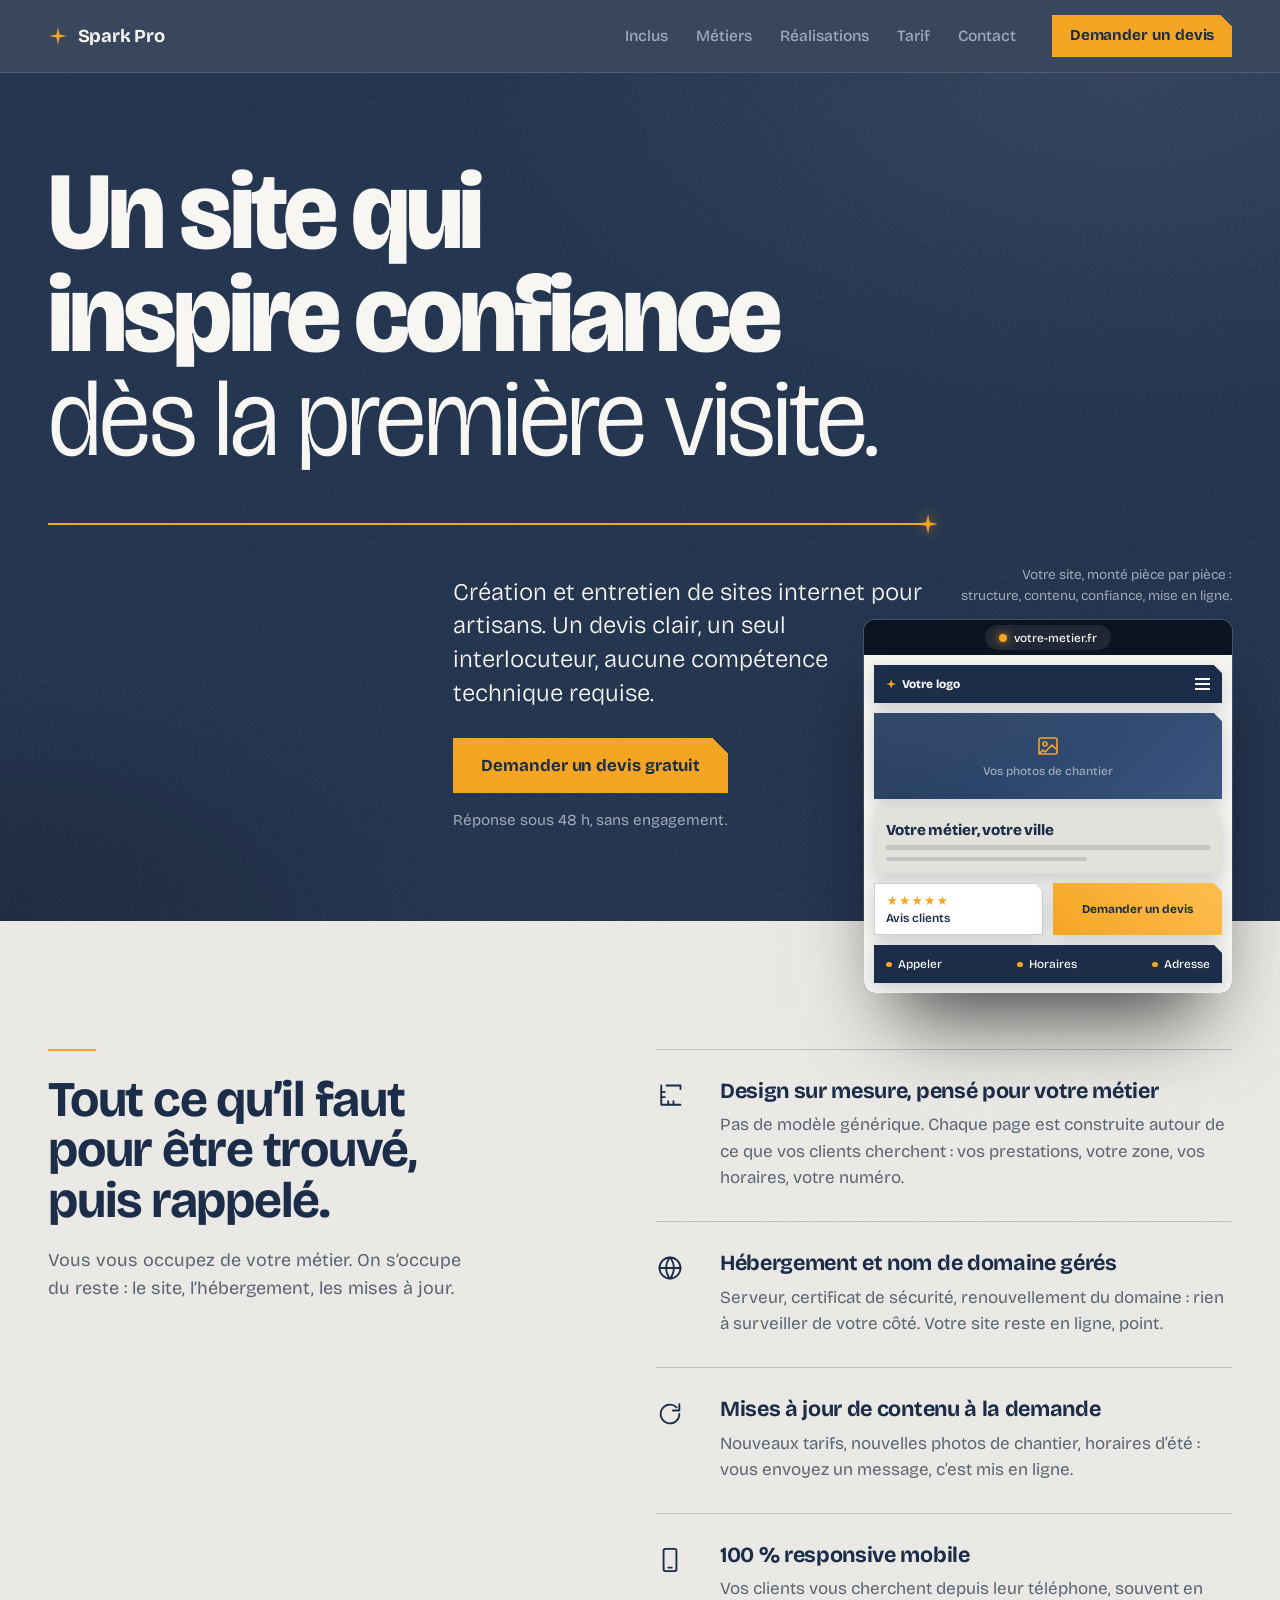
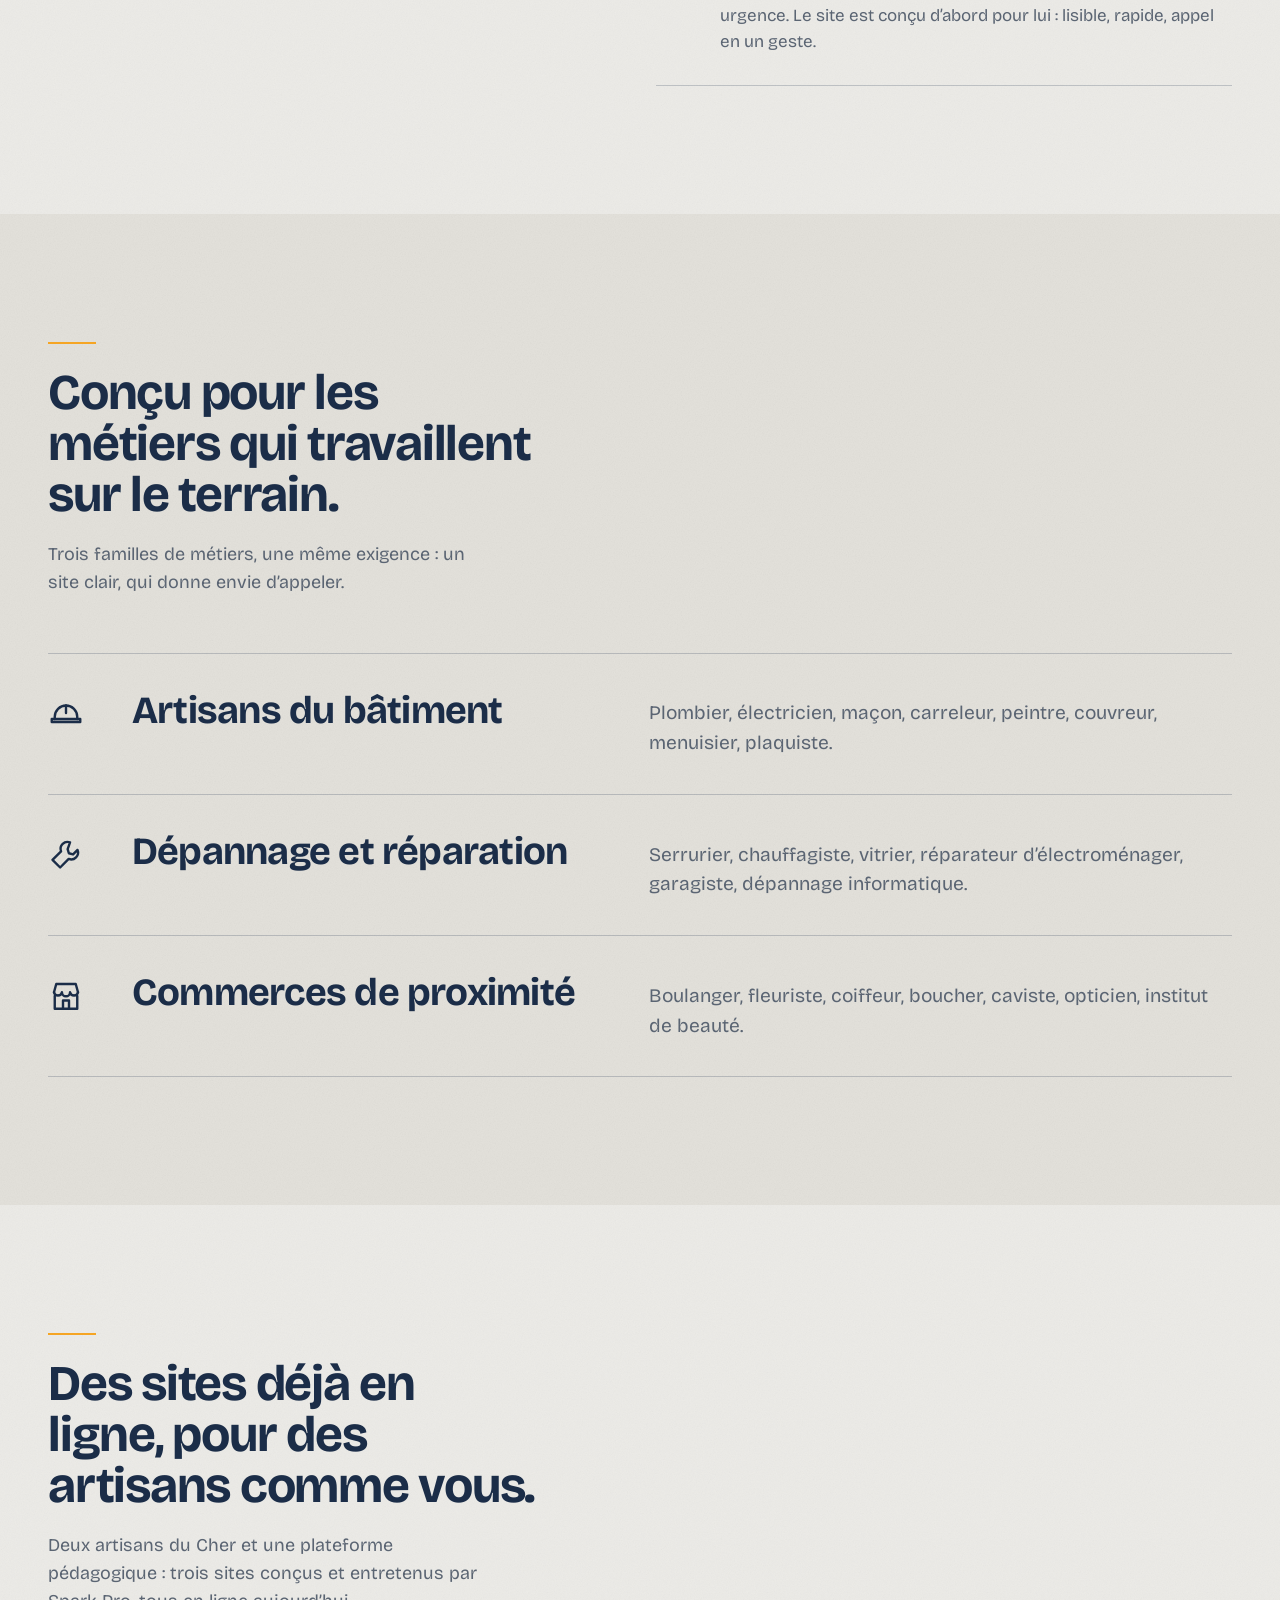
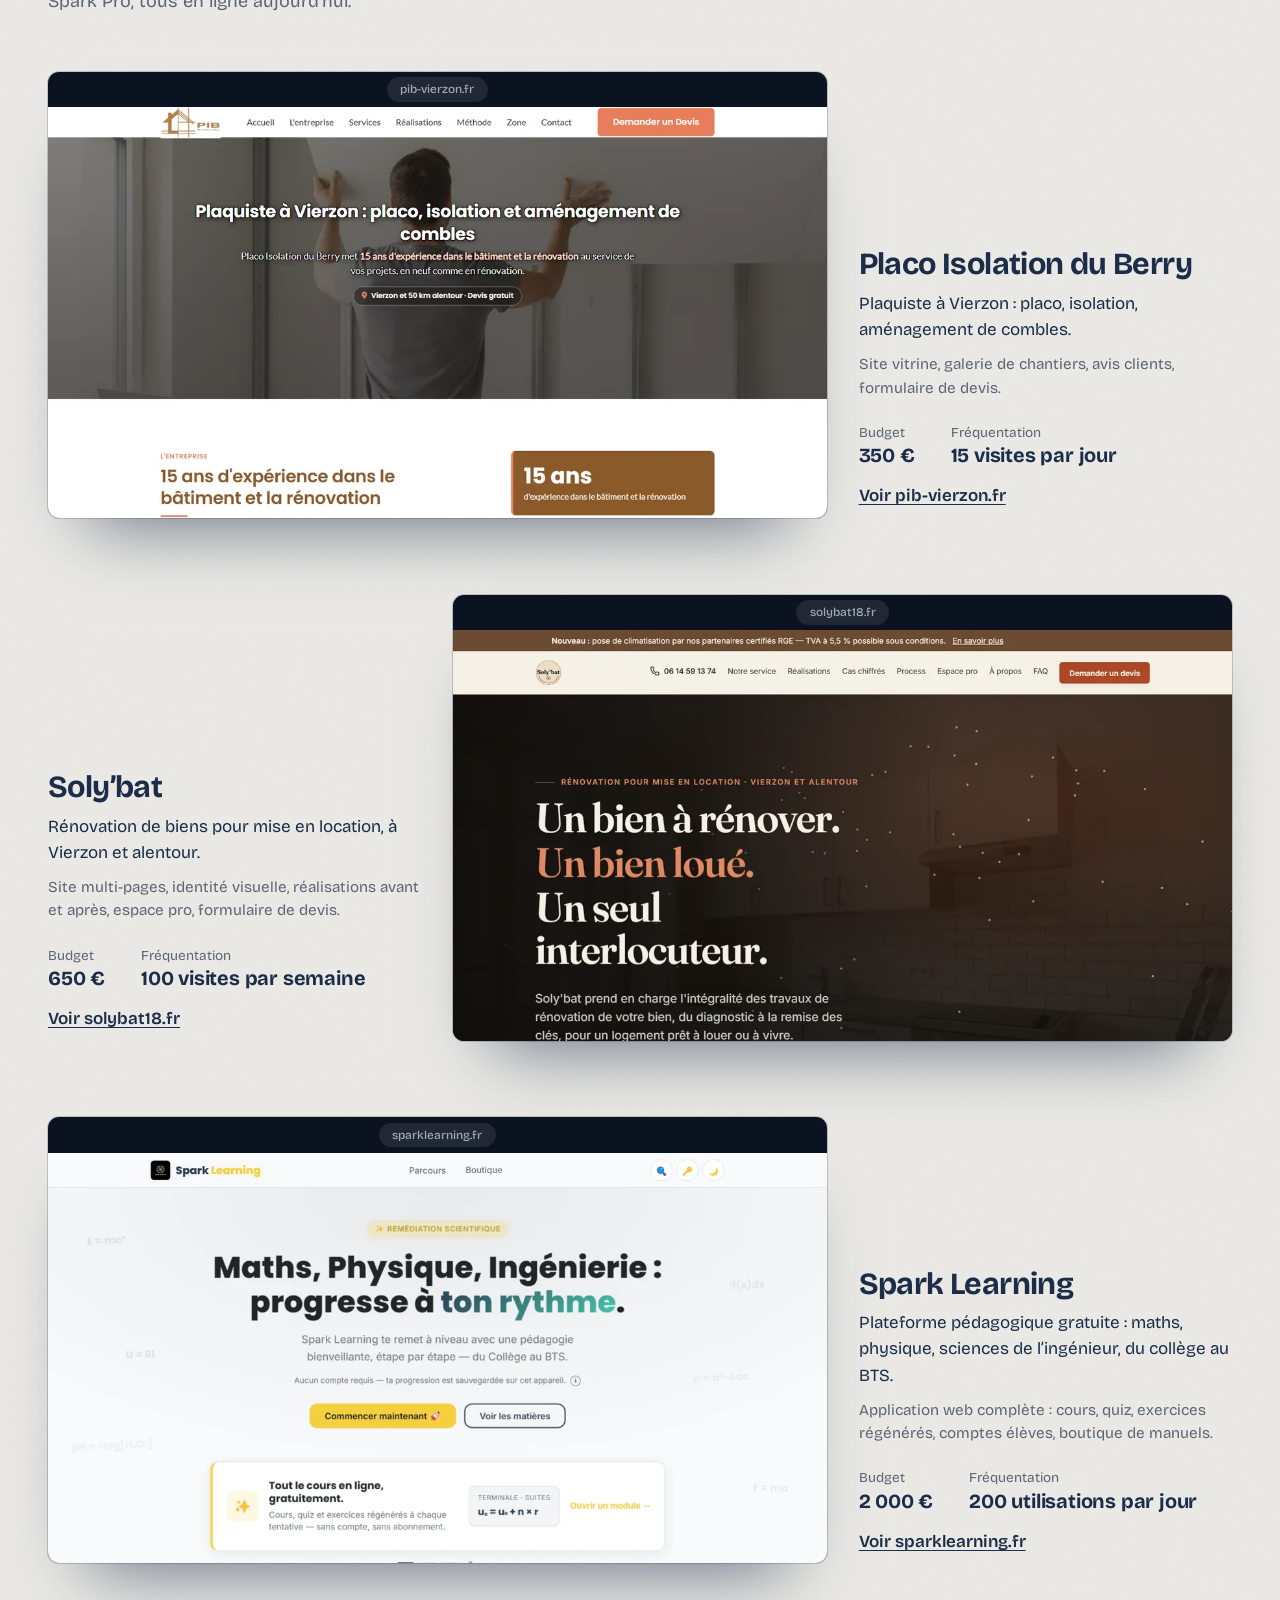
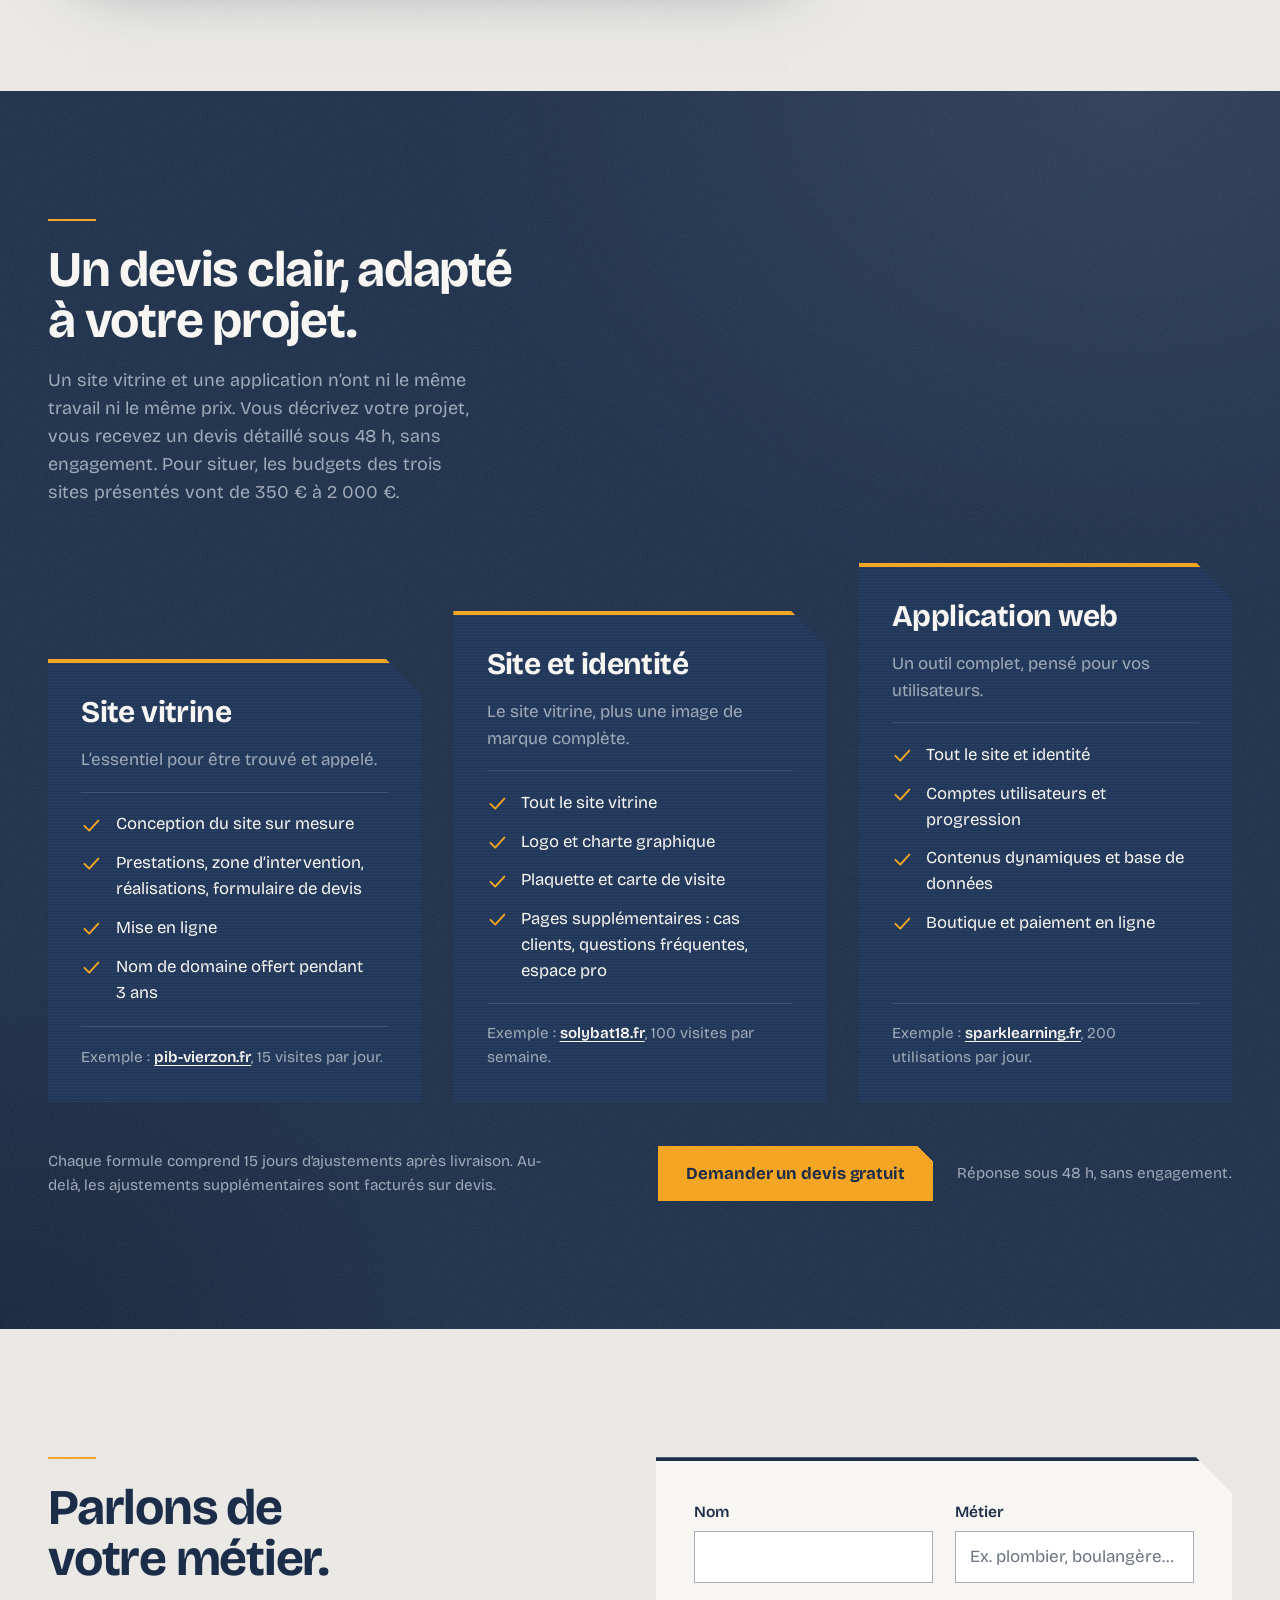
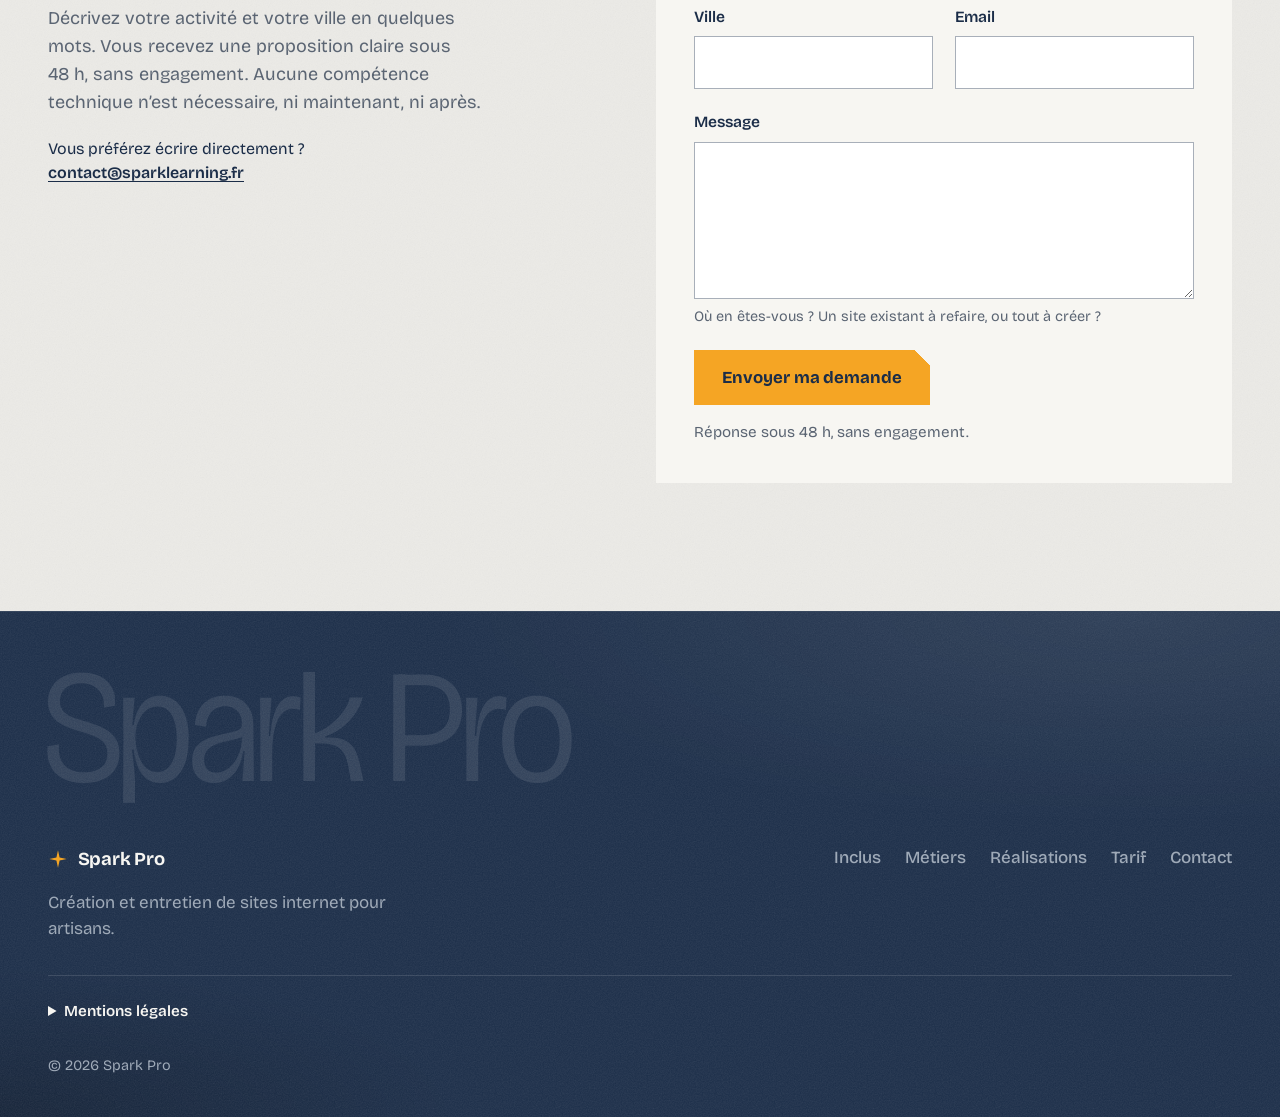
==== commit 85922ae0: "Optimise le montage de la maquette pour le téléphone Sur téléphone la maquette est sous le pli au ch" ====
--- a/index.html
+++ b/index.html
@@ -77,31 +77,31 @@
               <span class="build-url"><span class="build-dot"></span>votre-metier.fr</span>
             </div>
             <div class="build-page">
-              <div class="brick brick-header"><div class="brick-face">
+              <div class="brick brick-header"><div class="brick-drop"><div class="brick-face">
                 <span class="mock-logo">Votre logo</span>
                 <span class="mock-menu"><i></i><i></i><i></i></span>
-              </div></div>
-              <div class="brick brick-photo"><div class="brick-face">
+              </div></div></div>
+              <div class="brick brick-photo"><div class="brick-drop"><div class="brick-face">
                 <svg class="mock-icon" viewBox="0 0 24 24" focusable="false"><rect x="3" y="4" width="18" height="16" rx="2"/><circle cx="9" cy="10" r="2"/><path d="M21 16l-5-5-7 7-2-2-4 4"/></svg>
                 <span>Vos photos de chantier</span>
-              </div></div>
-              <div class="brick brick-text"><div class="brick-face">
+              </div></div></div>
+              <div class="brick brick-text"><div class="brick-drop"><div class="brick-face">
                 <span class="mock-h">Votre métier, votre ville</span>
                 <span class="mock-line"></span>
                 <span class="mock-line mock-line-short"></span>
-              </div></div>
-              <div class="brick brick-avis"><div class="brick-face">
+              </div></div></div>
+              <div class="brick brick-avis"><div class="brick-drop"><div class="brick-face">
                 <span class="mock-stars">★★★★★</span>
                 <span>Avis clients</span>
-              </div></div>
-              <div class="brick brick-devis"><div class="brick-face">
+              </div></div></div>
+              <div class="brick brick-devis"><div class="brick-drop"><div class="brick-face">
                 <span>Demander un devis</span>
-              </div></div>
-              <div class="brick brick-contact"><div class="brick-face">
+              </div></div></div>
+              <div class="brick brick-contact"><div class="brick-drop"><div class="brick-face">
                 <span>Appeler</span>
                 <span>Horaires</span>
                 <span>Adresse</span>
-              </div></div>
+              </div></div></div>
             </div>
           </div>
         </figure>
--- a/css/style.css
+++ b/css/style.css
@@ -420,11 +420,24 @@
   background: var(--blanc);
 }
 .brick {
+  position: relative;
   grid-column: 1 / -1;
+}
+.brick-avis, .brick-devis { grid-column: span 1; }
+.brick::before { /* emplacement en pointillés : le plan du chantier, recouvert quand la brique se pose */
+  content: "";
+  position: absolute;
+  inset: 0;
+  border: 1.5px dashed rgba(27, 45, 72, 0.28);
+  clip-path: polygon(0 0, calc(100% - var(--brick-cut)) 0, 100% var(--brick-cut), 100% 100%, 0 100%);
+}
+.brick-drop {
+  position: relative;
+  height: 100%;
   filter: drop-shadow(0 6px 10px rgba(27, 45, 72, 0.2));
 }
-.brick-avis, .brick-devis { grid-column: span 1; }
 .brick-face {
+  height: 100%;
   display: flex;
   align-items: center;
   gap: 0.5rem;
@@ -1003,14 +1016,14 @@
 /* ---------- Animation d'arrivée (la seule de la page) ----------
    État initial masqué uniquement si JS est présent ; sinon tout est visible.
    L'étincelle traverse le hero, laisse un filet derrière elle et révèle le titre,
-   puis le texte prend place et la maquette se monte brique par brique :
-   en-tête, photos, texte, avis, devis, contact, puis l'adresse s'allume. */
+   puis le texte prend place. La maquette se monte brique par brique dès qu'elle est
+   visible (html.build) : en-tête, photos, texte, avis, devis, contact, puis l'adresse s'allume. */
 html.js .line-inner { transform: translateY(112%); }
 html.js .hero-rule-bar { transform: scaleX(0); }
 html.js .spark { left: 0; opacity: 0; }
 html.js .hero-aside { opacity: 0; transform: translateY(14px); }
 html.js .hero-build { opacity: 0; transform: translateY(28px); }
-html.js .brick { opacity: 0; transform: translateY(-18rem); }
+html.js .brick-drop { opacity: 0; transform: translateY(-18rem); }
 html.js .build-url { color: var(--acier); }
 html.js .build-dot { background: var(--acier-2); box-shadow: none; }
 
@@ -1026,15 +1039,15 @@
 }
 html.play .hero-aside { animation: settle 0.7s var(--ease-out) 0.95s forwards; }
 html.play .hero-build { animation: settle 0.7s var(--ease-out) 0.6s forwards; }
-html.play .brick { animation: drop 0.7s linear forwards; }
-html.play .brick:nth-child(1) { animation-delay: 1s; }
-html.play .brick:nth-child(2) { animation-delay: 1.3s; }
-html.play .brick:nth-child(3) { animation-delay: 1.6s; }
-html.play .brick:nth-child(4) { animation-delay: 1.9s; }
-html.play .brick:nth-child(5) { animation-delay: 2.1s; }
-html.play .brick:nth-child(6) { animation-delay: 2.4s; }
-html.play .build-dot { animation: online 0.5s ease-out 3.2s forwards; }
-html.play .build-url { animation: online-text 0.5s ease-out 3.2s forwards; }
+/* Montage : html.build est posé par le script quand la maquette est visible */
+html.build .brick-drop { animation: drop 0.7s linear forwards; }
+html.build .brick:nth-child(2) .brick-drop { animation-delay: 0.3s; }
+html.build .brick:nth-child(3) .brick-drop { animation-delay: 0.6s; }
+html.build .brick:nth-child(4) .brick-drop { animation-delay: 0.9s; }
+html.build .brick:nth-child(5) .brick-drop { animation-delay: 1.1s; }
+html.build .brick:nth-child(6) .brick-drop { animation-delay: 1.4s; }
+html.build .build-dot { animation: online 0.5s ease-out 2.2s forwards; }
+html.build .build-url { animation: online-text 0.5s ease-out 2.2s forwards; }
 
 @keyframes rise { to { transform: translateY(0); } }
 @keyframes draw { to { transform: scaleX(1); } }
@@ -1070,7 +1083,7 @@
   html.js .hero-rule-bar,
   html.js .hero-aside,
   html.js .hero-build,
-  html.js .brick {
+  html.js .brick-drop {
     transform: none;
     opacity: 1;
     animation: none;
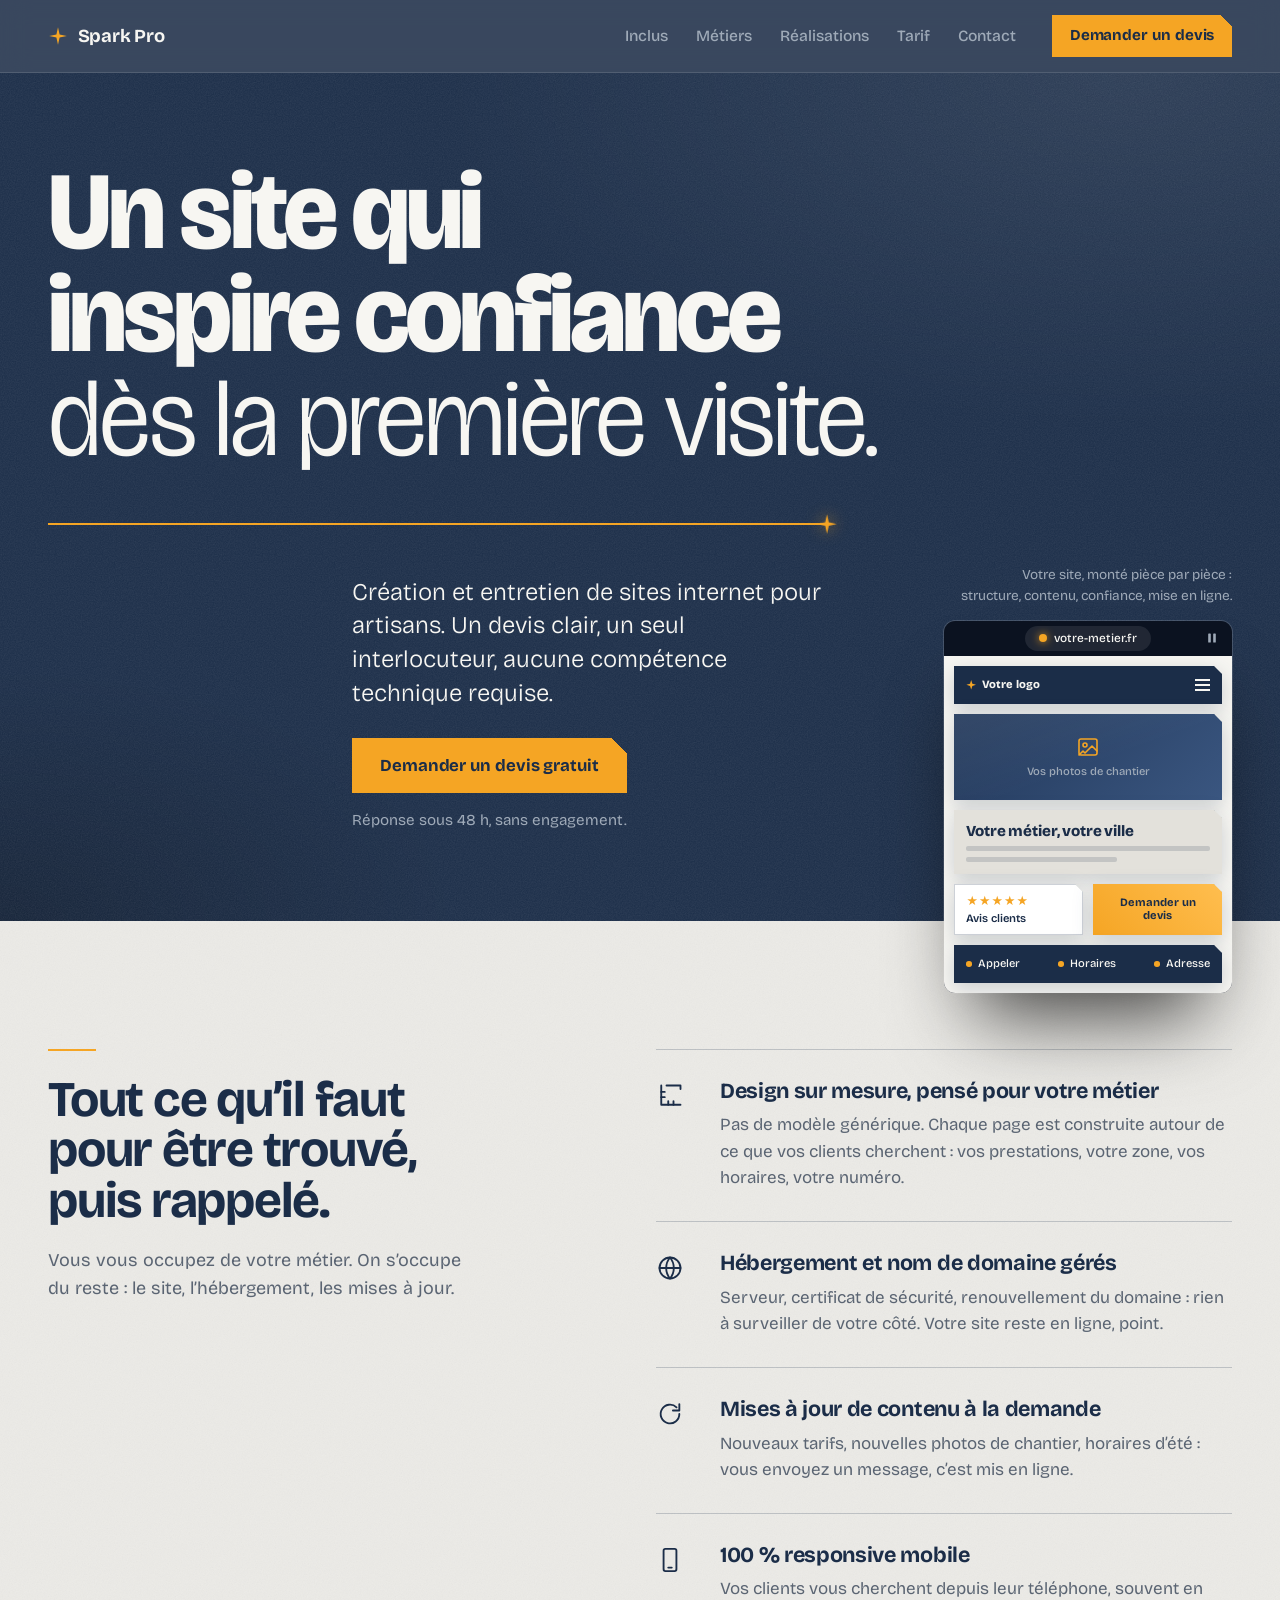
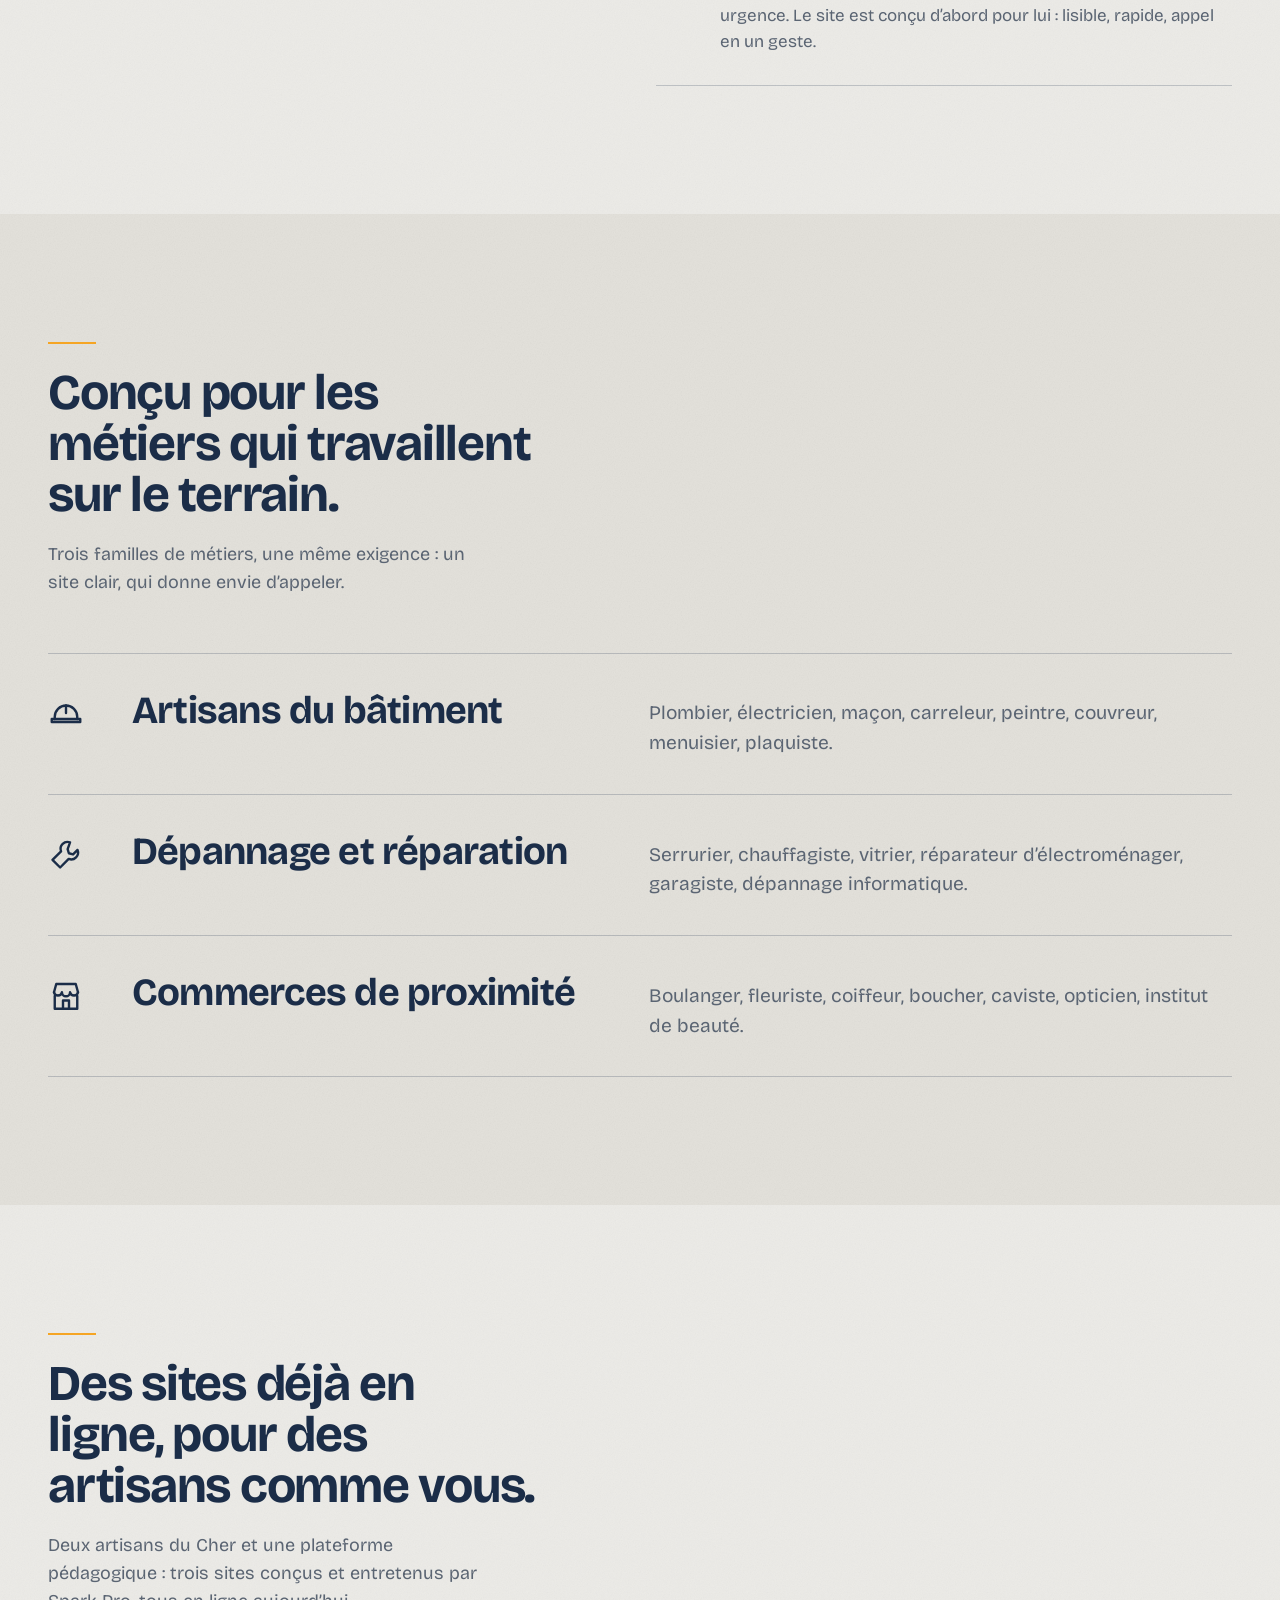
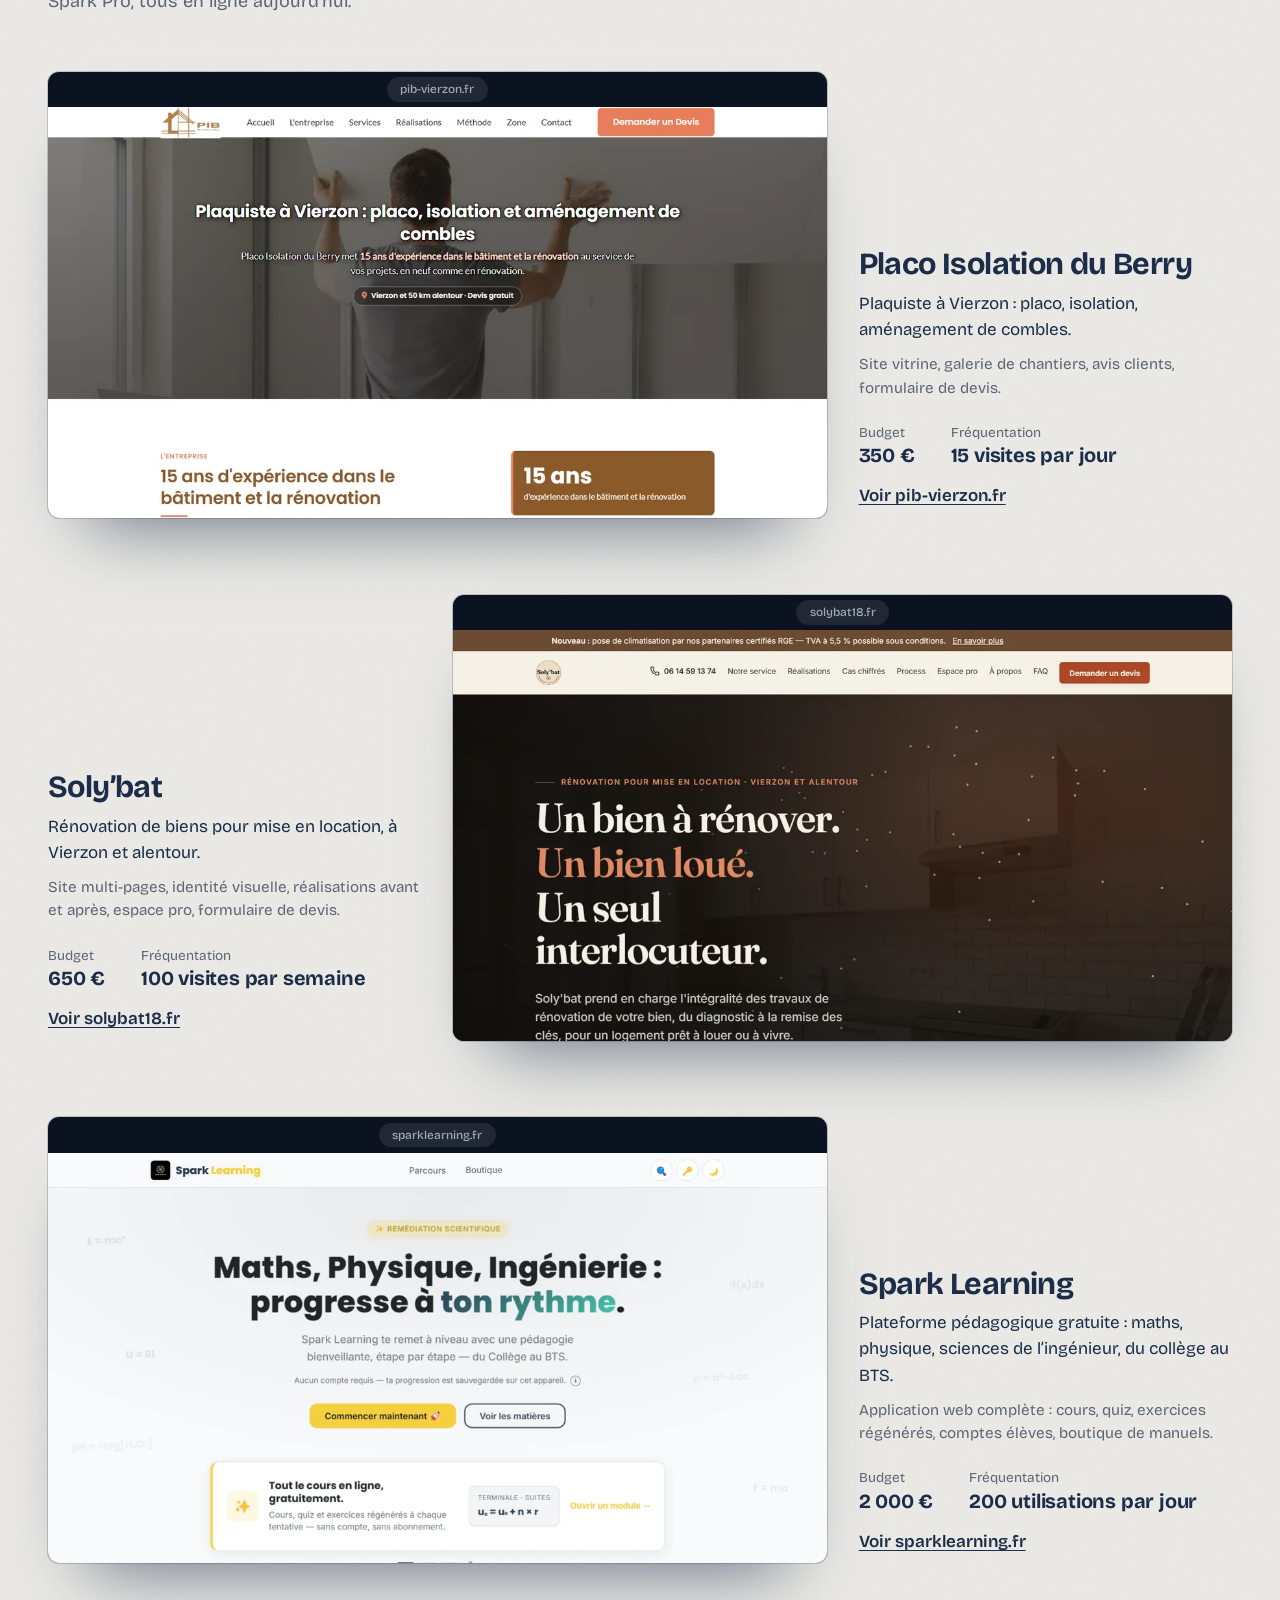
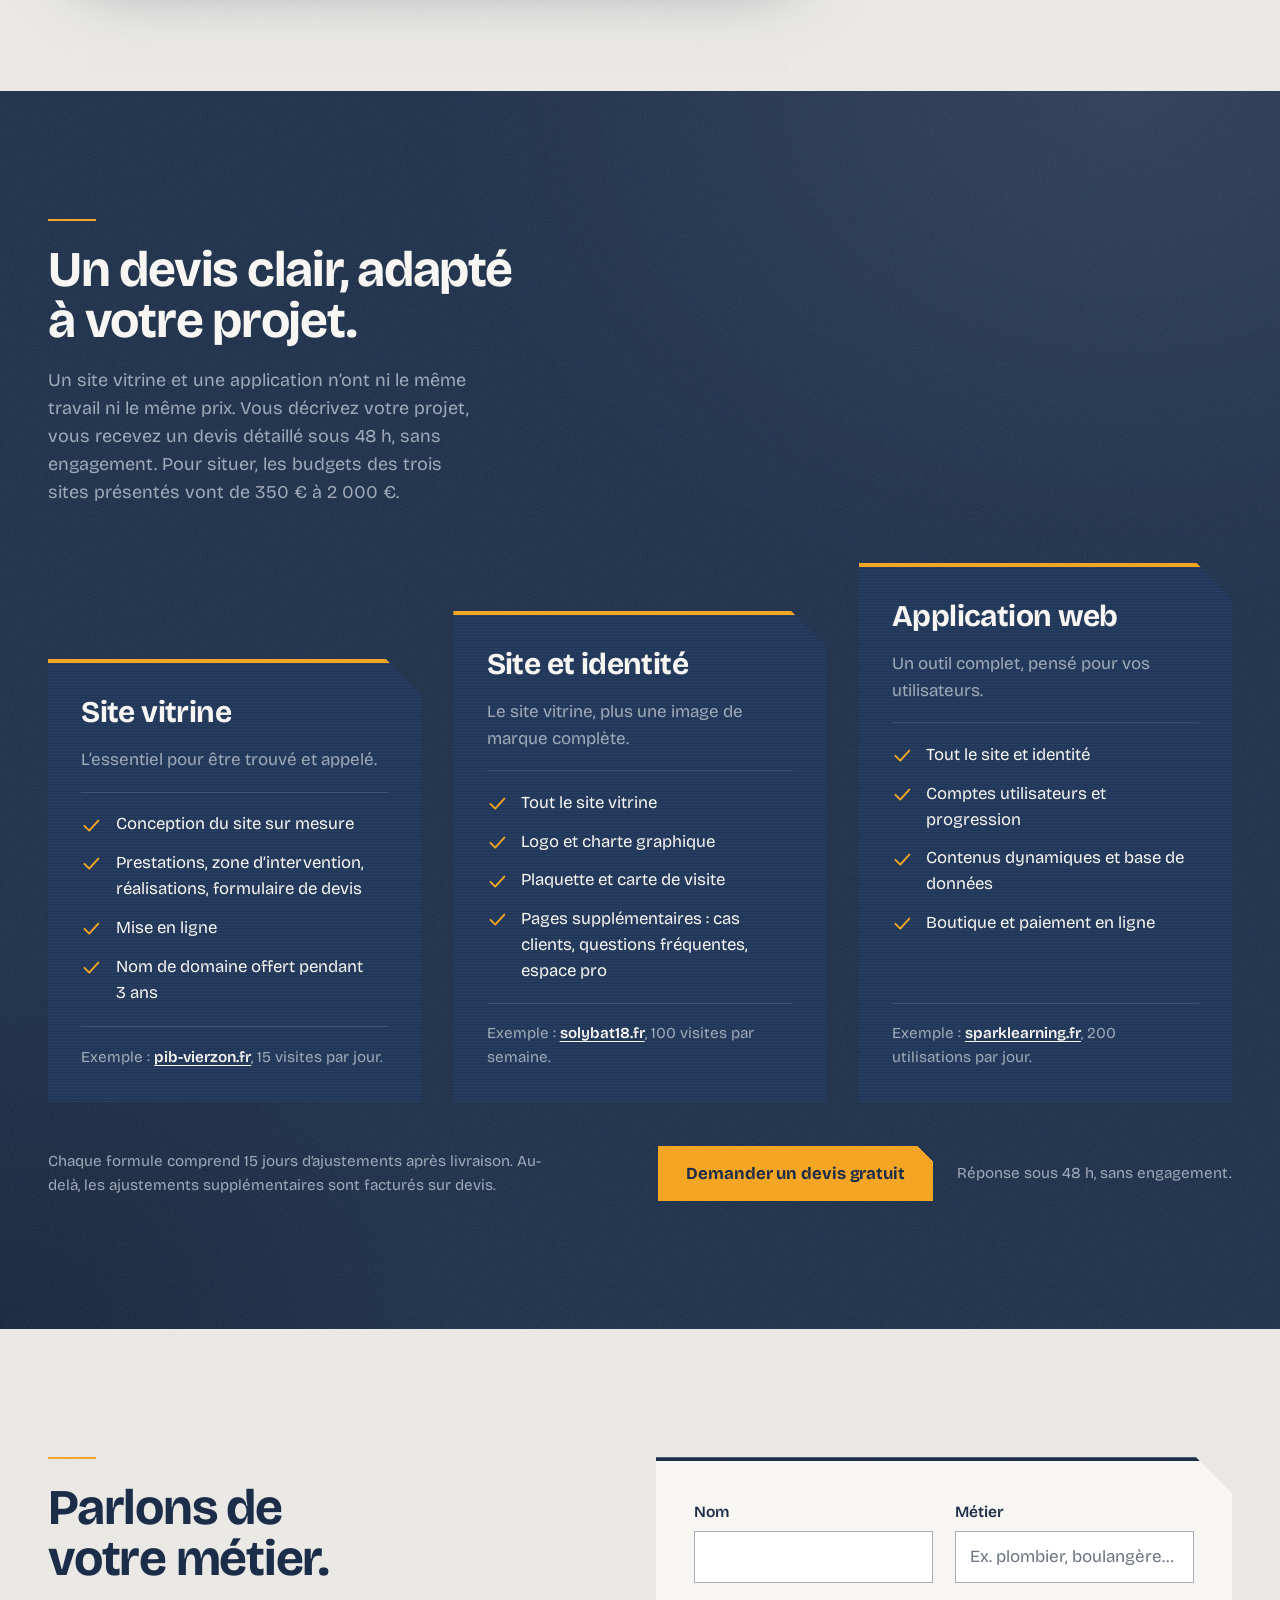
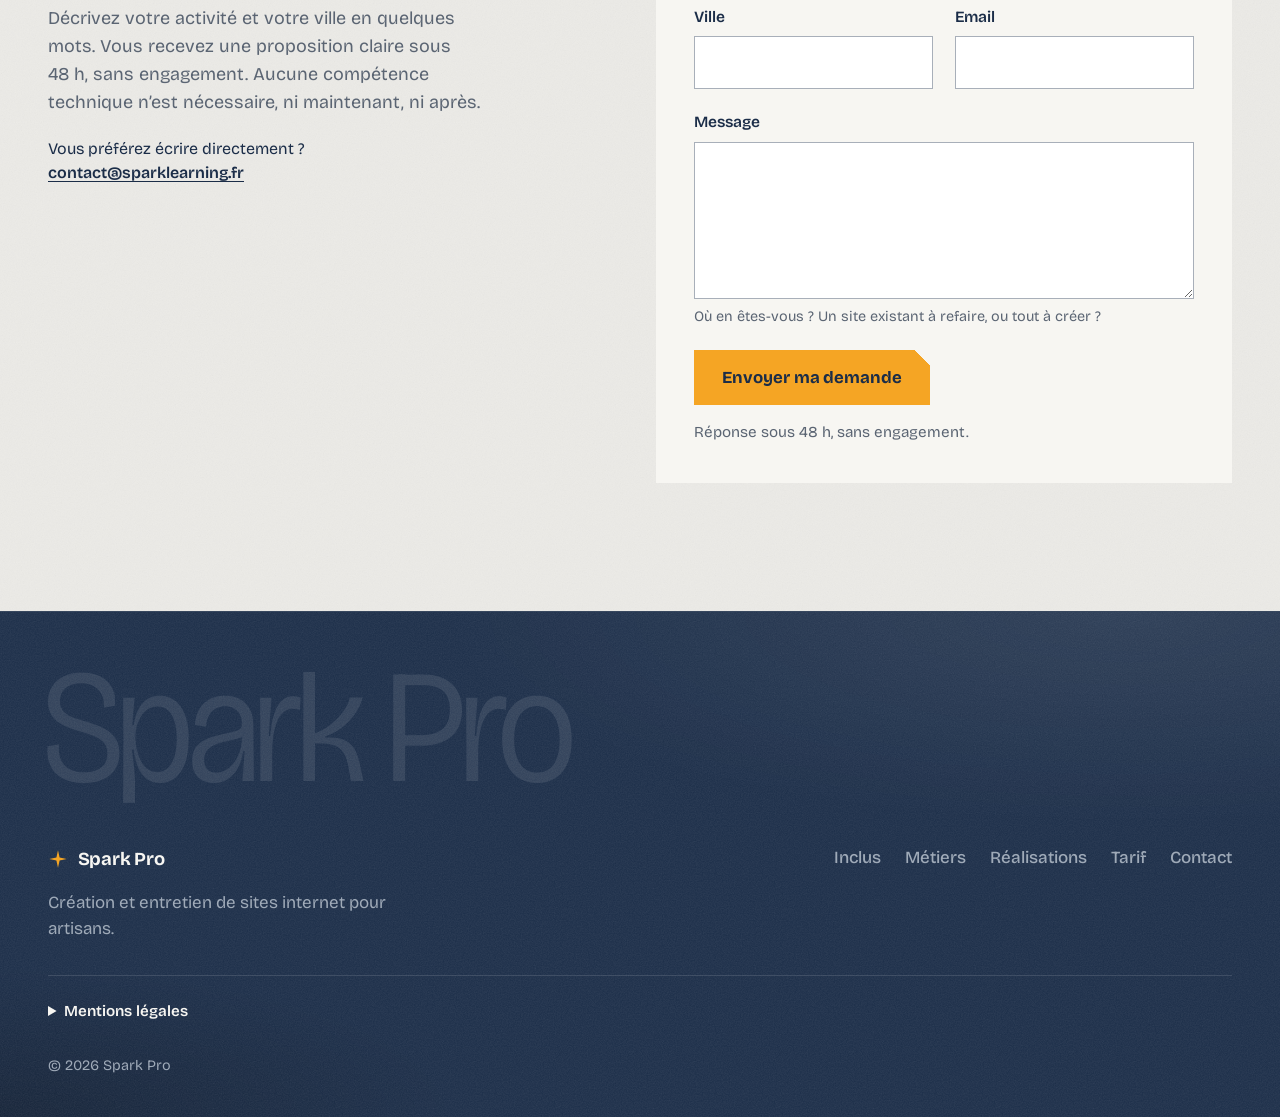
==== commit eb9f0a0b: "Ralentit le montage de la maquette et le fait tourner en boucle Chute des briques en 1 s au lieu de " ====
--- a/index.html
+++ b/index.html
@@ -72,11 +72,15 @@
 
         <figure class="hero-build">
           <figcaption class="build-caption">Votre site, monté pièce par pièce&nbsp;: structure, contenu, confiance, mise en ligne.</figcaption>
-          <div class="build" aria-hidden="true">
+          <div class="build">
             <div class="build-bar">
-              <span class="build-url"><span class="build-dot"></span>votre-metier.fr</span>
-            </div>
-            <div class="build-page">
+              <span class="build-url" aria-hidden="true"><span class="build-dot"></span>votre-metier.fr</span>
+              <button class="build-toggle" type="button" aria-label="Mettre l’animation en pause" hidden>
+                <svg class="tg-pause" viewBox="0 0 12 12" aria-hidden="true" focusable="false"><rect x="2.2" y="1.5" width="2.6" height="9" rx="0.6"/><rect x="7.2" y="1.5" width="2.6" height="9" rx="0.6"/></svg>
+                <svg class="tg-play" viewBox="0 0 12 12" aria-hidden="true" focusable="false"><path d="M3.2 1.6v8.8l7.2-4.4z"/></svg>
+              </button>
+            </div>
+            <div class="build-page" aria-hidden="true">
               <div class="brick brick-header"><div class="brick-drop"><div class="brick-face">
                 <span class="mock-logo">Votre logo</span>
                 <span class="mock-menu"><i></i><i></i><i></i></span>
--- a/css/style.css
+++ b/css/style.css
@@ -324,7 +324,7 @@
 }
 
 .hero-rule {
-  grid-column: 1 / span 9;
+  grid-column: 1 / span 8; /* s'arrête avant la maquette posée à droite */
   position: relative;
   height: 2px;
 }
@@ -364,7 +364,7 @@
   position: absolute;
   right: max(var(--gutter), calc((100% - var(--wrap)) / 2));
   bottom: -4.5rem;
-  width: 23rem;
+  width: 20rem; /* laisse la colonne du texte libre à 1366 px et plus */
   display: grid;
   gap: 0.9rem;
   z-index: 2;
@@ -386,6 +386,7 @@
     0 0 0 1px rgba(255, 255, 255, 0.16);
 }
 .build-bar {
+  position: relative;
   display: flex;
   align-items: center;
   justify-content: center;
@@ -410,6 +411,38 @@
   background: var(--ambre);
   box-shadow: 0 0 8px rgba(245, 165, 36, 0.9);
 }
+/* Bouton pause de la boucle (affiché par le script, absent en mouvement réduit) */
+.build-toggle {
+  position: absolute;
+  top: 50%;
+  right: 0.35rem;
+  display: grid;
+  place-items: center;
+  width: 1.75rem;
+  height: 1.75rem;
+  padding: 0;
+  border: 0;
+  border-radius: 50%;
+  background: transparent;
+  color: var(--acier);
+  cursor: pointer;
+  translate: 0 -50%;
+  transition: color 0.15s, background 0.15s;
+}
+.build-toggle[hidden] { display: none; }
+.build-toggle:hover {
+  color: var(--blanc);
+  background: rgba(255, 255, 255, 0.09);
+}
+.build-toggle svg {
+  width: 0.75rem;
+  height: 0.75rem;
+  fill: currentColor;
+}
+.build-toggle .tg-play,
+.hero-build.is-paused .build-toggle .tg-pause { display: none; }
+.hero-build.is-paused .build-toggle .tg-play { display: block; }
+
 .build-page {
   --brick-cut: 0.55rem;
   display: grid;
@@ -1016,8 +1049,8 @@
 /* ---------- Animation d'arrivée (la seule de la page) ----------
    État initial masqué uniquement si JS est présent ; sinon tout est visible.
    L'étincelle traverse le hero, laisse un filet derrière elle et révèle le titre,
-   puis le texte prend place. La maquette se monte brique par brique dès qu'elle est
-   visible (html.build) : en-tête, photos, texte, avis, devis, contact, puis l'adresse s'allume. */
+   puis le texte prend place. La maquette se monte et se démonte en boucle tant
+   qu'elle est visible (détail plus bas). */
 html.js .line-inner { transform: translateY(112%); }
 html.js .hero-rule-bar { transform: scaleX(0); }
 html.js .spark { left: 0; opacity: 0; }
@@ -1039,15 +1072,44 @@
 }
 html.play .hero-aside { animation: settle 0.7s var(--ease-out) 0.95s forwards; }
 html.play .hero-build { animation: settle 0.7s var(--ease-out) 0.6s forwards; }
-/* Montage : html.build est posé par le script quand la maquette est visible */
-html.build .brick-drop { animation: drop 0.7s linear forwards; }
-html.build .brick:nth-child(2) .brick-drop { animation-delay: 0.3s; }
-html.build .brick:nth-child(3) .brick-drop { animation-delay: 0.6s; }
-html.build .brick:nth-child(4) .brick-drop { animation-delay: 0.9s; }
-html.build .brick:nth-child(5) .brick-drop { animation-delay: 1.1s; }
-html.build .brick:nth-child(6) .brick-drop { animation-delay: 1.4s; }
-html.build .build-dot { animation: online 0.5s ease-out 2.2s forwards; }
-html.build .build-url { animation: online-text 0.5s ease-out 2.2s forwards; }
+/* Boucle pilotée par le script sur la maquette :
+   .is-building (7,2 s) — chute de bas en haut comme un mur, chaque brique ne traverse
+   que des emplacements vides, puis l'adresse s'allume et le site reste affiché ;
+   .is-clearing (1,2 s) — les briques se lèvent et s'effacent de haut en bas ;
+   sans classe (0,8 s) — le plan en pointillés, puis ça recommence.
+   .is-paused — maquette finie, figée (bouton pause). */
+.hero-build.is-building .brick-drop { animation: drop 1s linear forwards; }
+.hero-build.is-building .brick:nth-child(5) .brick-drop { animation-delay: 0.4s; }
+.hero-build.is-building .brick:nth-child(4) .brick-drop { animation-delay: 0.7s; }
+.hero-build.is-building .brick:nth-child(3) .brick-drop { animation-delay: 1.1s; }
+.hero-build.is-building .brick:nth-child(2) .brick-drop { animation-delay: 1.5s; }
+.hero-build.is-building .brick:nth-child(1) .brick-drop { animation-delay: 1.9s; }
+.hero-build.is-building .build-dot { animation: online 0.6s ease-out 3.1s forwards; }
+.hero-build.is-building .build-url { animation: online-text 0.6s ease-out 3.1s forwards; }
+
+.hero-build.is-clearing .brick-drop { animation: lift 0.5s ease-in both; }
+.hero-build.is-clearing .brick:nth-child(2) .brick-drop { animation-delay: 0.1s; }
+.hero-build.is-clearing .brick:nth-child(3) .brick-drop { animation-delay: 0.2s; }
+.hero-build.is-clearing .brick:nth-child(4) .brick-drop { animation-delay: 0.3s; }
+.hero-build.is-clearing .brick:nth-child(5) .brick-drop { animation-delay: 0.35s; }
+.hero-build.is-clearing .brick:nth-child(6) .brick-drop { animation-delay: 0.45s; }
+.hero-build.is-clearing .build-dot { animation: offline 0.4s ease-out both; }
+.hero-build.is-clearing .build-url { animation: offline-text 0.4s ease-out both; }
+
+.hero-build.is-paused .brick-drop {
+  animation: none;
+  opacity: 1;
+  transform: none;
+}
+.hero-build.is-paused .build-dot {
+  animation: none;
+  background: var(--ambre);
+  box-shadow: 0 0 8px rgba(245, 165, 36, 0.9);
+}
+.hero-build.is-paused .build-url {
+  animation: none;
+  color: var(--blanc);
+}
 
 @keyframes rise { to { transform: translateY(0); } }
 @keyframes draw { to { transform: scaleX(1); } }
@@ -1076,6 +1138,18 @@
   100% { background: var(--ambre); box-shadow: 0 0 8px rgba(245, 165, 36, 0.9); }
 }
 @keyframes online-text { to { color: var(--blanc); } }
+@keyframes lift {
+  from { opacity: 1; transform: translateY(0); }
+  to { opacity: 0; transform: translateY(-1.25rem); }
+}
+@keyframes offline {
+  from { background: var(--ambre); box-shadow: 0 0 8px rgba(245, 165, 36, 0.9); }
+  to { background: var(--acier-2); box-shadow: none; }
+}
+@keyframes offline-text {
+  from { color: var(--blanc); }
+  to { color: var(--acier); }
+}
 
 @media (prefers-reduced-motion: reduce) {
   html { scroll-behavior: auto; }
@@ -1106,10 +1180,23 @@
 }
 
 /* ---------- Responsive ---------- */
-@media (max-width: 75rem) {
+/* Portables peu hauts (768 px et moins) : le hero doit tenir sous le pli, maquette comprise */
+@media (min-width: 56.01rem) and (max-height: 50rem) {
+  .hero { padding-block: 2.5rem; }
+  .hero-inner { row-gap: 1.75rem; }
+  .hero-title { font-size: clamp(2.75rem, 7vw, 7rem); }
+  .hero-aside { gap: 1.25rem; }
+  .hero-build { bottom: -3rem; }
+}
+
+@media (max-width: 81rem) {
   .hero-aside { grid-column: 4 / span 5; }
   .hero-build { width: 18rem; }
   .brick-face { font-size: 0.7rem; }
+}
+
+@media (max-width: 62rem) and (min-width: 56.01rem) {
+  .hero-build { width: 16rem; }
 }
 
 @media (max-width: 56rem) {
